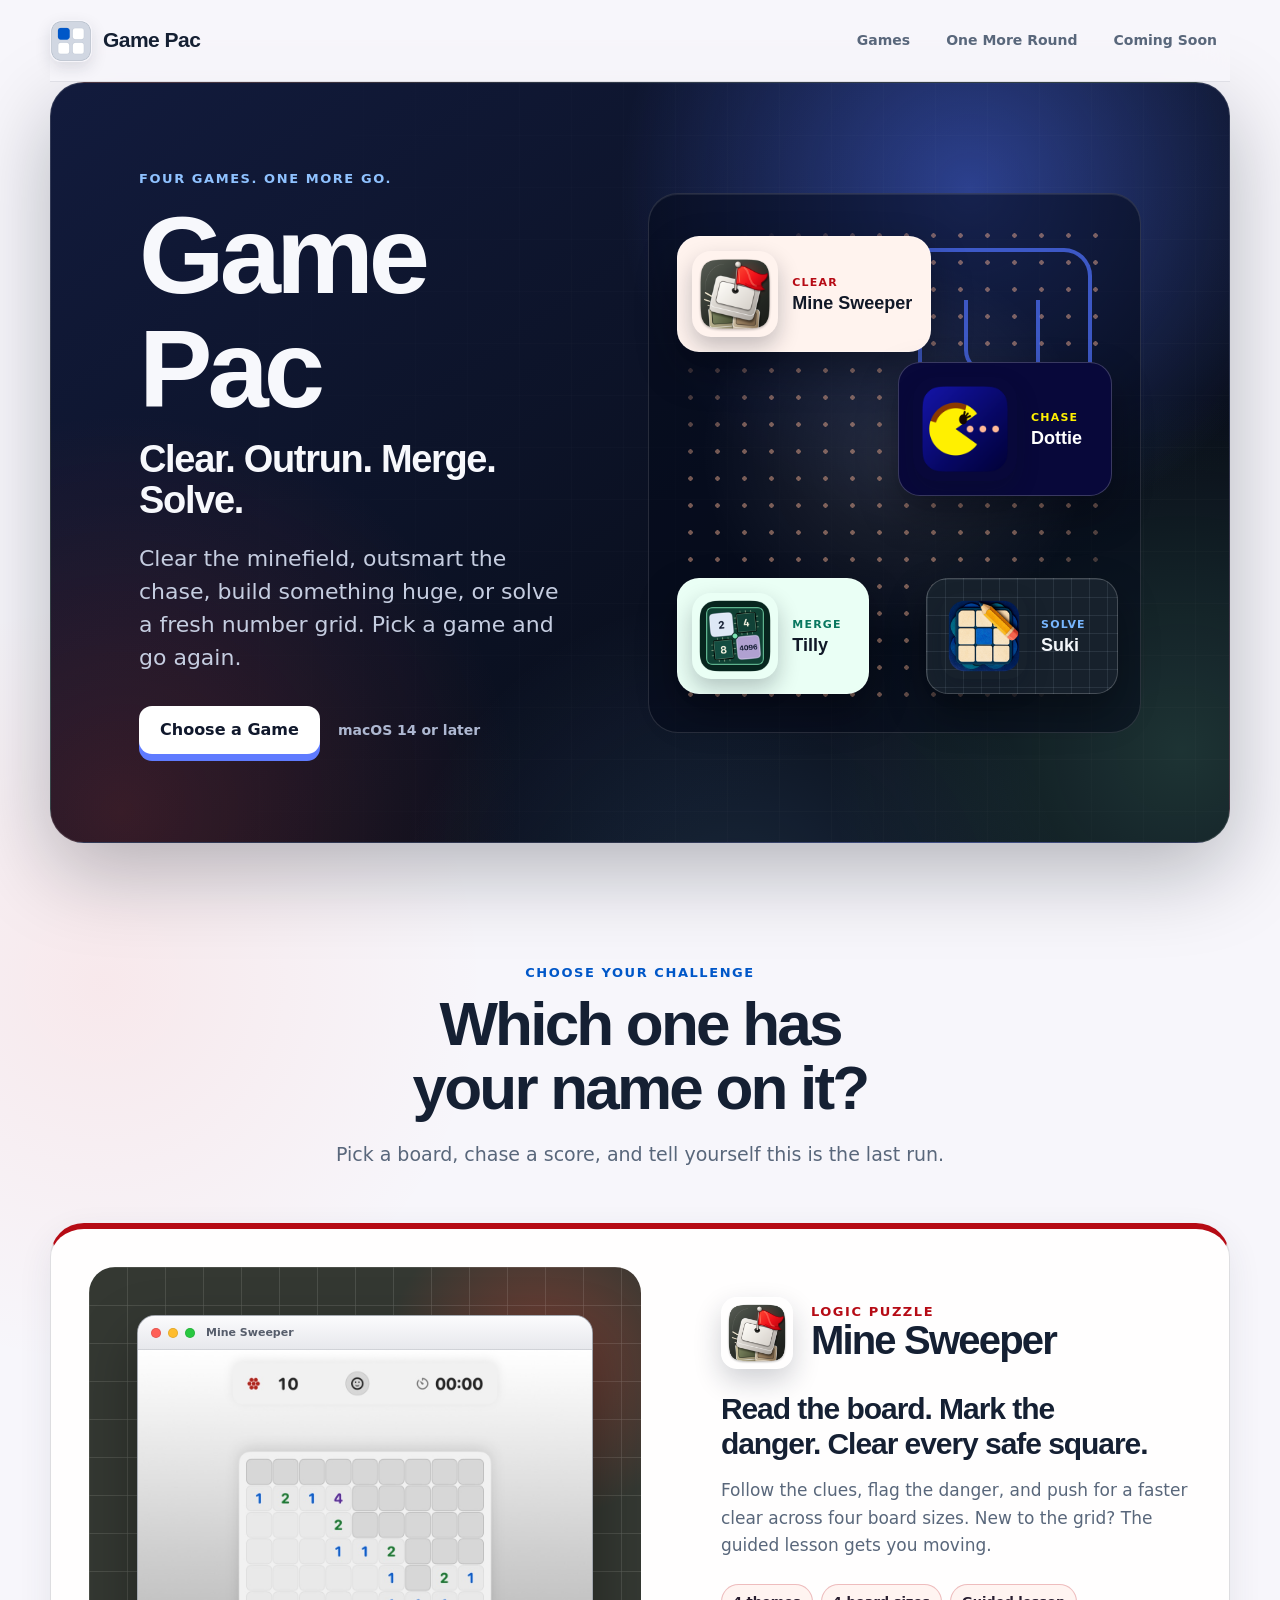
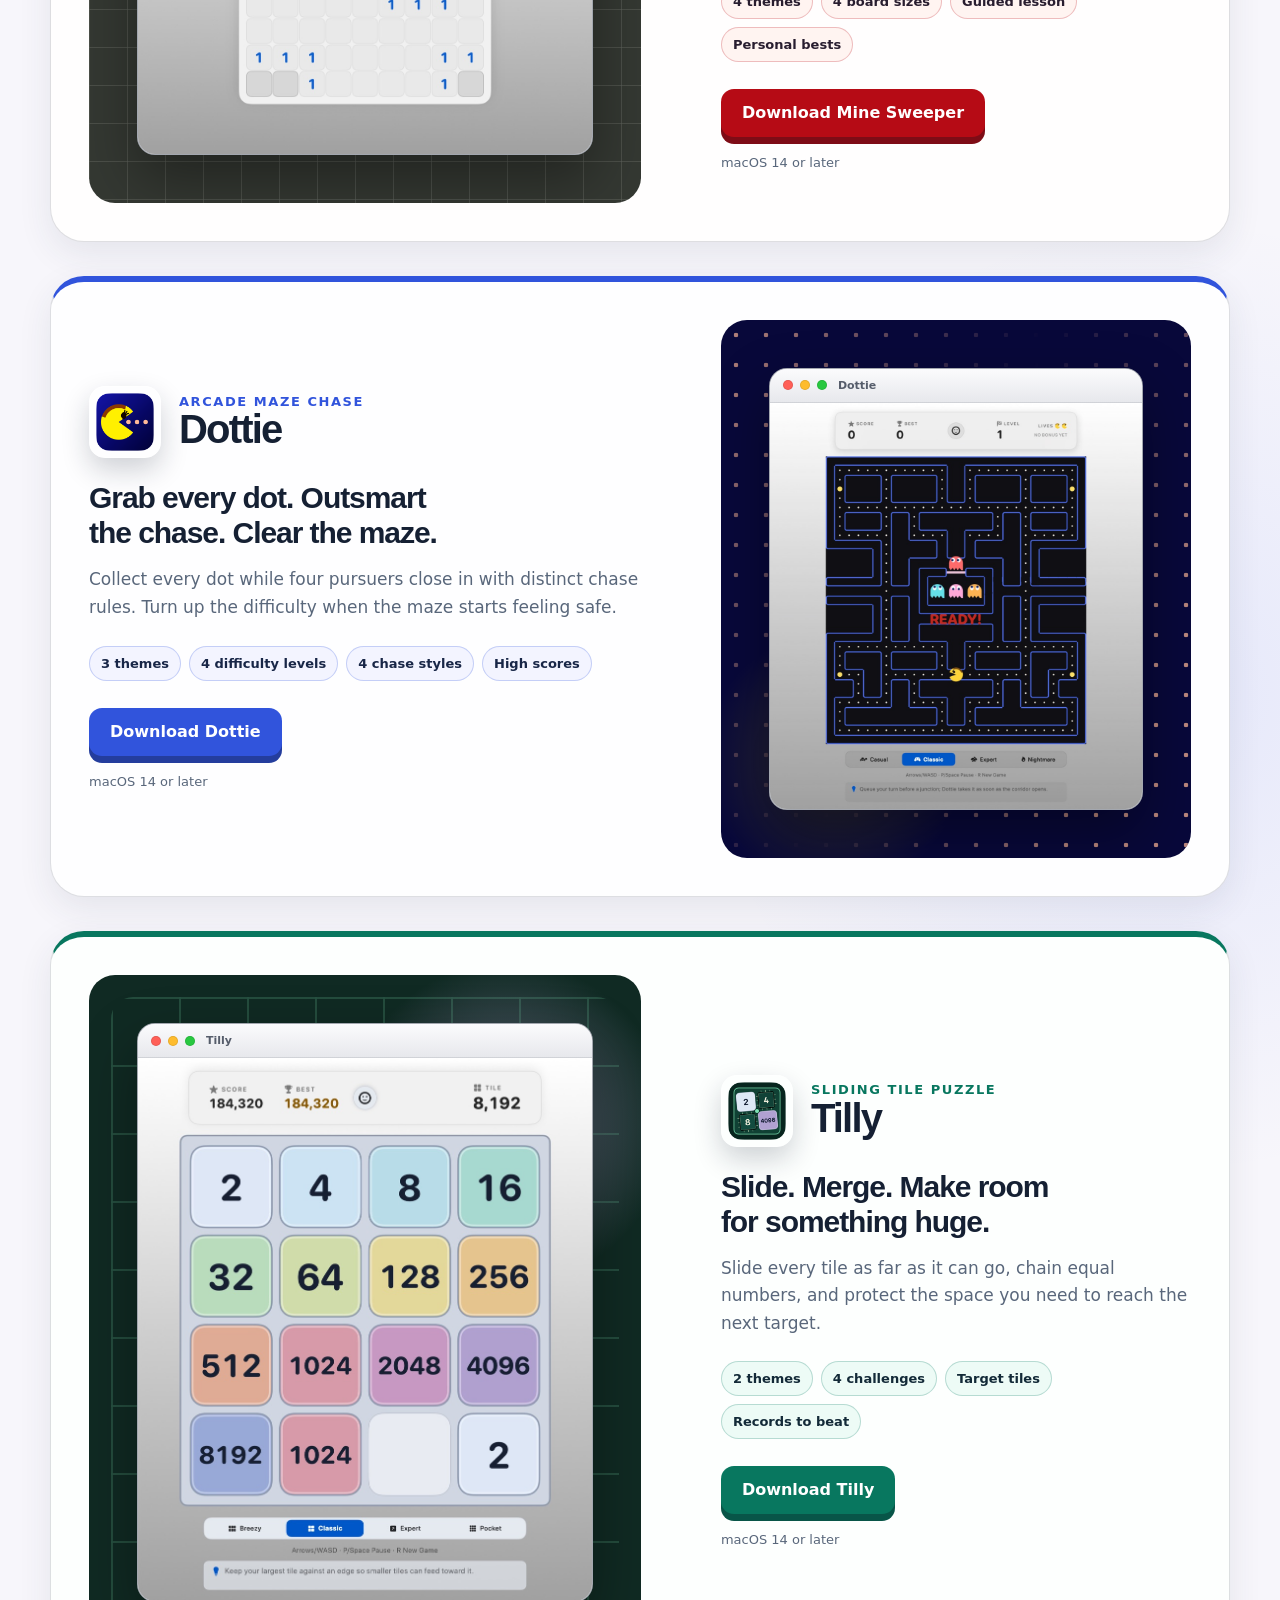
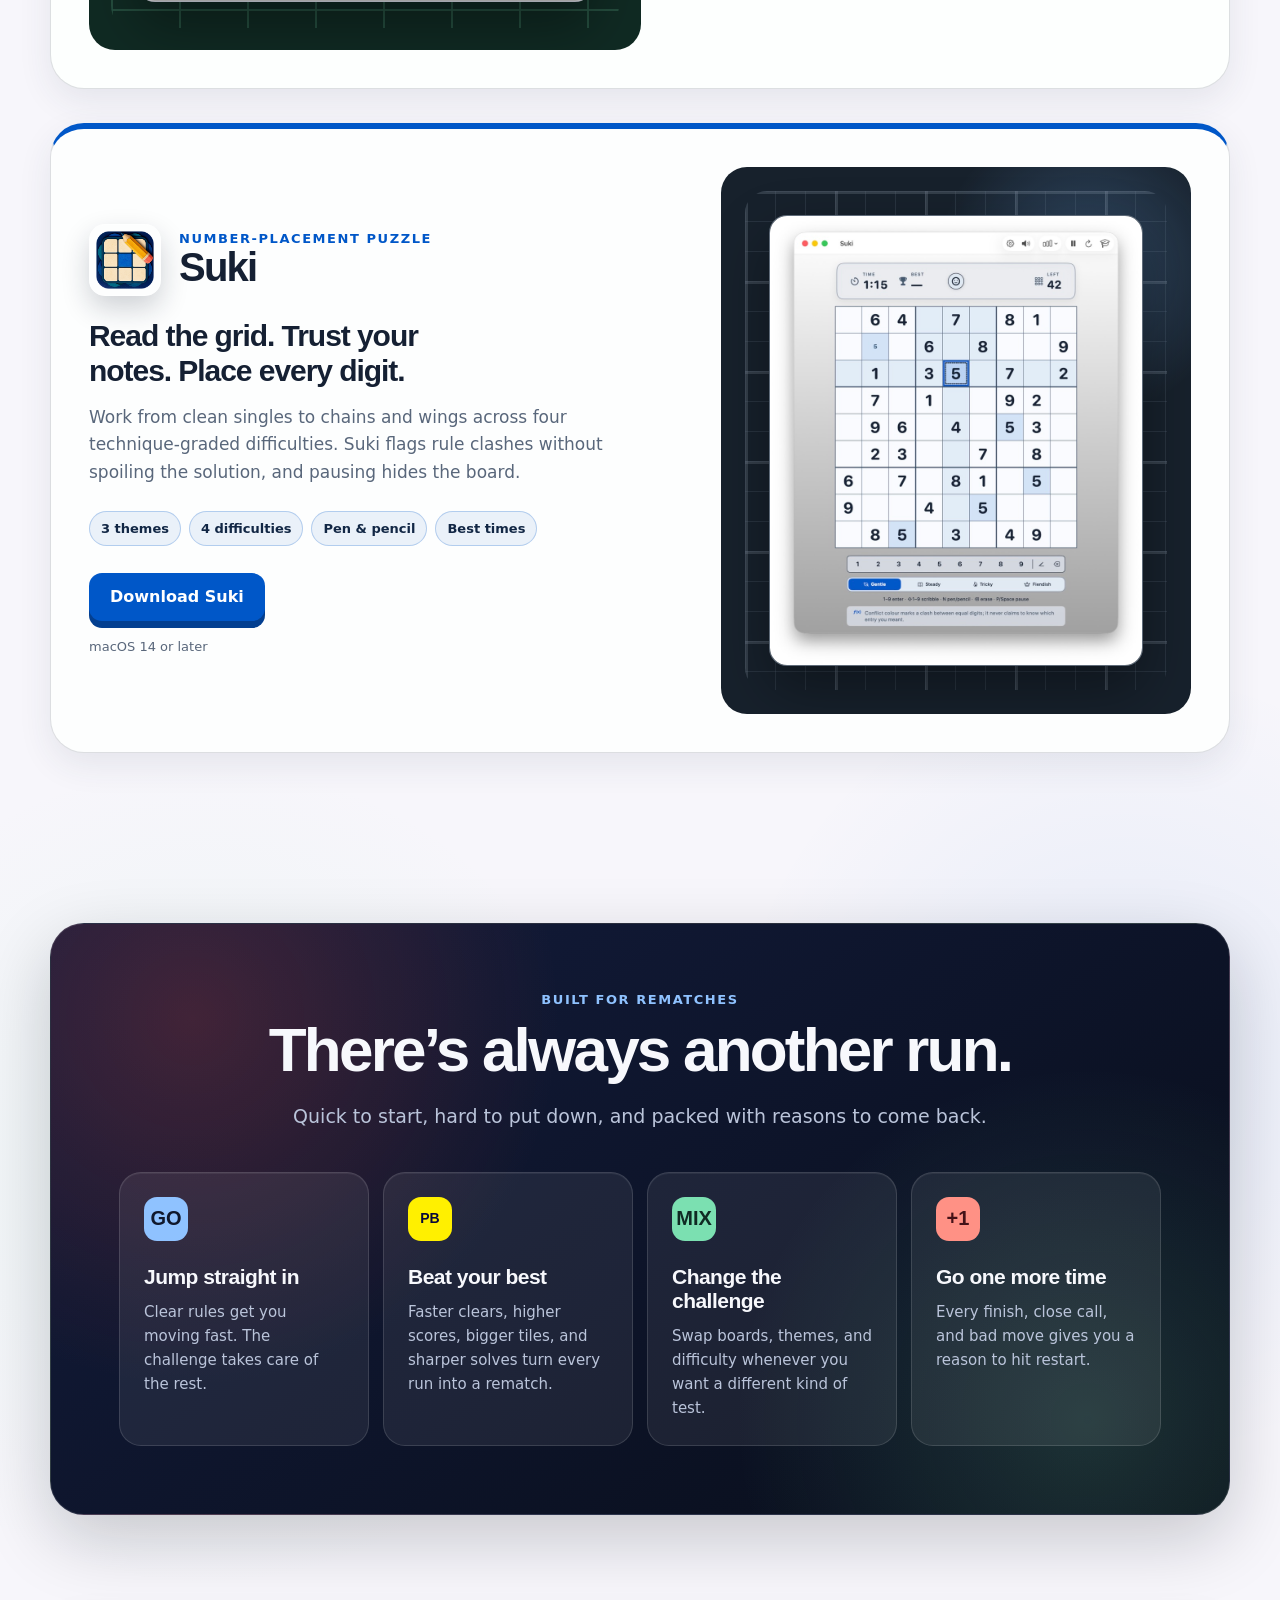
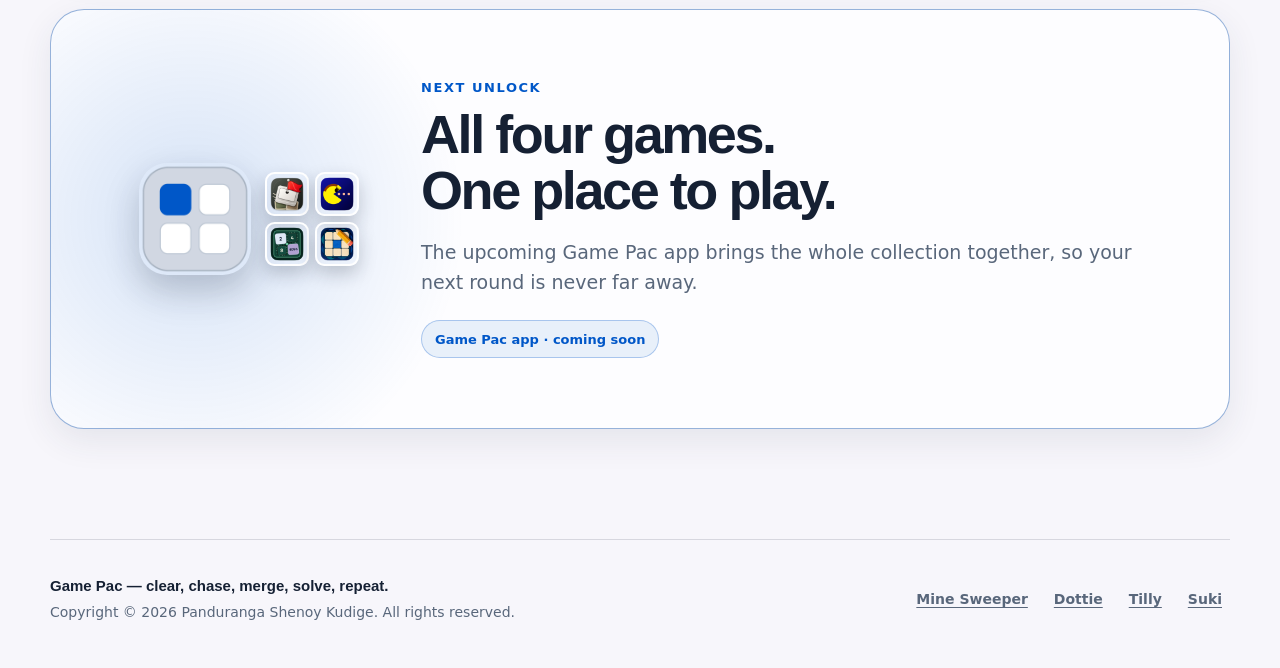
==== index.html @ ecc1f3db "Advertise the hotfix releases" ====
<!doctype html>
<html lang="en">
  <head>
    <meta charset="utf-8">
    <meta name="viewport" content="width=device-width, initial-scale=1">
    <meta name="color-scheme" content="light dark">
    <title>Game Pac — Clear. Outrun. Merge. Solve.</title>
    <meta
      name="description"
      content="Clear minefields, outrun four pursuers, build bigger tiles, and solve number grids in four games for Mac."
    >
    <meta property="og:type" content="website">
    <meta property="og:url" content="https://game-pac.com/">
    <meta property="og:site_name" content="Game Pac">
    <meta property="og:title" content="Game Pac — Clear. Outrun. Merge. Solve.">
    <meta
      property="og:description"
      content="Clear the board. Outrun the chase. Build the next big tile. Solve the grid."
    >
    <meta property="og:image" content="https://game-pac.com/assets/og-game-pac.png">
    <meta property="og:image:type" content="image/png">
    <meta property="og:image:width" content="1200">
    <meta property="og:image:height" content="630">
    <meta property="og:image:alt" content="Mine Sweeper, Dottie, Tilly, and Suki in the Game Pac collection">
    <meta name="twitter:card" content="summary_large_image">
    <meta name="twitter:title" content="Game Pac — Clear. Outrun. Merge. Solve.">
    <meta name="twitter:description" content="Clear the board. Outrun the chase. Build the next big tile. Solve the grid.">
    <meta name="twitter:image" content="https://game-pac.com/assets/og-game-pac.png">
    <meta name="twitter:image:alt" content="Mine Sweeper, Dottie, Tilly, and Suki in the Game Pac collection">
    <meta name="theme-color" content="#f7f6fb" media="(prefers-color-scheme: light)">
    <meta name="theme-color" content="#090f20" media="(prefers-color-scheme: dark)">
    <link rel="canonical" href="https://game-pac.com/">
    <link rel="icon" type="image/png" href="./assets/favicon.png">
    <link rel="stylesheet" href="./style.css">
  </head>
  <body>
    <a class="skip-link" href="#games">Skip to games</a>

    <header class="site-header">
      <a class="brand" href="#top" aria-label="Game Pac home">
        <picture>
          <source srcset="./assets/game-pac-mark-dark.png" media="(prefers-color-scheme: dark)">
          <img src="./assets/game-pac-mark-light.png" alt="" width="42" height="42">
        </picture>
        <span>Game Pac</span>
      </a>
      <nav aria-label="Primary navigation">
        <a href="#games">Games</a>
        <a href="#collection">One More Round</a>
        <a href="#launcher">Coming Soon</a>
      </nav>
    </header>

    <main id="main-content">
      <section class="hero" id="top" aria-labelledby="hero-title">
        <div class="hero-copy">
          <p class="eyebrow">Four games. One more go.</p>
          <h1 id="hero-title">Game Pac</h1>
          <p class="hero-tagline">Clear. Outrun. Merge. Solve.</p>
          <p class="hero-pitch">
            Clear the minefield, outsmart the chase, build something huge, or solve a fresh number grid. Pick a game and go again.
          </p>
          <div class="hero-actions">
            <a class="button button-primary" href="#games">Choose a Game</a>
            <span>macOS 14 or later</span>
          </div>
        </div>

        <div class="hero-showcase" aria-label="Choose a Game Pac title">
          <span class="maze-trail" aria-hidden="true"></span>
          <a class="hero-game hero-game-minesweeper" href="#minesweeper">
            <img src="./assets/minesweeper-icon.png" alt="" width="128" height="128">
            <span><small>Clear</small><strong>Mine Sweeper</strong></span>
          </a>
          <a class="hero-game hero-game-dottie" href="#dottie">
            <img src="./assets/dottie-icon.png" alt="" width="144" height="144">
            <span><small>Chase</small><strong>Dottie</strong></span>
          </a>
          <a class="hero-game hero-game-tilly" href="#tilly">
            <img src="./assets/tilly-icon.png" alt="" width="128" height="128">
            <span><small>Merge</small><strong>Tilly</strong></span>
          </a>
          <a class="hero-game hero-game-suki" href="#suki">
            <img src="./assets/suki-icon.png" alt="" width="128" height="128">
            <span><small>Solve</small><strong>Suki</strong></span>
          </a>
        </div>
      </section>

      <section class="games-section" id="games" aria-labelledby="games-title">
        <div class="section-heading">
          <p class="eyebrow">Choose your challenge</p>
          <h2 id="games-title">Which one has your name on it?</h2>
          <p>Pick a board, chase a score, and tell yourself this is the last run.</p>
        </div>

        <article class="game-card game-card-minesweeper" id="minesweeper">
          <div class="game-media">
            <div class="window-shell">
              <div class="window-bar" aria-hidden="true">
                <span></span><span></span><span></span><strong>Mine Sweeper</strong>
              </div>
              <img
                src="./assets/minesweeper-modern.jpg"
                alt="Mine Sweeper in its Modern theme, showing a partly revealed board after a first cascade"
                width="1100"
                height="977"
                decoding="async"
              >
            </div>
          </div>
          <div class="game-copy">
            <header class="game-title">
              <img src="./assets/minesweeper-icon.png" alt="" width="68" height="68">
              <div>
                <p class="game-type">Logic puzzle</p>
                <h3>Mine Sweeper</h3>
              </div>
            </header>
            <p class="game-hook">Read the board. Mark the danger. Clear every safe square.</p>
            <p class="game-description">
              Follow the clues, flag the danger, and push for a faster clear across four board sizes. New to the grid? The guided lesson gets you moving.
            </p>
            <ul class="feature-list" aria-label="Mine Sweeper highlights">
              <li>4 themes</li>
              <li>4 board sizes</li>
              <li>Guided lesson</li>
              <li>Personal bests</li>
            </ul>
            <div class="game-actions">
              <a class="button button-primary" href="./downloads/MineSweeper-1.1.6.dmg" download>Download Mine Sweeper</a>
            </div>
            <p class="requirements">macOS 14 or later</p>
          </div>
        </article>

        <article class="game-card game-card-reverse game-card-dottie" id="dottie">
          <div class="game-media">
            <div class="window-shell">
              <div class="window-bar" aria-hidden="true">
                <span></span><span></span><span></span><strong>Dottie</strong>
              </div>
              <img
                src="./assets/dottie-modern.jpg"
                alt="Dottie in its Modern theme at the ready screen, with the maze and four pursuers visible"
                width="1006"
                height="1100"
                decoding="async"
              >
            </div>
          </div>
          <div class="game-copy">
            <header class="game-title">
              <img src="./assets/dottie-icon.png" alt="" width="68" height="68">
              <div>
                <p class="game-type">Arcade maze chase</p>
                <h3>Dottie</h3>
              </div>
            </header>
            <p class="game-hook">Grab every dot. Outsmart the chase. Clear the maze.</p>
            <p class="game-description">
              Collect every dot while four pursuers close in with distinct chase rules. Turn up the difficulty when the maze starts feeling safe.
            </p>
            <ul class="feature-list" aria-label="Dottie highlights">
              <li>3 themes</li>
              <li>4 difficulty levels</li>
              <li>4 chase styles</li>
              <li>High scores</li>
            </ul>
            <div class="game-actions">
              <a class="button button-primary" href="./downloads/Dottie-1.1.5.dmg" download>Download Dottie</a>
            </div>
            <p class="requirements">macOS 14 or later</p>
          </div>
        </article>

        <article class="game-card game-card-tilly" id="tilly">
          <div class="game-media">
            <div class="window-shell">
              <div class="window-bar" aria-hidden="true">
                <span></span><span></span><span></span><strong>Tilly</strong>
              </div>
              <img
                src="./assets/tilly-modern.jpg"
                alt="Tilly in its Modern theme during a game, with numbered tiles on the sliding board"
                width="921"
                height="1100"
                decoding="async"
              >
            </div>
          </div>
          <div class="game-copy">
            <header class="game-title">
              <img src="./assets/tilly-icon.png" alt="" width="68" height="68">
              <div>
                <p class="game-type">Sliding tile puzzle</p>
                <h3>Tilly</h3>
              </div>
            </header>
            <p class="game-hook">Slide. Merge. Make room for something huge.</p>
            <p class="game-description">
              Slide every tile as far as it can go, chain equal numbers, and protect the space you need to reach the next target.
            </p>
            <ul class="feature-list" aria-label="Tilly highlights">
              <li>2 themes</li>
              <li>4 challenges</li>
              <li>Target tiles</li>
              <li>Records to beat</li>
            </ul>
            <div class="game-actions">
              <a class="button button-primary" href="./downloads/Tilly-1.0.4.dmg" download>Download Tilly</a>
            </div>
            <p class="requirements">macOS 14 or later</p>
          </div>
        </article>

        <article class="game-card game-card-reverse game-card-suki" id="suki">
          <div class="game-media">
            <div class="window-shell window-shell-live">
              <div class="window-bar" aria-hidden="true">
                <span></span><span></span><span></span><strong>Suki</strong>
              </div>
              <img
                src="./assets/suki-modern.jpg"
                alt="Suki in its light Modern theme during a Gentle game, with pen entries, pencil notes, highlighted related cells, and 36 cells left"
                width="889"
                height="1100"
                decoding="async"
              >
            </div>
          </div>
          <div class="game-copy">
            <header class="game-title">
              <img src="./assets/suki-icon.png" alt="" width="68" height="68">
              <div>
                <p class="game-type">Number-placement puzzle</p>
                <h3>Suki</h3>
              </div>
            </header>
            <p class="game-hook">Read the grid. Trust your notes. Place every digit.</p>
            <p class="game-description">
              Work from clean singles to chains and wings across four technique-graded difficulties. Suki flags rule clashes without spoiling the solution, and pausing hides the board.
            </p>
            <ul class="feature-list" aria-label="Suki highlights">
              <li>3 themes</li>
              <li>4 difficulties</li>
              <li>Pen &amp; pencil</li>
              <li>Best times</li>
            </ul>
            <div class="game-actions">
              <a class="button button-primary" href="./downloads/Suki-1.0.2.dmg" download>Download Suki</a>
            </div>
            <p class="requirements">macOS 14 or later</p>
          </div>
        </article>
      </section>

      <section class="collection-strip" id="collection" aria-labelledby="collection-title">
        <div class="section-heading section-heading-compact">
          <p class="eyebrow">Built for rematches</p>
          <h2 id="collection-title">There’s always another run.</h2>
          <p>Quick to start, hard to put down, and packed with reasons to come back.</p>
        </div>
        <div class="collection-grid">
          <div class="collection-point">
            <span class="point-mark point-mark-native" aria-hidden="true">GO</span>
            <h3>Jump straight in</h3>
            <p>Clear rules get you moving fast. The challenge takes care of the rest.</p>
          </div>
          <div class="collection-point">
            <span class="point-mark point-mark-code" aria-hidden="true">PB</span>
            <h3>Beat your best</h3>
            <p>Faster clears, higher scores, bigger tiles, and sharper solves turn every run into a rematch.</p>
          </div>
          <div class="collection-point">
            <span class="point-mark point-mark-play" aria-hidden="true">MIX</span>
            <h3>Change the challenge</h3>
            <p>Swap boards, themes, and difficulty whenever you want a different kind of test.</p>
          </div>
          <div class="collection-point">
            <span class="point-mark point-mark-update" aria-hidden="true">+1</span>
            <h3>Go one more time</h3>
            <p>Every finish, close call, and bad move gives you a reason to hit restart.</p>
          </div>
        </div>
      </section>

      <section class="launcher-teaser" id="launcher" aria-labelledby="launcher-title">
        <div class="launcher-visual" aria-hidden="true">
          <picture class="launcher-mark">
            <source srcset="./assets/game-pac-mark-dark.png" media="(prefers-color-scheme: dark)">
            <img src="./assets/game-pac-mark-light.png" alt="" width="112" height="112">
          </picture>
          <div class="launcher-icons">
            <img src="./assets/minesweeper-icon.png" alt="" width="44" height="44">
            <img src="./assets/dottie-icon.png" alt="" width="44" height="44">
            <img src="./assets/tilly-icon.png" alt="" width="44" height="44">
            <img src="./assets/suki-icon.png" alt="" width="44" height="44">
          </div>
        </div>
        <div>
          <p class="eyebrow">Next unlock</p>
          <h2 id="launcher-title">All four games. One place to play.</h2>
          <p>
            The upcoming Game Pac app brings the whole collection together, so your next round is never far away.
          </p>
          <span class="coming-chip">Game Pac app · coming soon</span>
        </div>
      </section>
    </main>

    <footer>
      <div class="footer-copy">
        <p class="footer-signoff">Game Pac — clear, chase, merge, solve, repeat.</p>
        <p>Copyright © 2026 Panduranga Shenoy Kudige. All rights reserved.</p>
      </div>
      <nav aria-label="More about each game">
        <a href="#minesweeper">Mine Sweeper</a>
        <a href="#dottie">Dottie</a>
        <a href="#tilly">Tilly</a>
        <a href="#suki">Suki</a>
      </nav>
    </footer>
  </body>
</html>
---- style.css ----
:root {
  color-scheme: light dark;
  --page: #f7f6fb;
  --surface: #ffffff;
  --surface-raised: #ffffff;
  --surface-soft: #eef2f8;
  --ink: #152033;
  --muted: #59677b;
  --line: rgba(21, 32, 51, 0.14);
  --brand: #0057c8;
  --brand-hover: #00439b;
  --focus: #0057c8;
  --hero-ink: #f7f8fc;
  --hero-muted: #c5cde0;
  --game-room: #080d18;
  --game-room-raised: #111827;
  --mine: #b60b15;
  --mine-bright: #ff4936;
  --mine-soft: #fff0ec;
  --dottie: #4c6ef5;
  --dottie-deep: #08083a;
  --dottie-yellow: #fff000;
  --dottie-peach: #ffb897;
  --tilly: #08775f;
  --tilly-deep: #102a23;
  --tilly-mint: #7be0b1;
  --tilly-lavender: #afa0d0;
  --suki: #0057c8;
  --suki-soft: #e2ecf7;
  --suki-dark-paper: #17212c;
  --suki-dark-soft: #253a4d;
  --suki-dark-accent: #78b7ff;
  --shadow: 0 22px 64px rgba(40, 51, 78, 0.13);
  --shadow-soft: 0 12px 34px rgba(40, 51, 78, 0.09);
  --radius-large: 34px;
  --radius: 22px;
  --content-width: 1180px;
  --display: ui-rounded, "SF Pro Rounded", -apple-system, BlinkMacSystemFont, "Segoe UI", sans-serif;
  --body: -apple-system, BlinkMacSystemFont, "Segoe UI", system-ui, sans-serif;
}

* {
  box-sizing: border-box;
}

html {
  scroll-behavior: smooth;
}

body {
  margin: 0;
  color: var(--ink);
  background:
    radial-gradient(circle at 8% 18%, rgba(255, 73, 54, 0.08), transparent 24rem),
    radial-gradient(circle at 92% 42%, rgba(76, 110, 245, 0.1), transparent 30rem),
    radial-gradient(circle at 16% 80%, rgba(123, 224, 177, 0.09), transparent 26rem),
    radial-gradient(circle at 88% 78%, rgba(0, 87, 200, 0.07), transparent 25rem),
    var(--page);
  font-family: var(--body);
  font-size: 17px;
  line-height: 1.62;
  -webkit-font-smoothing: antialiased;
}

img {
  display: block;
  max-width: 100%;
}

a {
  color: var(--brand);
  text-underline-offset: 0.22em;
}

a:hover {
  color: var(--brand-hover);
}

a:focus-visible,
.button:focus-visible {
  outline: 3px solid var(--focus);
  outline-offset: 4px;
  box-shadow: 0 0 0 7px color-mix(in srgb, var(--surface) 82%, transparent);
  border-radius: 10px;
}

.skip-link {
  position: fixed;
  z-index: 200;
  top: 12px;
  left: 12px;
  padding: 10px 15px;
  border-radius: 10px;
  color: #ffffff;
  background: #0057c8;
  font-weight: 800;
  transform: translateY(-170%);
}

.skip-link:focus {
  transform: translateY(0);
}

.site-header,
main,
footer {
  width: min(calc(100% - 40px), var(--content-width));
  margin-inline: auto;
}

.site-header {
  position: sticky;
  z-index: 100;
  top: 0;
  min-height: 82px;
  display: flex;
  align-items: center;
  justify-content: space-between;
  gap: 24px;
  background: color-mix(in srgb, var(--page) 86%, transparent);
  border-bottom: 1px solid color-mix(in srgb, var(--line) 70%, transparent);
  backdrop-filter: blur(18px) saturate(150%);
  -webkit-backdrop-filter: blur(18px) saturate(150%);
}

.brand {
  min-height: 44px;
  display: inline-flex;
  align-items: center;
  gap: 11px;
  color: var(--ink);
  font-family: var(--display);
  font-size: 21px;
  font-weight: 850;
  letter-spacing: -0.025em;
  text-decoration: none;
}

.brand img {
  border-radius: 11px;
  box-shadow: 0 6px 16px rgba(21, 32, 51, 0.13);
}

.site-header nav,
footer nav {
  display: flex;
  flex-wrap: wrap;
  align-items: center;
  gap: 8px 10px;
}

.site-header nav a {
  min-height: 44px;
  display: inline-flex;
  align-items: center;
  padding: 8px 13px;
  border-radius: 999px;
  color: var(--muted);
  font-size: 14px;
  font-weight: 750;
  text-decoration: none;
}

.site-header nav a:hover {
  color: var(--ink);
  background: var(--surface-soft);
}

h1,
h2,
h3,
p {
  margin-top: 0;
}

h1,
h2,
h3 {
  font-family: var(--display);
  letter-spacing: -0.045em;
  line-height: 1.04;
}

h1 {
  margin-bottom: 12px;
  color: var(--hero-ink);
  font-size: clamp(68px, 8.6vw, 112px);
  text-wrap: balance;
}

h2 {
  margin-bottom: 18px;
  font-size: clamp(40px, 5.2vw, 62px);
  text-wrap: balance;
}

h3 {
  margin-bottom: 10px;
  font-size: clamp(28px, 3.3vw, 40px);
}

.eyebrow,
.game-type {
  margin: 0 0 11px;
  color: var(--brand);
  font-size: 13px;
  font-weight: 850;
  letter-spacing: 0.12em;
  line-height: 1.2;
  text-transform: uppercase;
}

.hero {
  position: relative;
  min-height: 650px;
  display: grid;
  grid-template-columns: minmax(0, 0.92fr) minmax(460px, 1.08fr);
  align-items: center;
  gap: clamp(42px, 7vw, 92px);
  padding: clamp(56px, 7vw, 88px);
  overflow: hidden;
  border: 1px solid rgba(255, 255, 255, 0.13);
  border-radius: var(--radius-large);
  background:
    radial-gradient(circle at 78% 14%, rgba(76, 110, 245, 0.5), transparent 31%),
    radial-gradient(circle at 96% 88%, rgba(123, 224, 177, 0.18), transparent 27%),
    radial-gradient(circle at 58% 112%, rgba(120, 183, 255, 0.16), transparent 31%),
    radial-gradient(circle at 6% 96%, rgba(255, 73, 54, 0.18), transparent 30%),
    linear-gradient(145deg, #121b3d 0%, #080d18 76%);
  box-shadow: 0 28px 84px rgba(8, 13, 24, 0.28);
  isolation: isolate;
}

.hero,
.games-section,
.game-card,
.collection-strip,
.launcher-teaser {
  scroll-margin-top: 96px;
}

.hero::before {
  content: "";
  position: absolute;
  z-index: -1;
  inset: 0;
  opacity: 0.14;
  background-image:
    linear-gradient(rgba(255, 255, 255, 0.12) 1px, transparent 1px),
    linear-gradient(90deg, rgba(255, 255, 255, 0.12) 1px, transparent 1px);
  background-size: 52px 52px;
  mask-image: linear-gradient(90deg, transparent, #000 58%, #000);
}

.hero-copy {
  position: relative;
  z-index: 2;
}

.hero .eyebrow {
  color: #8fc2ff;
}

.hero-tagline {
  margin-bottom: 20px;
  color: var(--hero-ink);
  font-family: var(--display);
  font-size: clamp(27px, 3.2vw, 38px);
  font-weight: 800;
  letter-spacing: -0.035em;
  line-height: 1.1;
}

.hero-pitch {
  max-width: 620px;
  margin-bottom: 32px;
  color: var(--hero-muted);
  font-size: clamp(18px, 2vw, 22px);
  line-height: 1.5;
}

.hero-actions {
  display: flex;
  flex-wrap: wrap;
  align-items: center;
  gap: 18px;
}

.hero-actions > span {
  color: #aeb8d1;
  font-size: 14px;
  font-weight: 700;
}

.button {
  min-height: 48px;
  display: inline-flex;
  align-items: center;
  justify-content: center;
  padding: 11px 20px;
  border: 1px solid transparent;
  border-radius: 13px;
  font-size: 16px;
  font-weight: 800;
  line-height: 1.25;
  text-align: center;
  text-decoration: none;
  transition: transform 170ms ease, box-shadow 170ms ease, background-color 170ms ease;
}

.button-primary {
  color: #ffffff;
  background: var(--brand);
  box-shadow: 0 7px 0 color-mix(in srgb, var(--brand) 72%, #001735);
}

.button-primary:hover {
  color: #ffffff;
  background: var(--brand-hover);
  box-shadow: 0 9px 0 color-mix(in srgb, var(--brand-hover) 72%, #001735);
  transform: translateY(-2px);
}

.hero .button-primary {
  color: #10182c;
  background: #ffffff;
  box-shadow: 0 7px 0 #5f7bff;
}

.hero .button-primary:hover {
  color: #10182c;
  background: #f2f5ff;
  box-shadow: 0 9px 0 #5f7bff;
}

.hero-showcase {
  position: relative;
  min-height: 540px;
  border: 1px solid rgba(255, 255, 255, 0.13);
  border-radius: 30px;
  background:
    radial-gradient(circle at 50% 48%, rgba(255, 255, 255, 0.11), transparent 52%),
    rgba(5, 10, 27, 0.55);
  box-shadow: inset 0 1px 0 rgba(255, 255, 255, 0.08);
}

.hero-showcase::before {
  content: "";
  position: absolute;
  inset: 28px;
  border-radius: 22px;
  opacity: 0.45;
  background:
    radial-gradient(circle, var(--dottie-peach) 0 2px, transparent 2.5px) 0 0 / 27px 27px;
  mask-image: linear-gradient(135deg, transparent 8%, #000 30%, #000 72%, transparent 95%);
}

.maze-trail {
  position: absolute;
  top: 54px;
  right: 48px;
  width: 38%;
  height: 34%;
  border-top: 4px solid rgba(76, 110, 245, 0.75);
  border-right: 4px solid rgba(76, 110, 245, 0.75);
  border-radius: 0 28px 0 0;
}

.maze-trail::before,
.maze-trail::after {
  content: "";
  position: absolute;
  border: 4px solid rgba(76, 110, 245, 0.75);
  border-top: 0;
}

.maze-trail::before {
  top: 48px;
  right: 48px;
  width: 68px;
  height: 70px;
  border-radius: 0 0 0 24px;
}

.maze-trail::after {
  top: 93px;
  right: 112px;
  width: 54px;
  height: 52px;
  border-right: 0;
  border-radius: 0 0 0 20px;
}

.hero-game {
  position: absolute;
  z-index: 2;
  min-width: 192px;
  display: flex;
  align-items: center;
  gap: 14px;
  padding: 14px 18px 14px 14px;
  border: 1px solid rgba(255, 255, 255, 0.2);
  border-radius: 22px;
  color: #111827;
  text-decoration: none;
  box-shadow: 0 18px 40px rgba(0, 0, 0, 0.32);
  transition: transform 170ms ease, box-shadow 170ms ease;
}

.hero-game:hover {
  color: #111827;
  box-shadow: 0 22px 50px rgba(0, 0, 0, 0.4);
  transform: translateY(-2px);
}

.hero-game:active {
  box-shadow: 0 12px 28px rgba(0, 0, 0, 0.34);
  transform: translateY(4px);
}

.hero-game img {
  width: 86px;
  height: 86px;
  flex: 0 0 auto;
  border-radius: 22%;
  box-shadow: 0 10px 22px rgba(10, 16, 35, 0.24);
}

.hero-game span {
  min-width: 0;
  display: flex;
  flex-direction: column;
}

.hero-game small {
  margin-bottom: 2px;
  font-size: 11px;
  font-weight: 850;
  letter-spacing: 0.11em;
  text-transform: uppercase;
}

.hero-game strong {
  font-family: var(--display);
  font-size: 18px;
  line-height: 1.08;
}

.hero-game-minesweeper {
  top: 42px;
  left: 28px;
  background: #fff3ee;
}

.hero-game-minesweeper small {
  color: var(--mine);
}

.hero-game-dottie {
  top: 168px;
  right: 28px;
  min-width: 214px;
  color: #ffffff;
  background: var(--dottie-deep);
}

.hero-game-dottie:hover {
  color: #ffffff;
}

.hero-game-dottie img {
  width: 104px;
  height: 104px;
}

.hero-game-dottie small {
  color: var(--dottie-yellow);
}

.hero-game-tilly {
  bottom: 38px;
  left: 28px;
  background: #eafff5;
}

.hero-game-tilly small {
  color: var(--tilly);
}

.hero-game-suki {
  right: 22px;
  bottom: 38px;
  color: #f2f6fa;
  background:
    linear-gradient(rgba(157, 175, 196, 0.13) 1px, transparent 1px),
    linear-gradient(90deg, rgba(157, 175, 196, 0.13) 1px, transparent 1px),
    var(--suki-dark-paper);
  background-size: 18px 18px;
}

.hero-game-suki:hover {
  color: #f2f6fa;
}

.hero-game-suki small {
  color: var(--suki-dark-accent);
}

.games-section {
  padding: 122px 0 42px;
}

.section-heading {
  max-width: 780px;
  margin: 0 auto 54px;
  text-align: center;
}

.section-heading > p:last-child {
  margin-bottom: 0;
  color: var(--muted);
  font-size: 19px;
}

.game-card {
  --game-accent: var(--brand);
  --game-accent-soft: #eaf1ff;
  --game-button: var(--game-accent);
  --game-button-ink: #ffffff;
  position: relative;
  display: grid;
  grid-template-columns: minmax(0, 1.08fr) minmax(340px, 0.92fr);
  align-items: center;
  gap: clamp(38px, 6.5vw, 80px);
  margin-bottom: 34px;
  padding: clamp(18px, 3.4vw, 38px);
  overflow: hidden;
  border: 1px solid var(--line);
  border-top: 6px solid var(--game-accent);
  border-radius: var(--radius-large);
  background: color-mix(in srgb, var(--surface) 93%, var(--game-accent-soft));
  box-shadow: var(--shadow-soft);
}

.game-card-reverse .game-media {
  order: 2;
}

.game-card-minesweeper {
  --game-accent: var(--mine);
  --game-accent-soft: var(--mine-soft);
}

.game-card-dottie {
  --game-accent: #3154dc;
  --game-accent-soft: #eef0ff;
}

.game-card-tilly {
  --game-accent: var(--tilly);
  --game-accent-soft: #e6f9f2;
}

.game-card-suki {
  --game-accent: var(--suki);
  --game-accent-soft: var(--suki-soft);
  --game-button: var(--suki);
}

.game-media {
  position: relative;
  min-width: 0;
  min-height: 520px;
  display: grid;
  place-items: center;
  padding: clamp(24px, 4vw, 48px);
  overflow: hidden;
  border-radius: 26px;
  isolation: isolate;
}

.game-media::before {
  content: "";
  position: absolute;
  z-index: -1;
  inset: 0;
}

.game-card-minesweeper .game-media {
  background:
    radial-gradient(circle at 82% 18%, rgba(255, 73, 54, 0.34), transparent 25%),
    #343832;
}

.game-card-minesweeper .game-media::before {
  opacity: 0.22;
  background-image:
    linear-gradient(rgba(248, 245, 239, 0.55) 1px, transparent 1px),
    linear-gradient(90deg, rgba(248, 245, 239, 0.55) 1px, transparent 1px);
  background-size: 38px 38px;
}

.game-card-dottie .game-media {
  background:
    radial-gradient(circle at 24% 82%, rgba(255, 240, 0, 0.16), transparent 23%),
    var(--dottie-deep);
}

.game-card-dottie .game-media::before {
  opacity: 0.72;
  background:
    radial-gradient(circle, var(--dottie-peach) 0 2px, transparent 2.6px) 0 0 / 30px 30px;
  mask-image: linear-gradient(115deg, #000, transparent 46%, #000 84%);
}

.game-card-tilly .game-media {
  background:
    radial-gradient(circle at 76% 22%, rgba(175, 160, 208, 0.56), transparent 24%),
    var(--tilly-deep);
}

.game-card-tilly .game-media::before {
  inset: 22px;
  border-radius: 22px;
  opacity: 0.22;
  background-image:
    linear-gradient(rgba(123, 224, 177, 0.85) 2px, transparent 2px),
    linear-gradient(90deg, rgba(123, 224, 177, 0.85) 2px, transparent 2px);
  background-size: 68px 68px;
}

.game-card-suki .game-media {
  background:
    radial-gradient(circle at 78% 18%, rgba(120, 183, 255, 0.28), transparent 26%),
    var(--suki-dark-paper);
}

.game-card-suki .game-media::before {
  inset: 24px;
  border-radius: 22px;
  opacity: 0.52;
  background-image:
    linear-gradient(rgba(157, 175, 196, 0.25) 1px, transparent 1px),
    linear-gradient(90deg, rgba(157, 175, 196, 0.25) 1px, transparent 1px),
    linear-gradient(rgba(196, 210, 226, 0.32) 3px, transparent 3px),
    linear-gradient(90deg, rgba(196, 210, 226, 0.32) 3px, transparent 3px);
  background-size: 30px 30px, 30px 30px, 90px 90px, 90px 90px;
}

.game-card-suki .window-shell {
  border-color: rgba(196, 210, 226, 0.42);
  background: var(--suki-dark-paper);
}

.game-card-suki .window-bar {
  display: none;
}

.window-shell {
  position: relative;
  z-index: 2;
  width: min(100%, 640px);
  overflow: hidden;
  border: 1px solid rgba(12, 18, 35, 0.32);
  border-radius: 18px;
  background: #eceef2;
  box-shadow: 0 24px 56px rgba(0, 0, 0, 0.36);
}

.window-bar {
  min-height: 34px;
  display: flex;
  align-items: center;
  gap: 7px;
  padding: 0 13px;
  border-bottom: 1px solid rgba(20, 28, 45, 0.18);
  color: #565d6b;
  background: linear-gradient(#fbfbfd, #e7e8ec);
  font-size: 11px;
  line-height: 1;
}

.window-bar span {
  width: 10px;
  height: 10px;
  flex: 0 0 auto;
  border-radius: 50%;
  background: #ff5f57;
  box-shadow: inset 0 0 0 1px rgba(0, 0, 0, 0.1);
}

.window-bar span:nth-child(2) {
  background: #febc2e;
}

.window-bar span:nth-child(3) {
  background: #28c840;
}

.window-bar strong {
  margin-left: 4px;
  overflow: hidden;
  font-weight: 700;
  text-overflow: ellipsis;
  white-space: nowrap;
}

.game-media img {
  width: auto;
  max-width: 100%;
  height: auto;
  max-height: 720px;
  margin-inline: auto;
  object-fit: contain;
}

.game-title {
  display: flex;
  align-items: center;
  gap: 18px;
  margin-bottom: 22px;
}

.game-title img {
  width: 72px;
  height: 72px;
  flex: 0 0 auto;
  border: 1px solid rgba(255, 255, 255, 0.45);
  border-radius: 22%;
  box-shadow: 0 12px 28px rgba(21, 32, 51, 0.2);
}

.game-title h3,
.game-type {
  margin-bottom: 0;
}

.game-type {
  color: var(--game-accent);
}

.game-hook {
  margin-bottom: 16px;
  color: var(--ink);
  font-family: var(--display);
  font-size: clamp(23px, 2.5vw, 30px);
  font-weight: 800;
  letter-spacing: -0.035em;
  line-height: 1.17;
  text-wrap: balance;
}

.game-description {
  color: var(--muted);
}

.feature-list {
  display: flex;
  flex-wrap: wrap;
  gap: 8px;
  margin: 24px 0 27px;
  padding: 0;
  list-style: none;
}

.feature-list li {
  min-height: 34px;
  display: inline-flex;
  align-items: center;
  padding: 6px 11px;
  border: 1px solid color-mix(in srgb, var(--game-accent) 24%, transparent);
  border-radius: 999px;
  color: color-mix(in srgb, var(--ink) 88%, var(--game-accent));
  background: color-mix(in srgb, var(--game-accent-soft) 72%, var(--surface));
  font-size: 13px;
  font-weight: 750;
}

.game-actions {
  display: flex;
  flex-wrap: wrap;
  align-items: center;
  gap: 15px 20px;
}

.game-card .button-primary {
  color: var(--game-button-ink);
  background: var(--game-button);
  box-shadow: 0 7px 0 color-mix(in srgb, var(--game-button) 68%, #080d18);
}

.game-card .button-primary:hover {
  color: var(--game-button-ink);
  background: color-mix(in srgb, var(--game-button) 84%, #000000);
  box-shadow: 0 9px 0 color-mix(in srgb, var(--game-button) 58%, #080d18);
}

.game-card .button-primary:active {
  box-shadow: 0 2px 0 color-mix(in srgb, var(--game-button) 58%, #080d18);
  transform: translateY(5px);
}

.requirements {
  margin: 15px 0 0;
  color: var(--muted);
  font-size: 13px;
}

.collection-strip {
  position: relative;
  margin: 94px 0;
  padding: clamp(38px, 6vw, 68px);
  overflow: hidden;
  border: 1px solid rgba(255, 255, 255, 0.12);
  border-radius: var(--radius-large);
  color: #f7f8fc;
  background:
    radial-gradient(circle at 12% 16%, rgba(255, 73, 54, 0.2), transparent 23rem),
    radial-gradient(circle at 88% 84%, rgba(123, 224, 177, 0.17), transparent 22rem),
    linear-gradient(145deg, #131c3d, var(--game-room));
  box-shadow: 0 24px 70px rgba(8, 13, 24, 0.2);
}

.collection-strip .eyebrow {
  color: #8fc2ff;
}

.collection-strip .section-heading > p:last-child {
  color: #bac4da;
}

.section-heading-compact {
  margin-bottom: 40px;
}

.collection-grid {
  display: grid;
  grid-template-columns: repeat(4, minmax(0, 1fr));
  gap: 14px;
}

.collection-point {
  min-width: 0;
  padding: 24px;
  border: 1px solid rgba(255, 255, 255, 0.13);
  border-radius: var(--radius);
  background: rgba(255, 255, 255, 0.07);
  box-shadow: inset 0 1px 0 rgba(255, 255, 255, 0.06);
}

.point-mark {
  width: 44px;
  height: 44px;
  display: grid;
  place-items: center;
  margin-bottom: 24px;
  border-radius: 13px;
  color: #10182c;
  background: #8fc2ff;
  font-family: var(--display);
  font-size: 20px;
  font-weight: 900;
}

.point-mark-code {
  color: var(--dottie-deep);
  background: var(--dottie-yellow);
  font-size: 14px;
}

.point-mark-play {
  color: var(--tilly-deep);
  background: var(--tilly-mint);
}

.point-mark-update {
  color: #441218;
  background: #ff9185;
}

.collection-point h3 {
  margin-bottom: 11px;
  color: #f7f8fc;
  font-size: 21px;
  letter-spacing: -0.025em;
  line-height: 1.14;
}

.collection-point p {
  margin-bottom: 0;
  color: #bac4da;
  font-size: 15px;
}

.launcher-teaser {
  display: grid;
  grid-template-columns: auto minmax(0, 720px);
  align-items: center;
  justify-content: center;
  gap: clamp(34px, 5vw, 62px);
  margin: 0 0 110px;
  padding: clamp(36px, 6vw, 70px);
  overflow: hidden;
  border: 1px solid color-mix(in srgb, var(--brand) 32%, var(--line));
  border-radius: var(--radius-large);
  background:
    radial-gradient(circle at 12% 50%, color-mix(in srgb, var(--brand) 16%, transparent), transparent 17rem),
    color-mix(in srgb, var(--surface) 90%, #e8efff);
  box-shadow: var(--shadow-soft);
}

.launcher-visual {
  display: grid;
  grid-template-columns: auto auto;
  align-items: center;
  justify-content: space-between;
  width: 220px;
  min-height: 112px;
}

.launcher-mark {
  width: 112px;
  display: block;
}

.launcher-mark img {
  width: 112px;
  height: 112px;
  border-radius: 25%;
  box-shadow: 0 16px 34px rgba(21, 32, 51, 0.22);
}

.launcher-icons {
  display: grid;
  grid-template-columns: repeat(2, max-content);
  gap: 6px;
}

.launcher-icons img {
  width: 44px;
  height: 44px;
  border: 2px solid var(--surface);
  border-radius: 22%;
  box-shadow: 0 8px 18px rgba(21, 32, 51, 0.22);
}

.launcher-teaser h2 {
  font-size: clamp(36px, 4.6vw, 54px);
}

.launcher-teaser p:not(.eyebrow) {
  margin-bottom: 22px;
  color: var(--muted);
  font-size: 19px;
}

.coming-chip {
  min-height: 38px;
  display: inline-flex;
  align-items: center;
  padding: 7px 13px;
  border: 1px solid color-mix(in srgb, var(--brand) 28%, transparent);
  border-radius: 999px;
  color: var(--brand);
  background: color-mix(in srgb, var(--brand) 9%, var(--surface));
  font-size: 13px;
  font-weight: 800;
}

footer {
  display: grid;
  grid-template-columns: minmax(0, 1fr) auto;
  align-items: center;
  gap: 18px 40px;
  padding: 34px 0 44px;
  border-top: 1px solid var(--line);
  color: var(--muted);
  font-size: 14px;
}

footer p {
  margin-bottom: 0;
}

.footer-copy {
  display: grid;
  gap: 3px;
}

.footer-signoff {
  color: var(--ink);
  font-family: var(--display);
  font-size: 15px;
  font-weight: 800;
}

footer nav a {
  min-width: 44px;
  min-height: 44px;
  display: inline-flex;
  align-items: center;
  justify-content: center;
  padding: 7px 8px;
  color: var(--muted);
  font-size: 14px;
  font-weight: 750;
}

footer nav a:hover {
  color: var(--brand);
}

@media (prefers-color-scheme: dark) {
  :root {
    --page: #080d18;
    --surface: #111827;
    --surface-raised: #151d31;
    --surface-soft: #182238;
    --ink: #f7f8fc;
    --muted: #b8c2d4;
    --line: rgba(225, 235, 247, 0.16);
    --brand: #78b7ff;
    --brand-hover: #a1ceff;
    --focus: #78b7ff;
    --mine-soft: #321a1c;
    --shadow: 0 24px 70px rgba(0, 0, 0, 0.35);
    --shadow-soft: 0 14px 40px rgba(0, 0, 0, 0.28);
  }

  body {
    background:
      radial-gradient(circle at 8% 18%, rgba(255, 73, 54, 0.09), transparent 24rem),
      radial-gradient(circle at 92% 42%, rgba(76, 110, 245, 0.14), transparent 30rem),
      radial-gradient(circle at 16% 80%, rgba(123, 224, 177, 0.08), transparent 26rem),
      radial-gradient(circle at 88% 78%, rgba(120, 183, 255, 0.08), transparent 25rem),
      var(--page);
  }

  .site-header {
    background: color-mix(in srgb, var(--page) 84%, transparent);
  }

  .game-card-dottie {
    --game-accent: #8da5ff;
    --game-accent-soft: #191d47;
    --game-button: #fff000;
    --game-button-ink: var(--dottie-deep);
  }

  .game-card-tilly {
    --game-accent: #7be0b1;
    --game-accent-soft: #12372d;
    --game-button: #7be0b1;
    --game-button-ink: var(--tilly-deep);
  }

  .game-card-suki {
    --game-accent: var(--suki-dark-accent);
    --game-accent-soft: var(--suki-dark-soft);
    --game-button: var(--suki-dark-accent);
    --game-button-ink: #101014;
  }

  .game-card-minesweeper {
    --game-accent: #ff7467;
    --game-button: #b60b15;
    --game-button-ink: #ffffff;
  }

  .feature-list li {
    color: var(--ink);
  }

  .launcher-icons img {
    border-color: var(--surface);
  }
}

@media (max-width: 980px) {
  .hero {
    grid-template-columns: 1fr;
  }

  .hero-copy {
    max-width: 720px;
  }

  .hero-showcase {
    width: min(100%, 680px);
    min-height: 540px;
    margin-inline: auto;
  }

  .game-card {
    grid-template-columns: 1fr;
  }

  .game-card-reverse .game-media {
    order: 0;
  }

  .game-media {
    min-height: 0;
  }

  .collection-grid {
    grid-template-columns: repeat(2, minmax(0, 1fr));
  }
}

@media (max-width: 680px) {
  body {
    font-size: 16px;
  }

  .site-header,
  main,
  footer {
    width: min(calc(100% - 28px), var(--content-width));
  }

  .site-header {
    min-height: 74px;
  }

  .site-header nav {
    display: none;
  }

  .hero {
    gap: 34px;
    padding: 48px 20px 24px;
    border-radius: 26px;
  }

  h1 {
    font-size: clamp(58px, 20vw, 82px);
  }

  .hero-tagline {
    font-size: 28px;
  }

  .hero-pitch {
    font-size: 18px;
  }

  .hero-actions {
    align-items: stretch;
    flex-direction: column;
  }

  .hero-actions > span {
    text-align: center;
  }

  .hero-showcase {
    min-height: 500px;
    border-radius: 22px;
  }

  .maze-trail {
    display: none;
  }

  .hero-game {
    min-width: 0;
    padding: 10px 12px 10px 10px;
    border-radius: 17px;
  }

  .hero-game img,
  .hero-game-dottie img {
    width: 70px;
    height: 70px;
  }

  .hero-game strong {
    font-size: 15px;
  }

  .hero-game-minesweeper {
    top: 20px;
    left: 12px;
  }

  .hero-game-dottie {
    top: 132px;
    right: 12px;
  }

  .hero-game-tilly {
    top: 244px;
    bottom: auto;
    left: 18px;
  }

  .hero-game-suki {
    right: 12px;
    bottom: 22px;
  }

  .games-section {
    padding-top: 86px;
  }

  .section-heading {
    margin-bottom: 36px;
  }

  .section-heading > p:last-child {
    font-size: 17px;
  }

  .game-card {
    gap: 30px;
    padding: 14px 14px 24px;
    border-radius: 27px;
  }

  .game-media {
    padding: 18px;
    border-radius: 20px;
  }

  .window-shell {
    border-radius: 13px;
  }

  .window-bar {
    min-height: 30px;
  }

  .game-media img {
    max-height: none;
  }

  .game-title {
    gap: 14px;
    margin-bottom: 18px;
  }

  .game-title img {
    width: 60px;
    height: 60px;
  }

  .game-actions {
    align-items: stretch;
    flex-direction: column;
  }

  .button {
    width: 100%;
  }

  .collection-strip {
    margin: 72px 0;
    padding: 34px 16px 18px;
    border-radius: 27px;
  }

  .collection-grid {
    grid-template-columns: 1fr;
  }

  .launcher-teaser {
    grid-template-columns: 1fr;
    justify-items: start;
    margin-bottom: 76px;
    padding: 30px 22px;
    border-radius: 27px;
  }

  .launcher-visual {
    width: 194px;
    min-height: 96px;
  }

  .launcher-mark,
  .launcher-mark img {
    width: 96px;
    height: 96px;
  }

  .launcher-icons img {
    width: 40px;
    height: 40px;
  }

  footer {
    grid-template-columns: 1fr;
  }
}

@media (max-width: 380px) {
  .hero-game span {
    max-width: 92px;
  }

  .hero-game-dottie {
    right: 8px;
  }

  .hero-game-tilly {
    left: 14px;
  }

  .hero-game-suki {
    right: 8px;
  }
}

@media (prefers-reduced-motion: reduce) {
  html {
    scroll-behavior: auto;
  }

  *,
  *::before,
  *::after {
    transition-duration: 0.01ms !important;
    transition-delay: 0ms !important;
  }

  .button:hover,
  .button:active,
  .hero-game:hover,
  .hero-game:active {
    transform: none;
  }
}
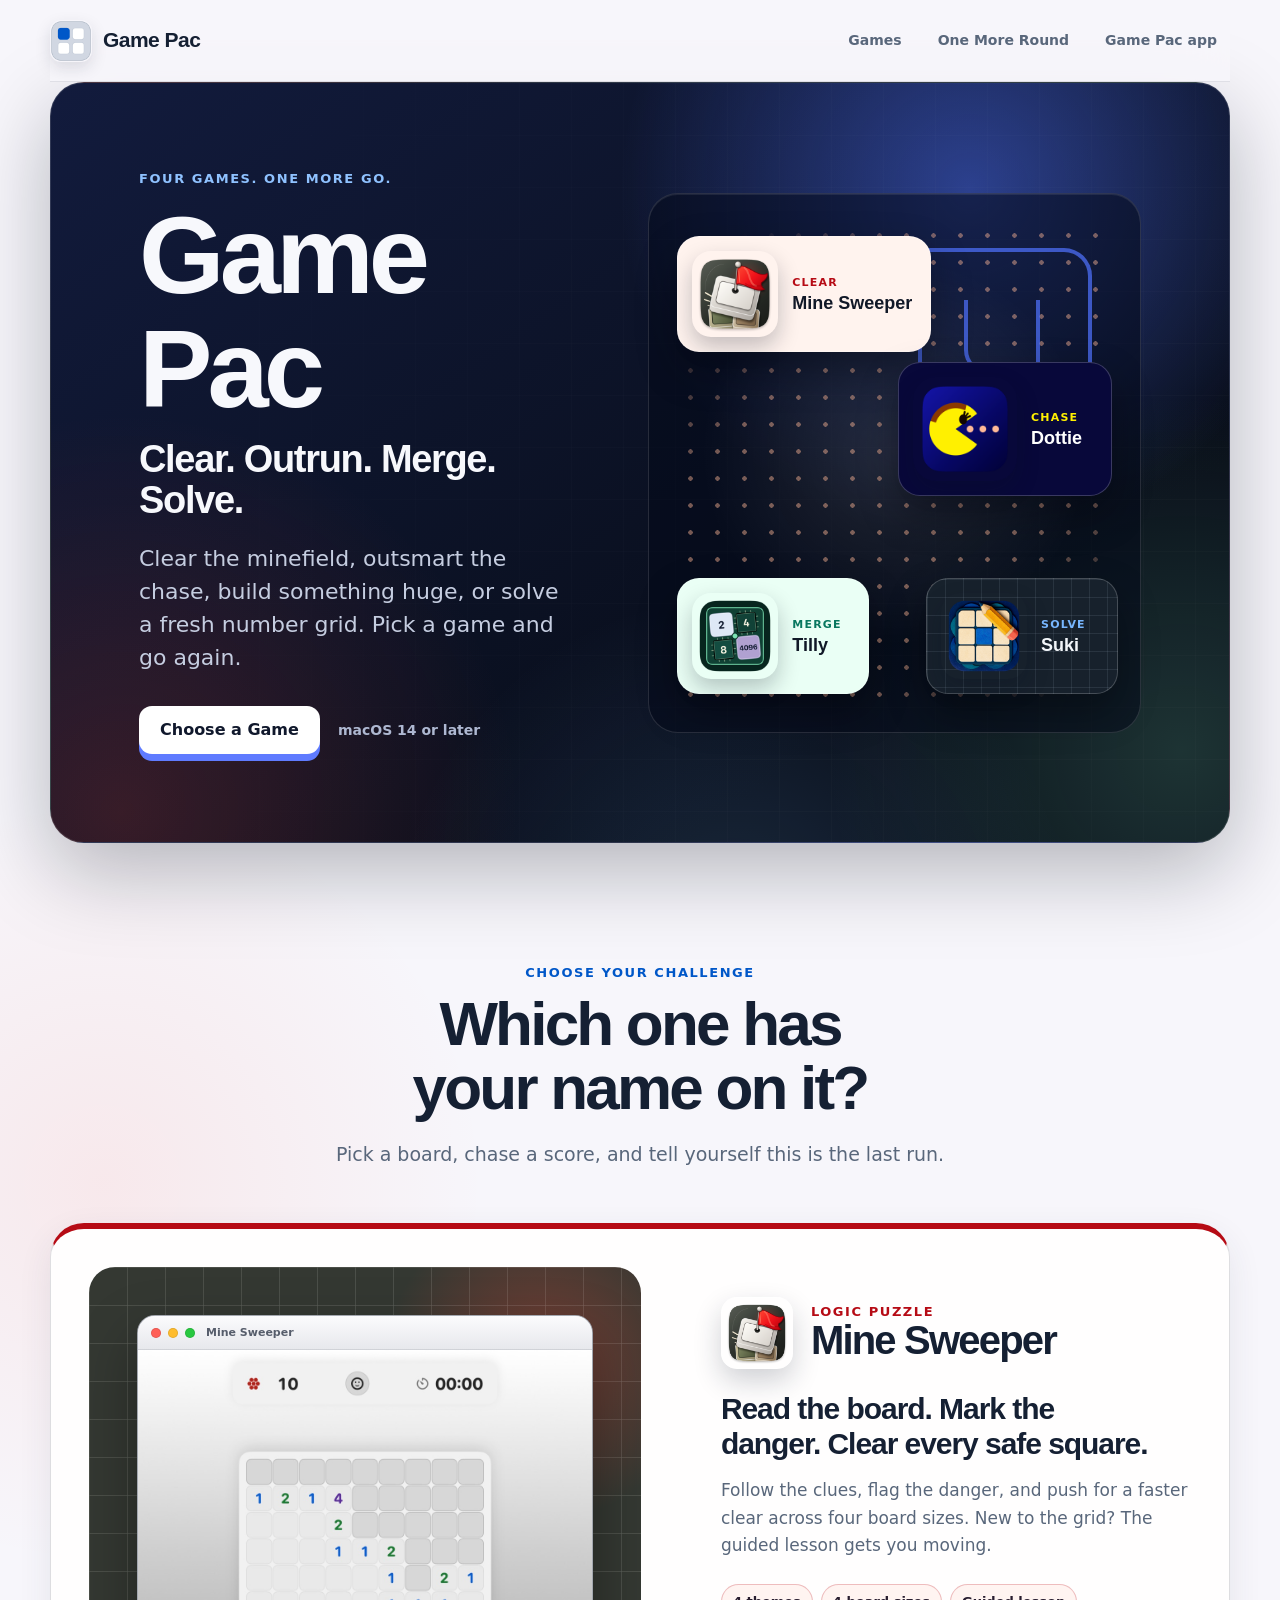
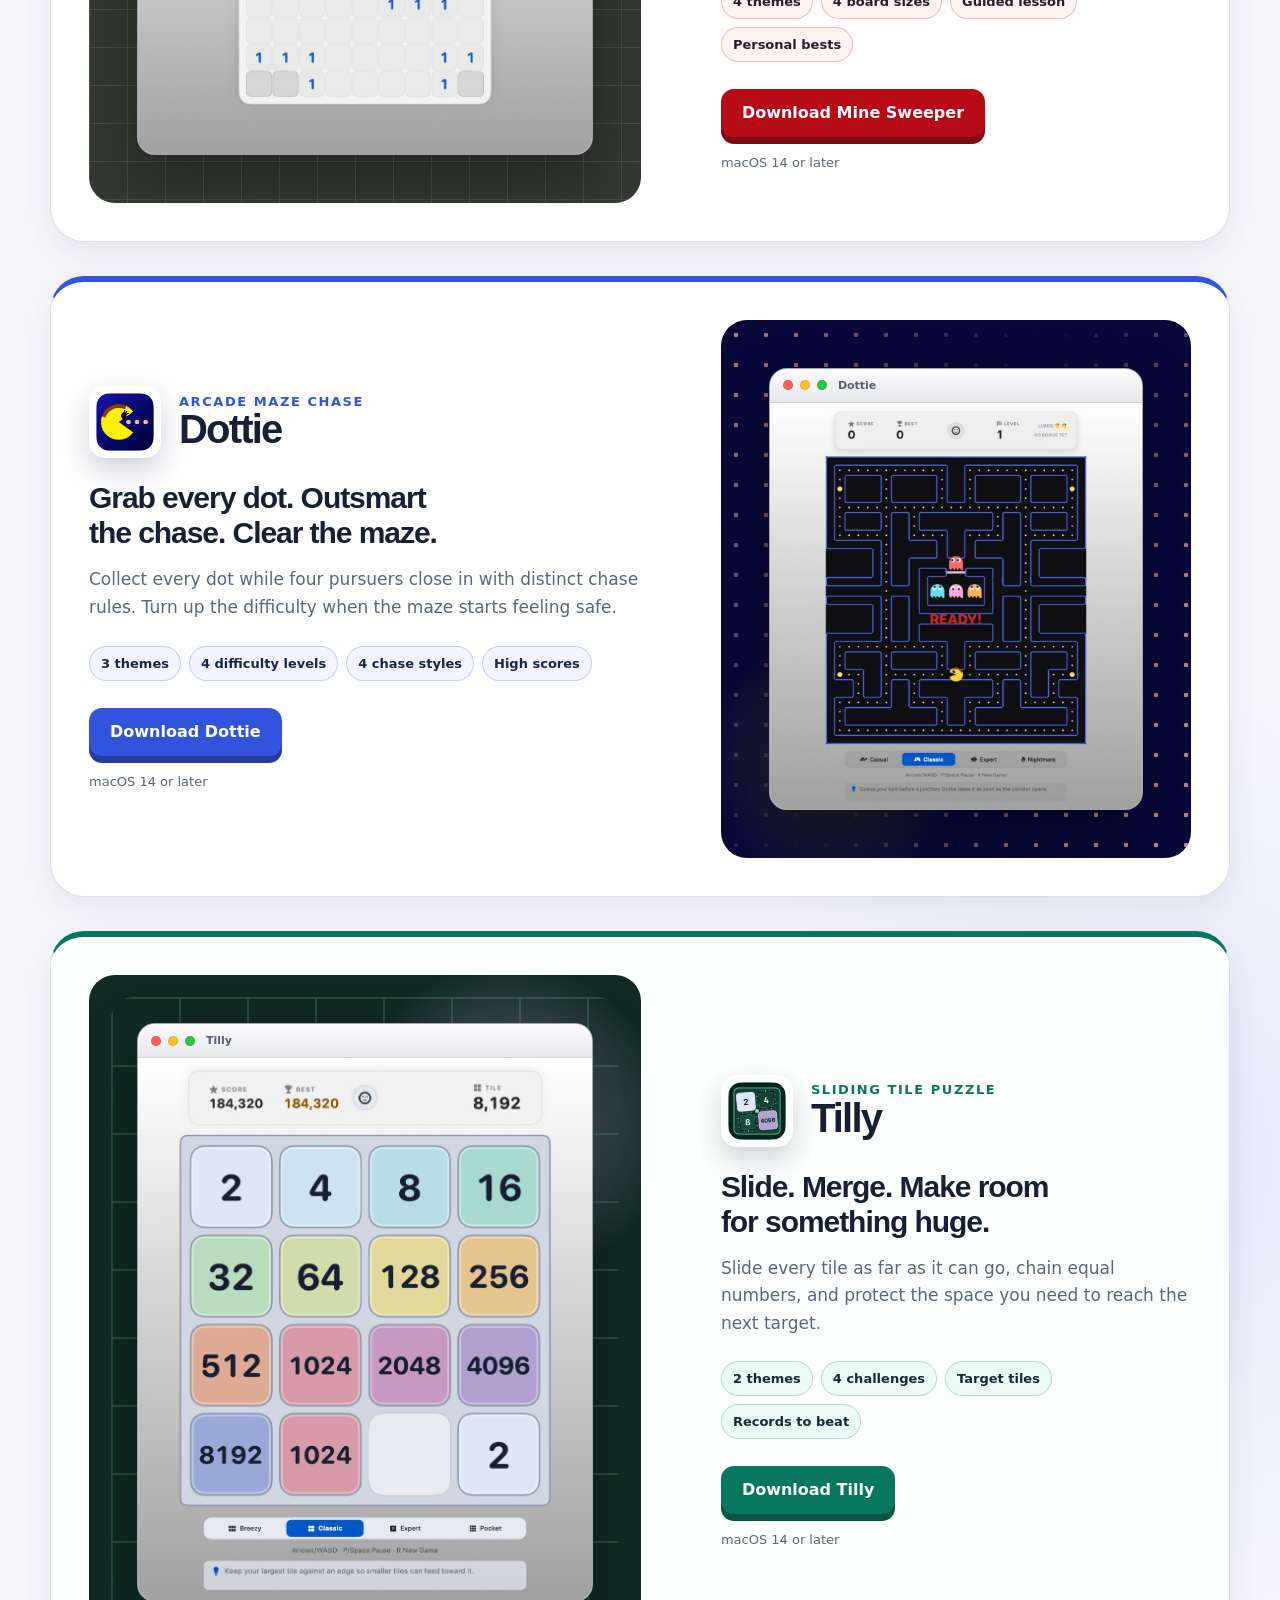
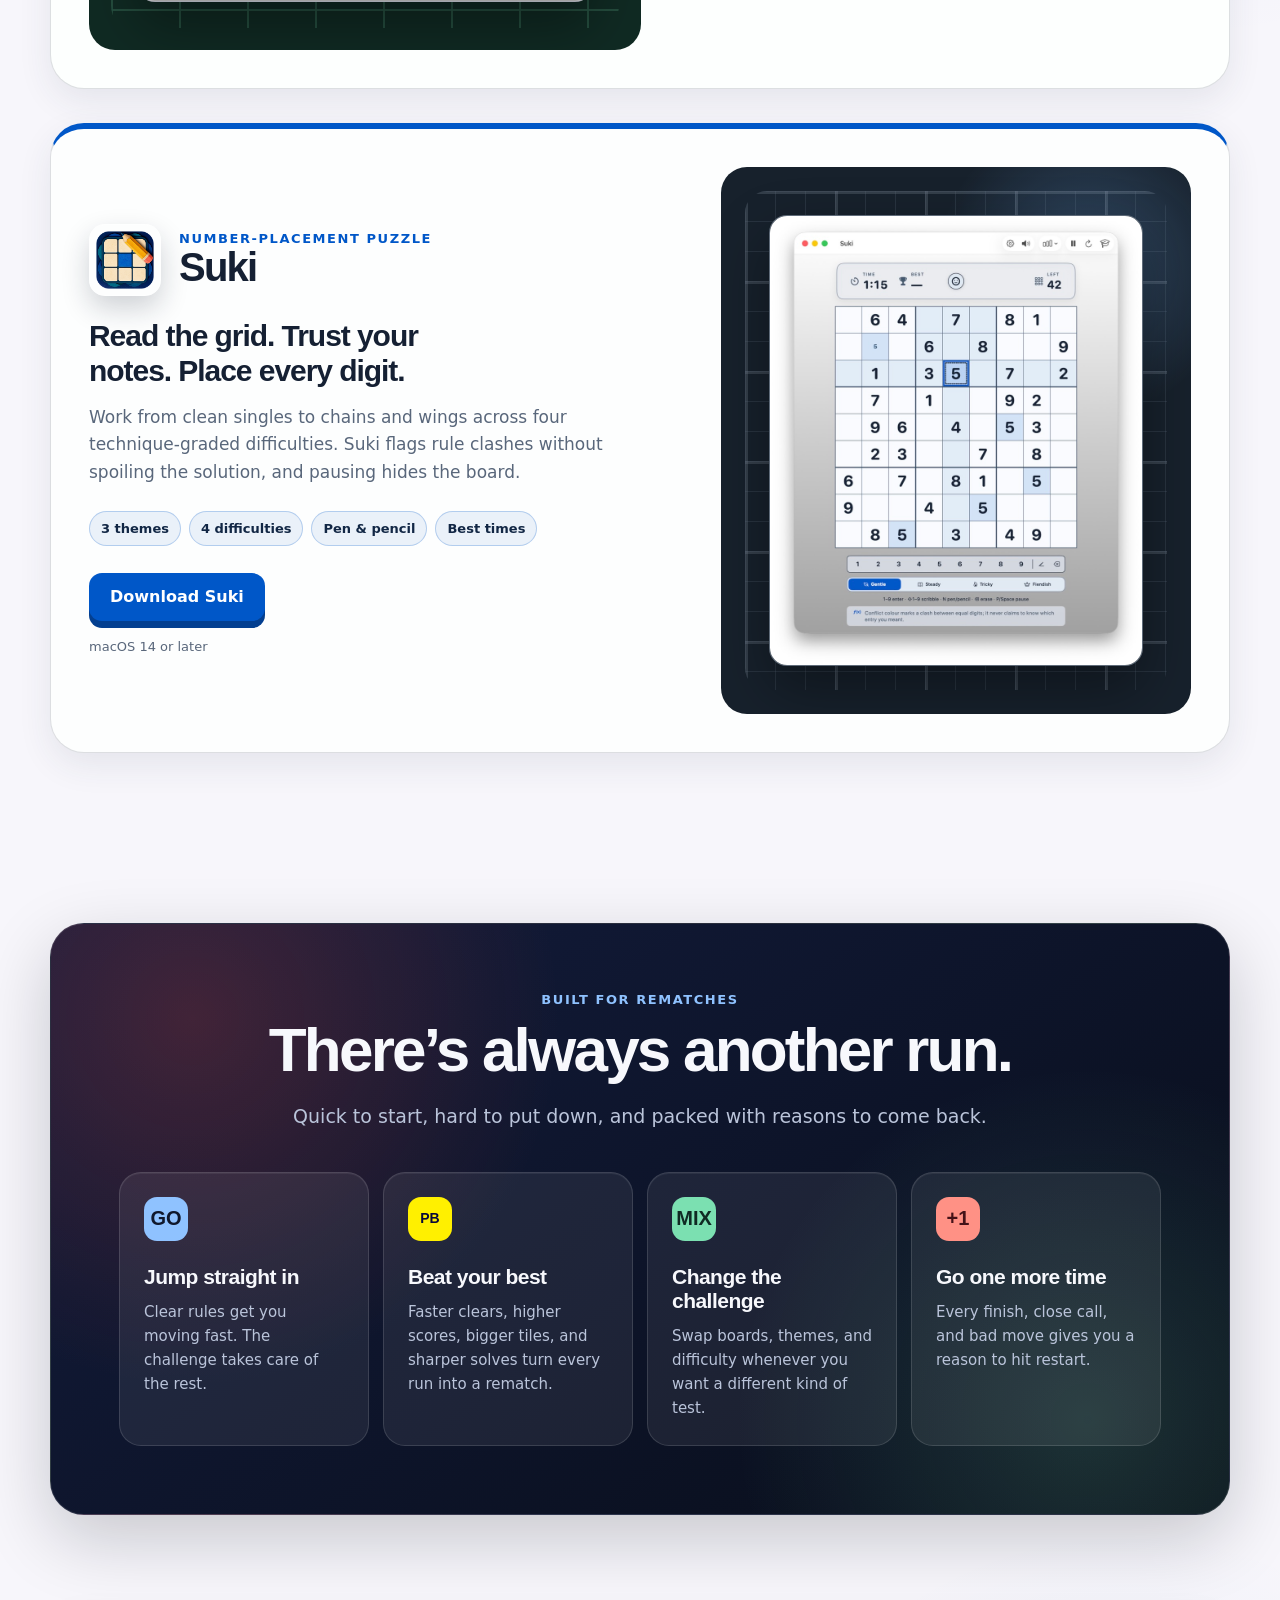
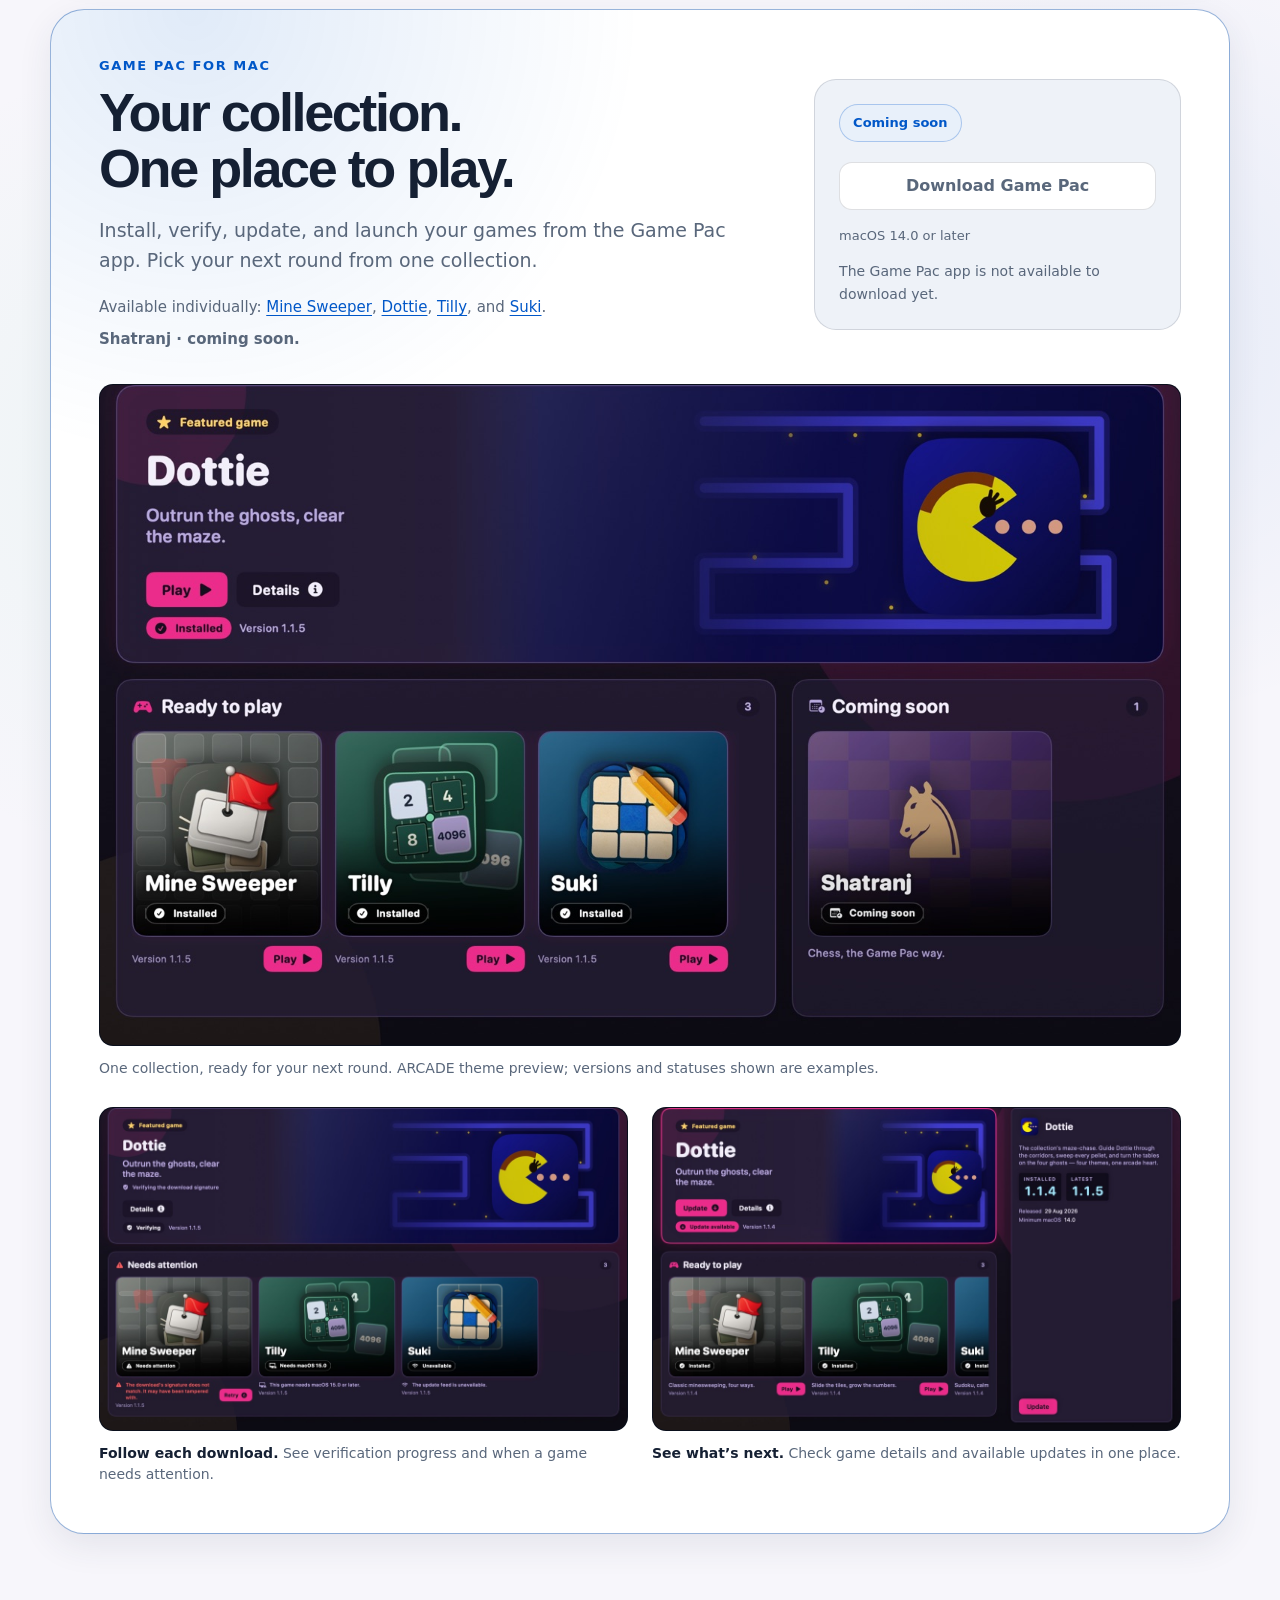
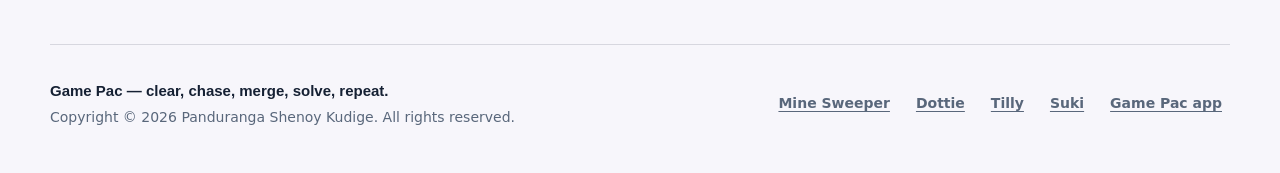
==== commit 5e3fa90c: "Prepare coming-soon launcher section with ARCADE previews" ====
--- a/index.html
+++ b/index.html
@@ -47,7 +47,7 @@
       <nav aria-label="Primary navigation">
         <a href="#games">Games</a>
         <a href="#collection">One More Round</a>
-        <a href="#launcher">Coming Soon</a>
+        <a href="#launcher">Game Pac app</a>
       </nav>
     </header>
 
@@ -285,26 +285,56 @@
         </div>
       </section>
 
-      <section class="launcher-teaser" id="launcher" aria-labelledby="launcher-title">
-        <div class="launcher-visual" aria-hidden="true">
-          <picture class="launcher-mark">
-            <source srcset="./assets/game-pac-mark-dark.png" media="(prefers-color-scheme: dark)">
-            <img src="./assets/game-pac-mark-light.png" alt="" width="112" height="112">
-          </picture>
-          <div class="launcher-icons">
-            <img src="./assets/minesweeper-icon.png" alt="" width="44" height="44">
-            <img src="./assets/dottie-icon.png" alt="" width="44" height="44">
-            <img src="./assets/tilly-icon.png" alt="" width="44" height="44">
-            <img src="./assets/suki-icon.png" alt="" width="44" height="44">
-          </div>
-        </div>
-        <div>
-          <p class="eyebrow">Next unlock</p>
-          <h2 id="launcher-title">All four games. One place to play.</h2>
-          <p>
-            The upcoming Game Pac app brings the whole collection together, so your next round is never far away.
-          </p>
-          <span class="coming-chip">Game Pac app · coming soon</span>
+      <section class="launcher-section" id="launcher" aria-labelledby="launcher-title">
+        <div class="launcher-heading">
+          <div class="launcher-copy">
+            <p class="eyebrow">Game Pac for Mac</p>
+            <h2 id="launcher-title">Your collection.<br>One place to play.</h2>
+            <p class="launcher-description">
+              Install, verify, update, and launch your games from the Game Pac app. Pick your next round from one collection.
+            </p>
+            <p class="launcher-roster">
+              Available individually: <a href="#minesweeper">Mine Sweeper</a>,
+              <a href="#dottie">Dottie</a>, <a href="#tilly">Tilly</a>, and
+              <a href="#suki">Suki</a>.
+              <span>Shatranj · coming soon.</span>
+            </p>
+          </div>
+
+          <!-- LAUNCHER RELEASE: the only block to edit when the app ships.
+               Replace the disabled button with an anchor using the same classes,
+               download, and the verified DMG URL as href. Replace the status text
+               with the released version and remove the unavailable sentence.
+               Keep the requirements and aria-describedby. Do not add a URL yet. -->
+          <div class="launcher-download">
+            <p class="coming-chip" id="launcher-release-status">Coming soon</p>
+            <button class="button button-primary launcher-download-button" type="button" disabled
+              aria-describedby="launcher-release-status launcher-requirements">Download Game Pac</button>
+            <p class="requirements" id="launcher-requirements">macOS 14.0 or later</p>
+            <p class="launcher-availability">The Game Pac app is not available to download yet.</p>
+          </div>
+          <!-- END LAUNCHER RELEASE -->
+        </div>
+
+        <figure class="launcher-preview launcher-preview-main">
+          <img src="./assets/launcher-arcade.jpg"
+            alt="Game Pac in the ARCADE theme, with Dottie featured, Mine Sweeper, Tilly and Suki ready to play, and Shatranj marked coming soon"
+            width="1440" height="880" loading="lazy" decoding="async">
+          <figcaption>One collection, ready for your next round. ARCADE theme preview; versions and statuses shown are examples.</figcaption>
+        </figure>
+        <div class="launcher-preview-grid">
+          <figure class="launcher-preview">
+            <img src="./assets/launcher-states-arcade.jpg"
+              alt="ARCADE status preview: Dottie verifying a download, Mine Sweeper showing a verification failure with Retry, Tilly showing a system requirement, and Suki showing an unavailable update feed"
+              width="1100" height="672" loading="lazy" decoding="async">
+            <figcaption><strong>Follow each download.</strong> See verification progress and when a game needs attention.</figcaption>
+          </figure>
+          <figure class="launcher-preview">
+            <img src="./assets/launcher-detail-arcade.jpg"
+              alt="ARCADE detail preview for Dottie, showing its description, installed and latest versions, minimum macOS version, and an Update action"
+              width="1100" height="672" loading="lazy" decoding="async">
+            <figcaption><strong>See what’s next.</strong> Check game details and available updates in one place.</figcaption>
+          </figure>
         </div>
       </section>
     </main>
@@ -314,11 +344,12 @@
         <p class="footer-signoff">Game Pac — clear, chase, merge, solve, repeat.</p>
         <p>Copyright © 2026 Panduranga Shenoy Kudige. All rights reserved.</p>
       </div>
-      <nav aria-label="More about each game">
+      <nav aria-label="Games and the Game Pac app">
         <a href="#minesweeper">Mine Sweeper</a>
         <a href="#dottie">Dottie</a>
         <a href="#tilly">Tilly</a>
         <a href="#suki">Suki</a>
+        <a href="#launcher">Game Pac app</a>
       </nav>
     </footer>
   </body>
--- a/style.css
+++ b/style.css
@@ -235,7 +235,7 @@
 .games-section,
 .game-card,
 .collection-strip,
-.launcher-teaser {
+.launcher-section {
   scroll-margin-top: 96px;
 }
 
@@ -892,66 +892,112 @@
   font-size: 15px;
 }
 
-.launcher-teaser {
-  display: grid;
-  grid-template-columns: auto minmax(0, 720px);
-  align-items: center;
-  justify-content: center;
-  gap: clamp(34px, 5vw, 62px);
+.launcher-section {
   margin: 0 0 110px;
-  padding: clamp(36px, 6vw, 70px);
-  overflow: hidden;
+  padding: clamp(24px, 4vw, 48px);
   border: 1px solid color-mix(in srgb, var(--brand) 32%, var(--line));
   border-radius: var(--radius-large);
   background:
-    radial-gradient(circle at 12% 50%, color-mix(in srgb, var(--brand) 16%, transparent), transparent 17rem),
-    color-mix(in srgb, var(--surface) 90%, #e8efff);
+    radial-gradient(circle at 12% 0, color-mix(in srgb, var(--brand) 12%, transparent), transparent 28rem),
+    var(--surface);
   box-shadow: var(--shadow-soft);
 }
 
-.launcher-visual {
+.launcher-heading {
   display: grid;
-  grid-template-columns: auto auto;
-  align-items: center;
-  justify-content: space-between;
-  width: 220px;
-  min-height: 112px;
-}
-
-.launcher-mark {
-  width: 112px;
-  display: block;
-}
-
-.launcher-mark img {
-  width: 112px;
-  height: 112px;
-  border-radius: 25%;
-  box-shadow: 0 16px 34px rgba(21, 32, 51, 0.22);
-}
-
-.launcher-icons {
-  display: grid;
-  grid-template-columns: repeat(2, max-content);
-  gap: 6px;
-}
-
-.launcher-icons img {
-  width: 44px;
-  height: 44px;
-  border: 2px solid var(--surface);
-  border-radius: 22%;
-  box-shadow: 0 8px 18px rgba(21, 32, 51, 0.22);
-}
-
-.launcher-teaser h2 {
-  font-size: clamp(36px, 4.6vw, 54px);
-}
-
-.launcher-teaser p:not(.eyebrow) {
-  margin-bottom: 22px;
+  grid-template-columns: minmax(0, 1fr) minmax(240px, 0.55fr);
+  align-items: center;
+  gap: clamp(24px, 4vw, 48px);
+  margin-bottom: 32px;
+}
+
+.launcher-section h2 {
+  font-size: clamp(34px, 4.6vw, 54px);
+}
+
+.launcher-description {
   color: var(--muted);
   font-size: 19px;
+}
+
+.launcher-roster {
+  margin-bottom: 0;
+  color: var(--muted);
+  font-size: 15px;
+}
+
+.launcher-roster span {
+  display: block;
+  margin-top: 8px;
+  font-weight: 700;
+}
+
+.launcher-download {
+  min-width: 0;
+  padding: 24px;
+  border: 1px solid var(--line);
+  border-radius: var(--radius);
+  background: var(--surface-soft);
+}
+
+.launcher-download .coming-chip {
+  margin: 0 0 20px;
+}
+
+.launcher-download-button {
+  width: 100%;
+  font-family: inherit;
+  color: var(--surface);
+}
+
+.launcher-download-button:hover {
+  color: var(--surface);
+}
+
+.launcher-download-button:disabled {
+  color: var(--muted);
+  background: var(--surface);
+  border-color: var(--line);
+  box-shadow: none;
+  transform: none;
+  cursor: not-allowed;
+}
+
+.launcher-availability {
+  margin: 14px 0 0;
+  color: var(--muted);
+  font-size: 14px;
+}
+
+.launcher-preview {
+  min-width: 0;
+  margin: 0;
+}
+
+.launcher-preview img {
+  width: 100%;
+  height: auto;
+  border: 1px solid var(--line);
+  border-radius: 14px;
+  background: var(--game-room);
+}
+
+.launcher-preview figcaption {
+  margin-top: 12px;
+  color: var(--muted);
+  font-size: 14px;
+  line-height: 1.5;
+}
+
+.launcher-preview figcaption strong {
+  color: var(--ink);
+}
+
+.launcher-preview-grid {
+  display: grid;
+  grid-template-columns: repeat(2, minmax(0, 1fr));
+  gap: 24px;
+  margin-top: 28px;
 }
 
 .coming-chip {
@@ -1071,9 +1117,6 @@
     color: var(--ink);
   }
 
-  .launcher-icons img {
-    border-color: var(--surface);
-  }
 }
 
 @media (max-width: 980px) {
@@ -1264,28 +1307,19 @@
     grid-template-columns: 1fr;
   }
 
-  .launcher-teaser {
+  .launcher-section {
+    margin-bottom: 76px;
+    padding: 28px 16px;
+    border-radius: 27px;
+  }
+
+  .launcher-heading,
+  .launcher-preview-grid {
     grid-template-columns: 1fr;
-    justify-items: start;
-    margin-bottom: 76px;
-    padding: 30px 22px;
-    border-radius: 27px;
-  }
-
-  .launcher-visual {
-    width: 194px;
-    min-height: 96px;
-  }
-
-  .launcher-mark,
-  .launcher-mark img {
-    width: 96px;
-    height: 96px;
-  }
-
-  .launcher-icons img {
-    width: 40px;
-    height: 40px;
+  }
+
+  .launcher-download {
+    padding: 20px;
   }
 
   footer {
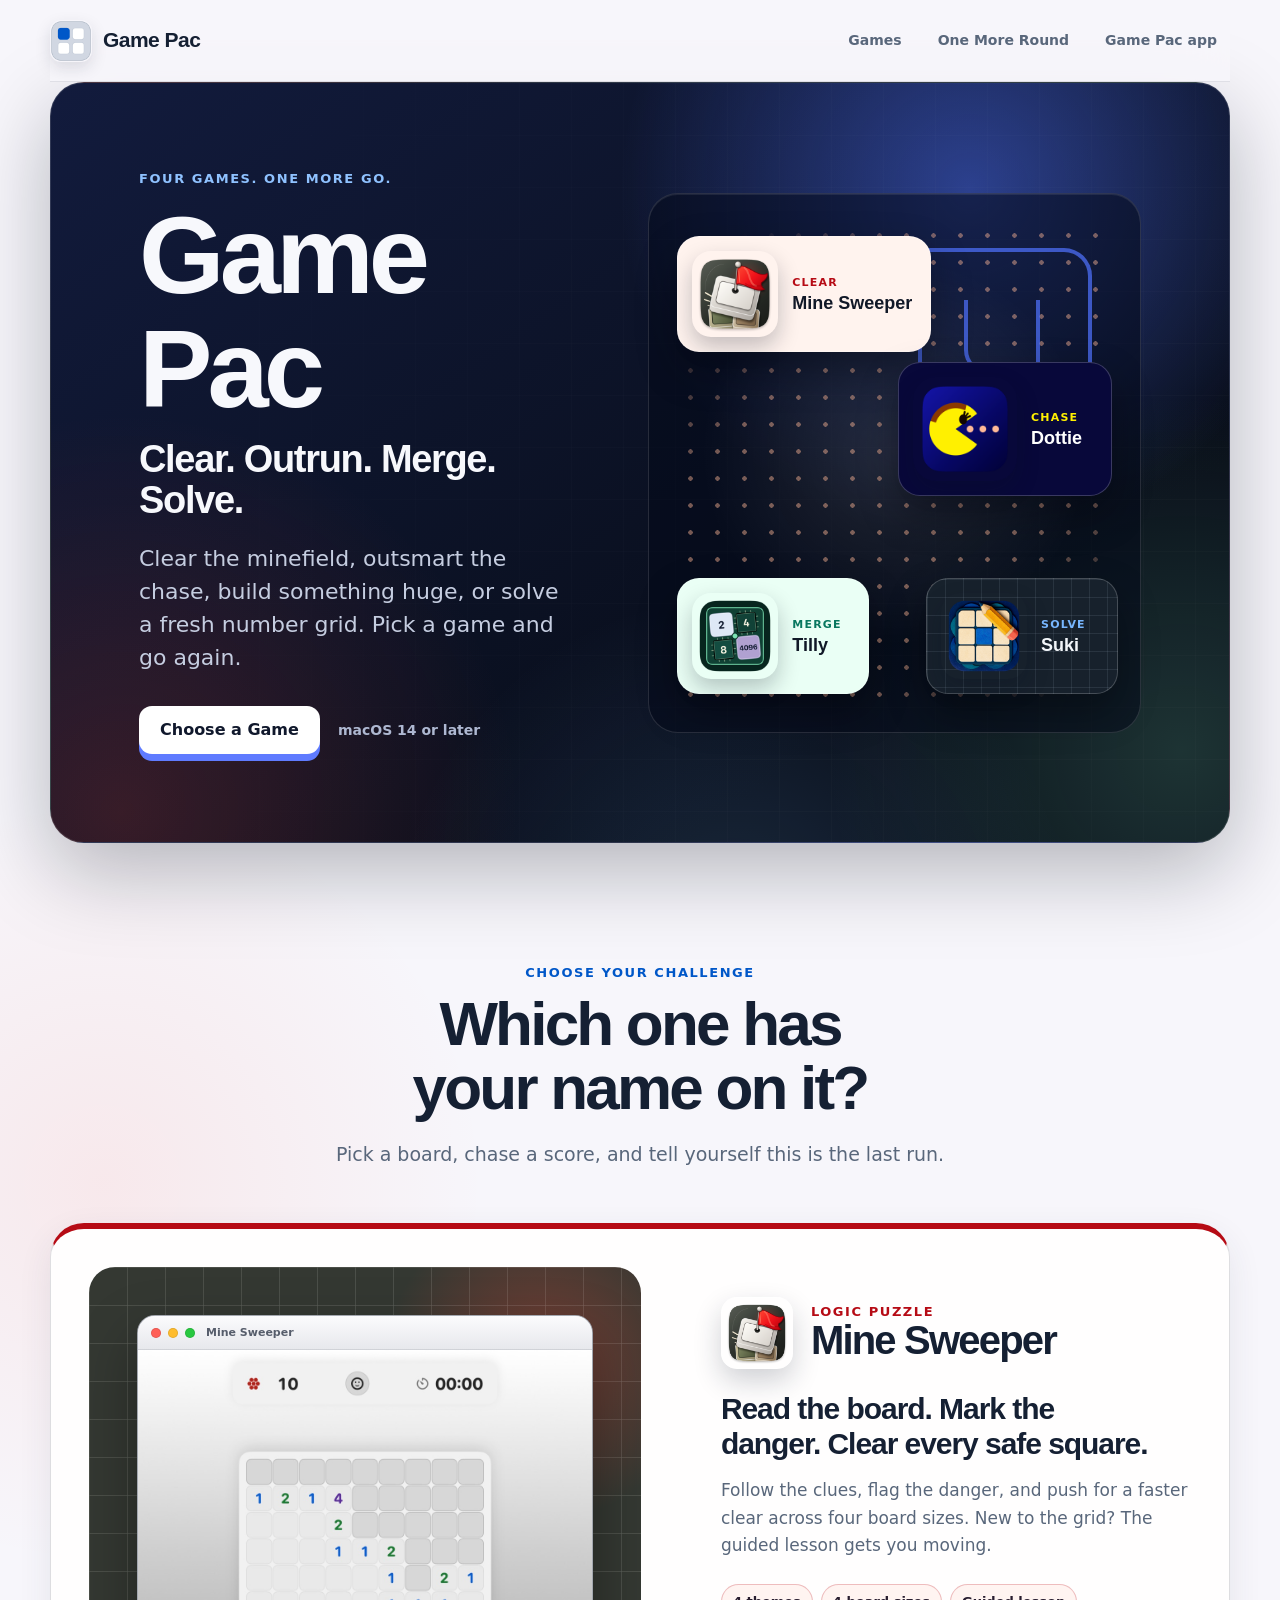
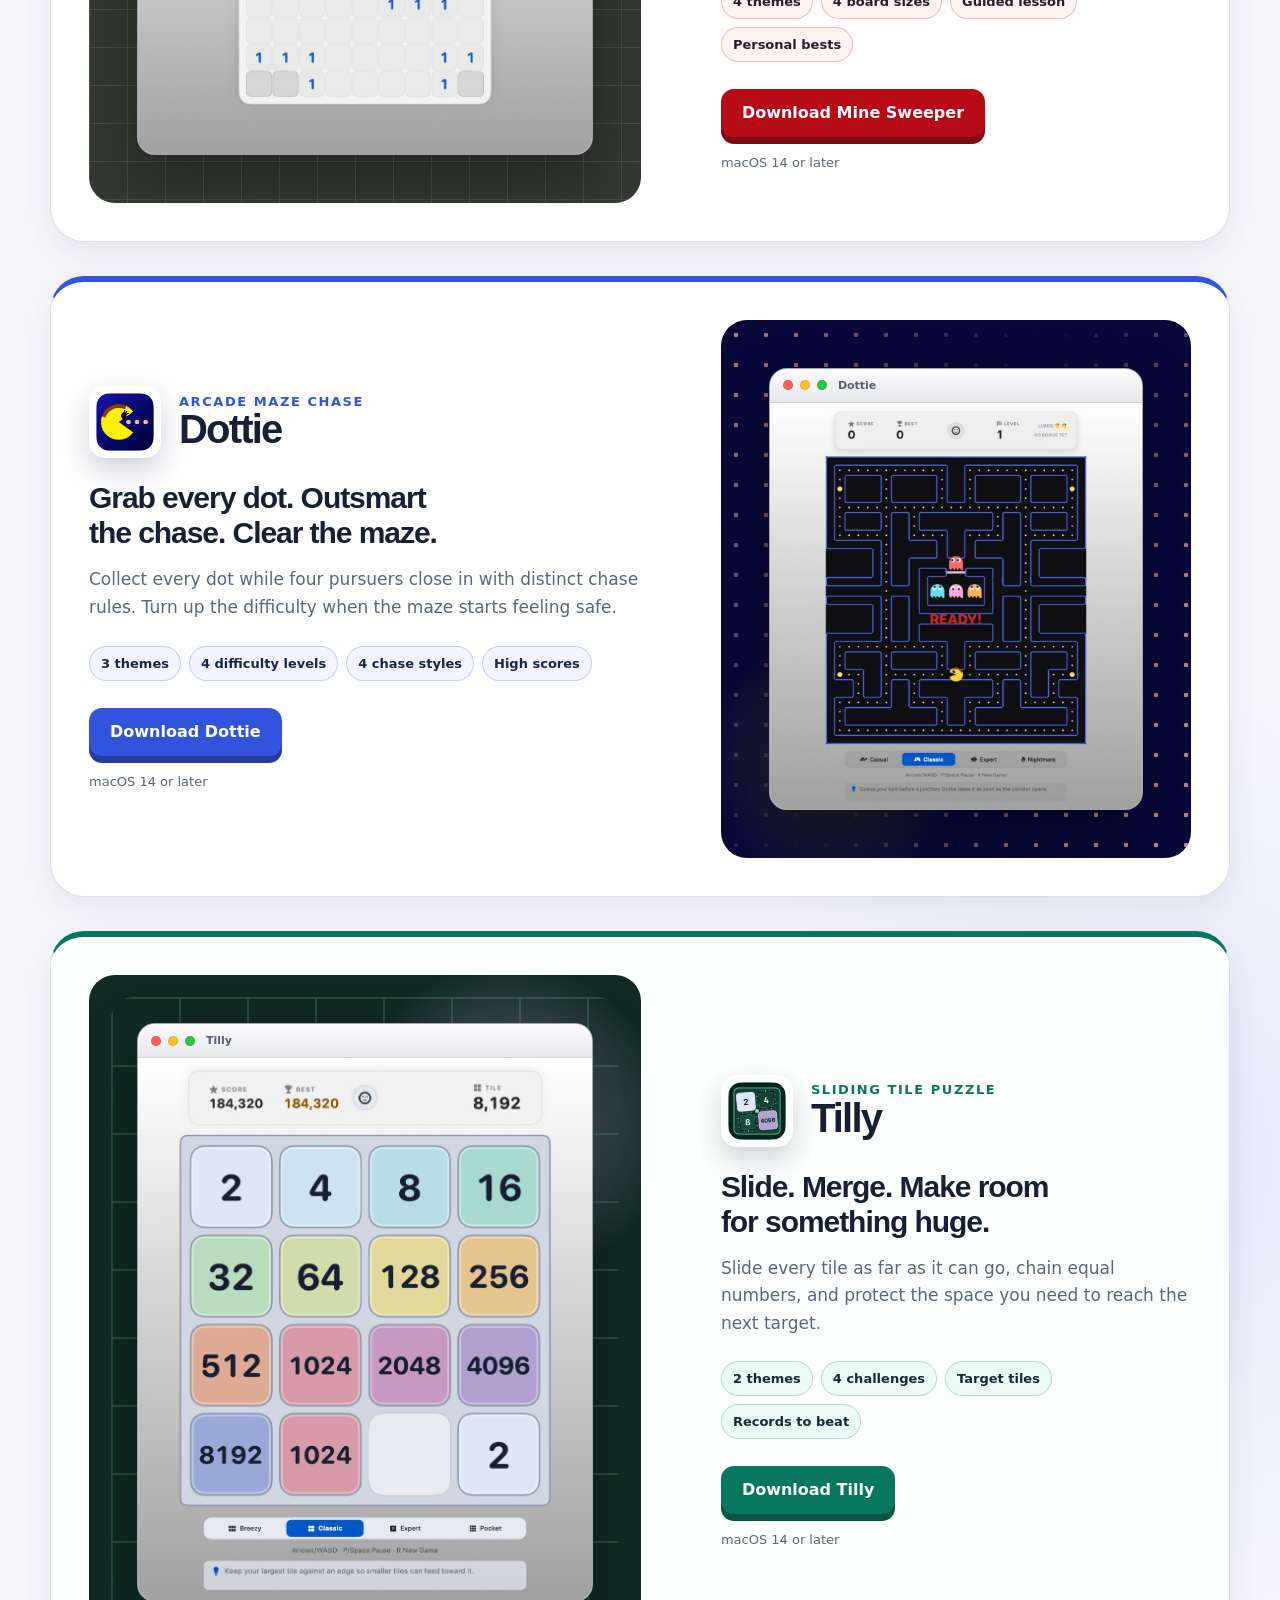
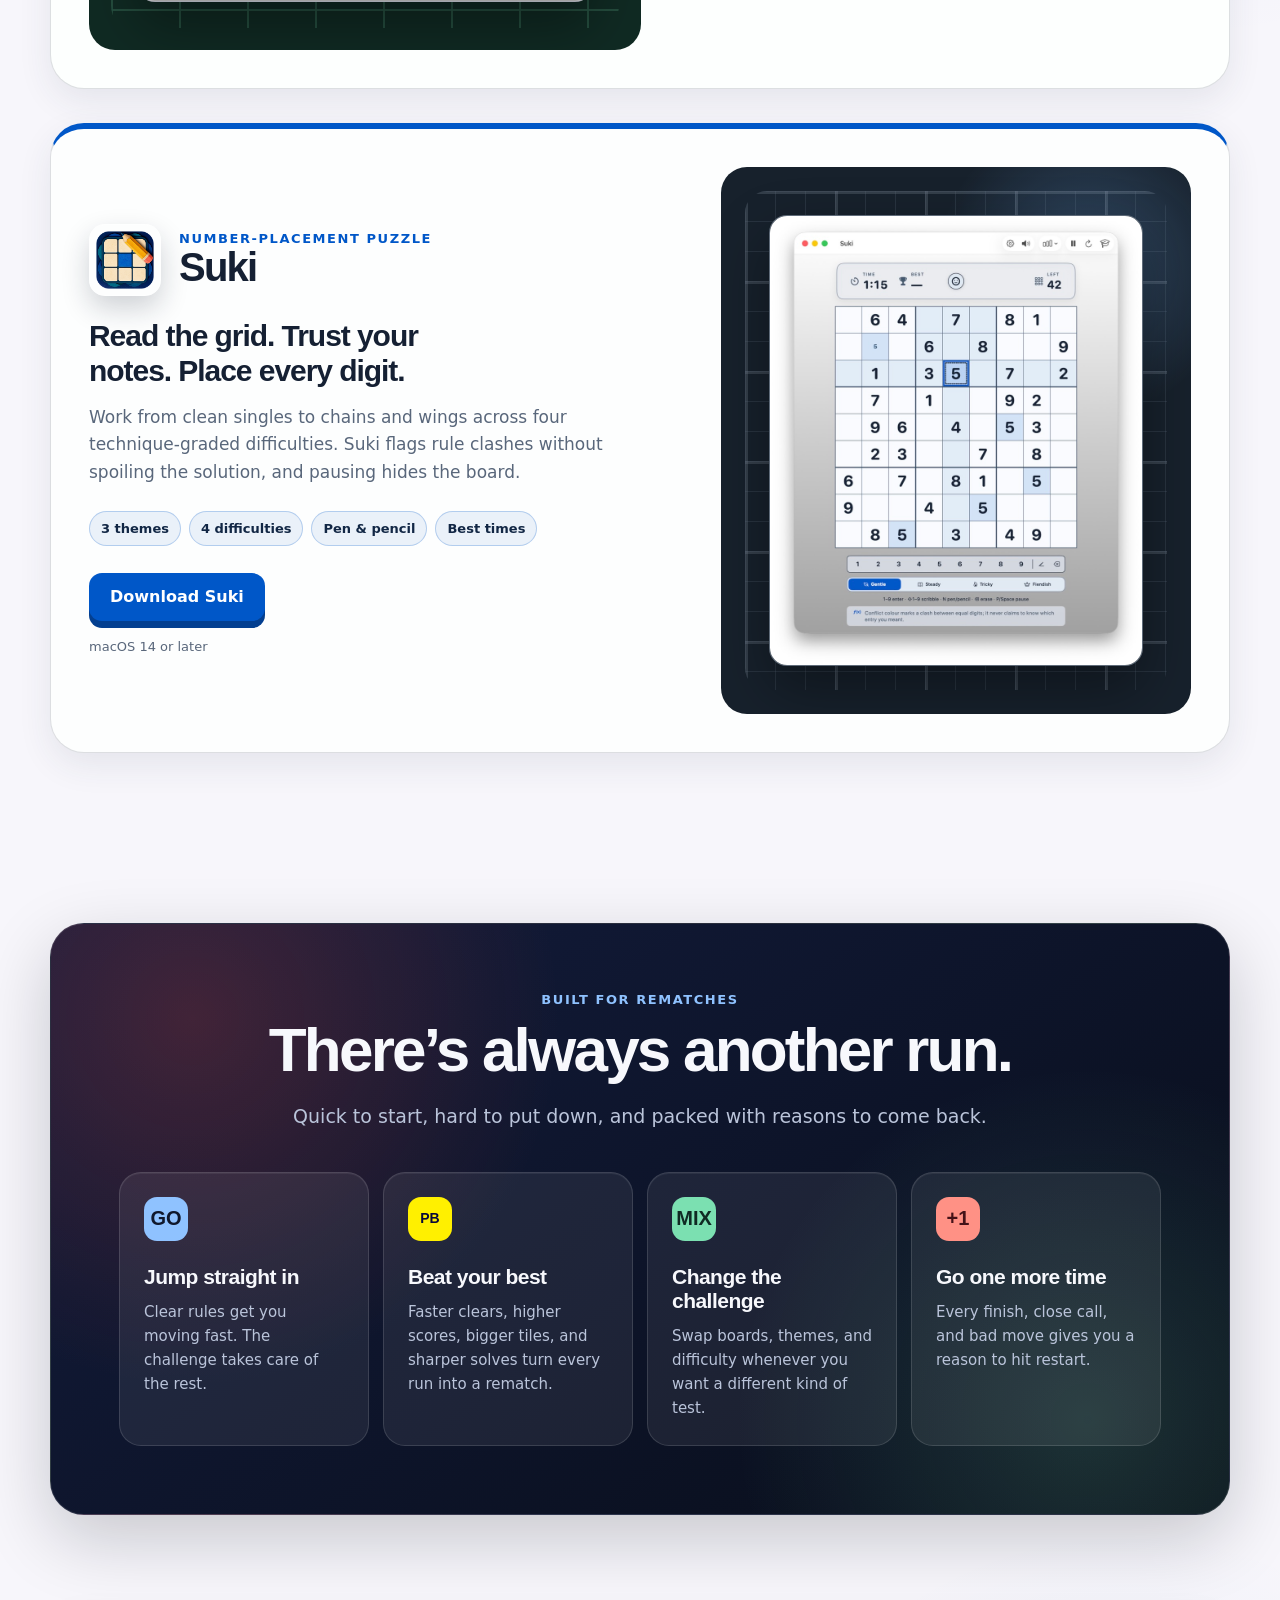
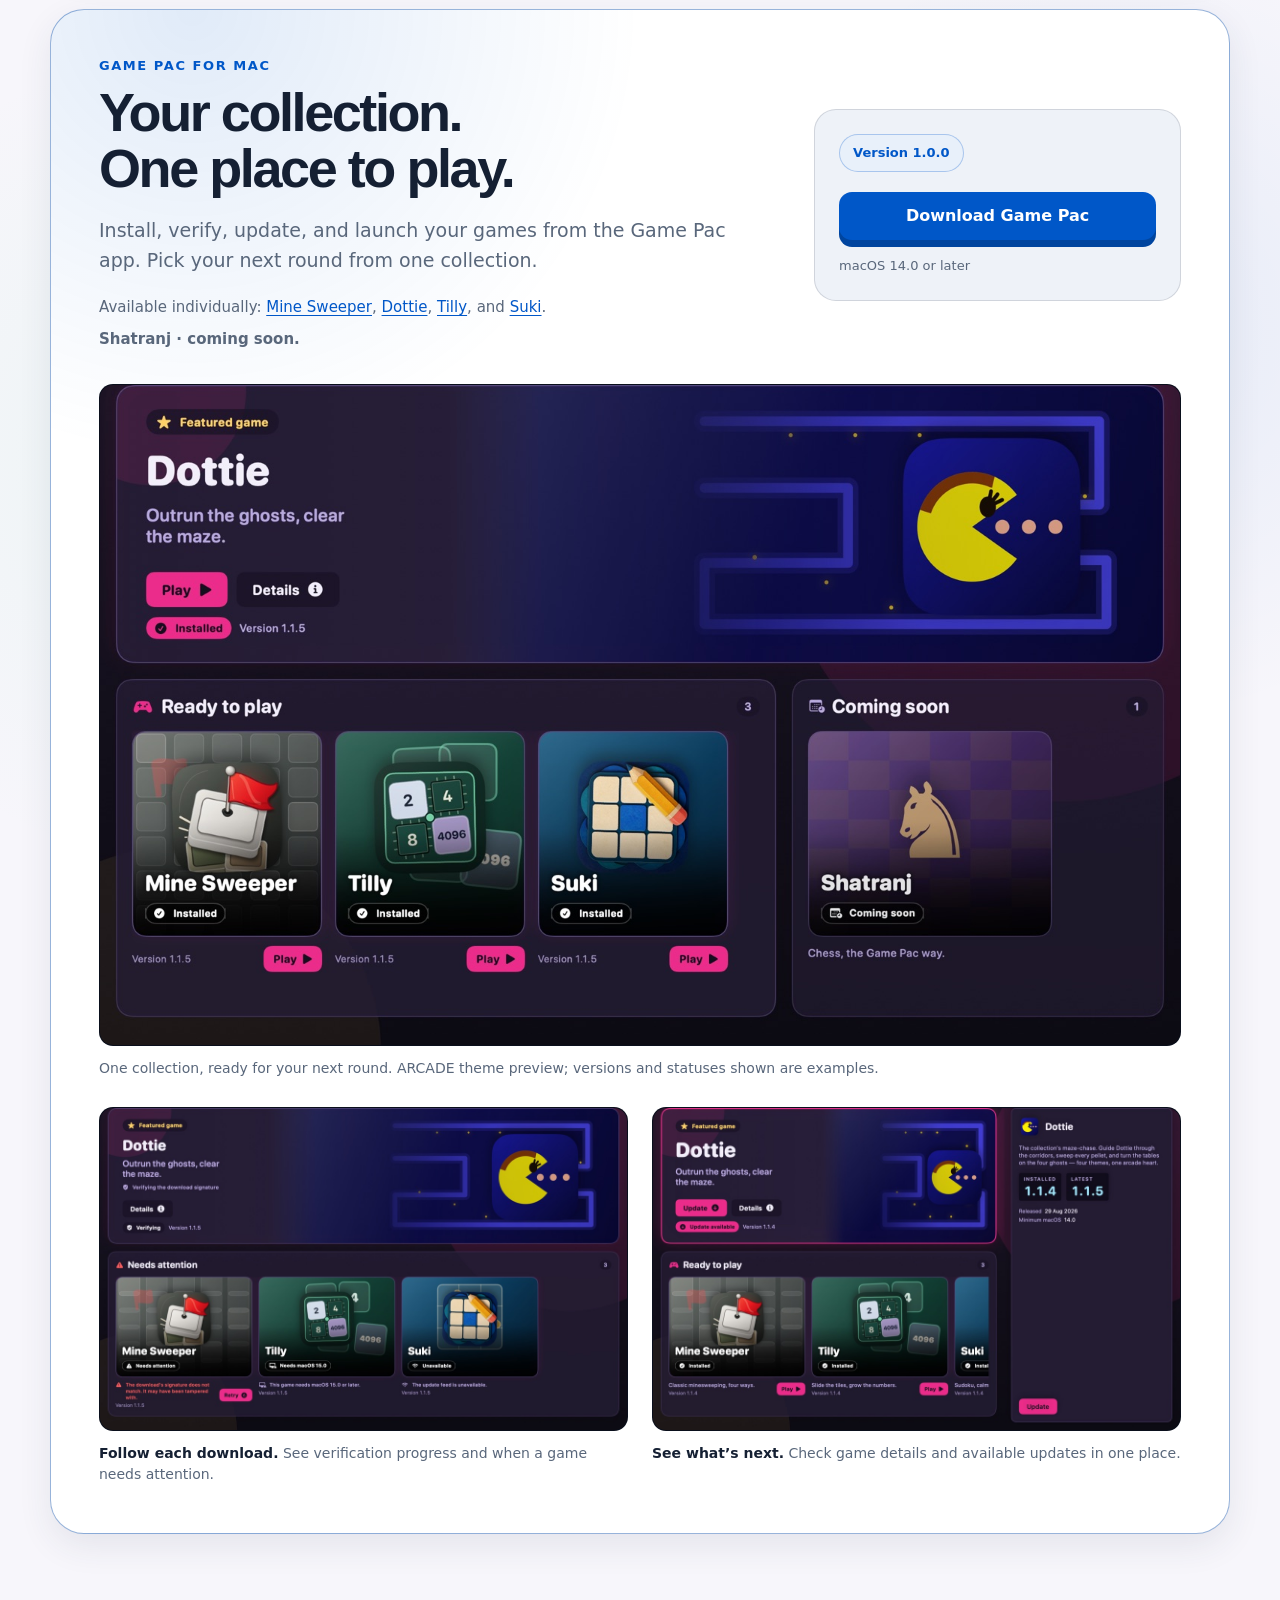
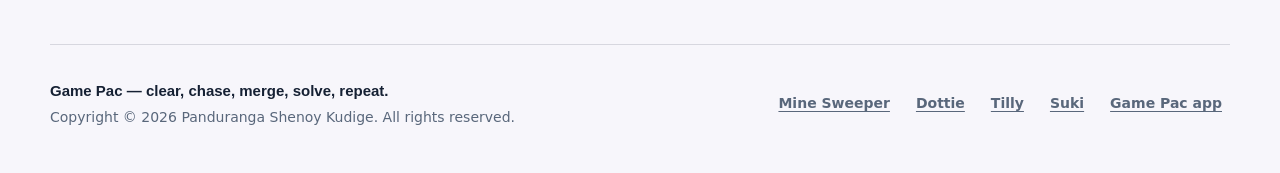
==== commit 14a204c2: "Enable verified Game Pac launcher download" ====
--- a/index.html
+++ b/index.html
@@ -301,17 +301,16 @@
             </p>
           </div>
 
-          <!-- LAUNCHER RELEASE: the only block to edit when the app ships.
-               Replace the disabled button with an anchor using the same classes,
-               download, and the verified DMG URL as href. Replace the status text
-               with the released version and remove the unavailable sentence.
-               Keep the requirements and aria-describedby. Do not add a URL yet. -->
+          <!-- LAUNCHER RELEASE: the only block to edit when a new launcher ships.
+               Update the anchor's href to the new verified DMG URL and the status
+               text to the new version. Keep the classes, download attribute,
+               requirements, and aria-describedby. -->
           <div class="launcher-download">
-            <p class="coming-chip" id="launcher-release-status">Coming soon</p>
-            <button class="button button-primary launcher-download-button" type="button" disabled
-              aria-describedby="launcher-release-status launcher-requirements">Download Game Pac</button>
+            <p class="coming-chip" id="launcher-release-status">Version 1.0.0</p>
+            <a class="button button-primary launcher-download-button" download
+              href="https://game-pac.com/downloads/GamePac-1.0.0.dmg"
+              aria-describedby="launcher-release-status launcher-requirements">Download Game Pac</a>
             <p class="requirements" id="launcher-requirements">macOS 14.0 or later</p>
-            <p class="launcher-availability">The Game Pac app is not available to download yet.</p>
           </div>
           <!-- END LAUNCHER RELEASE -->
         </div>
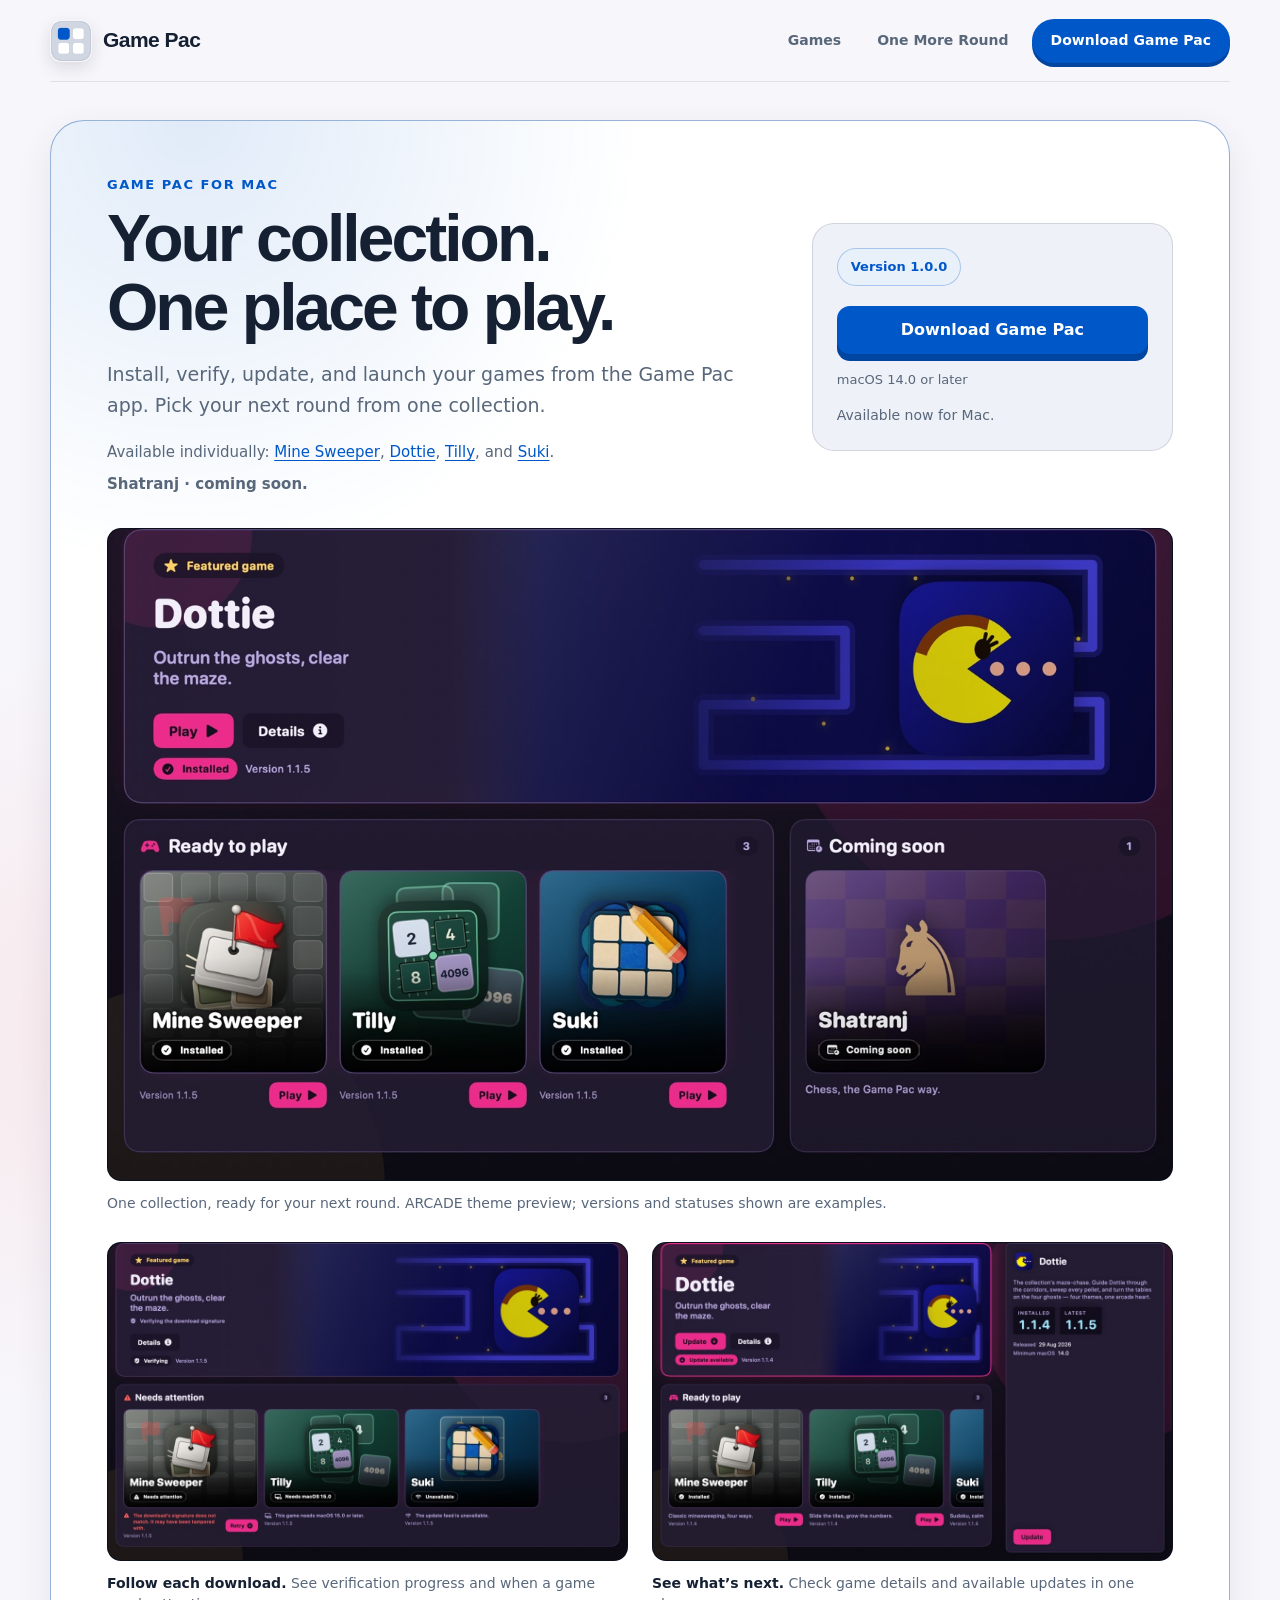
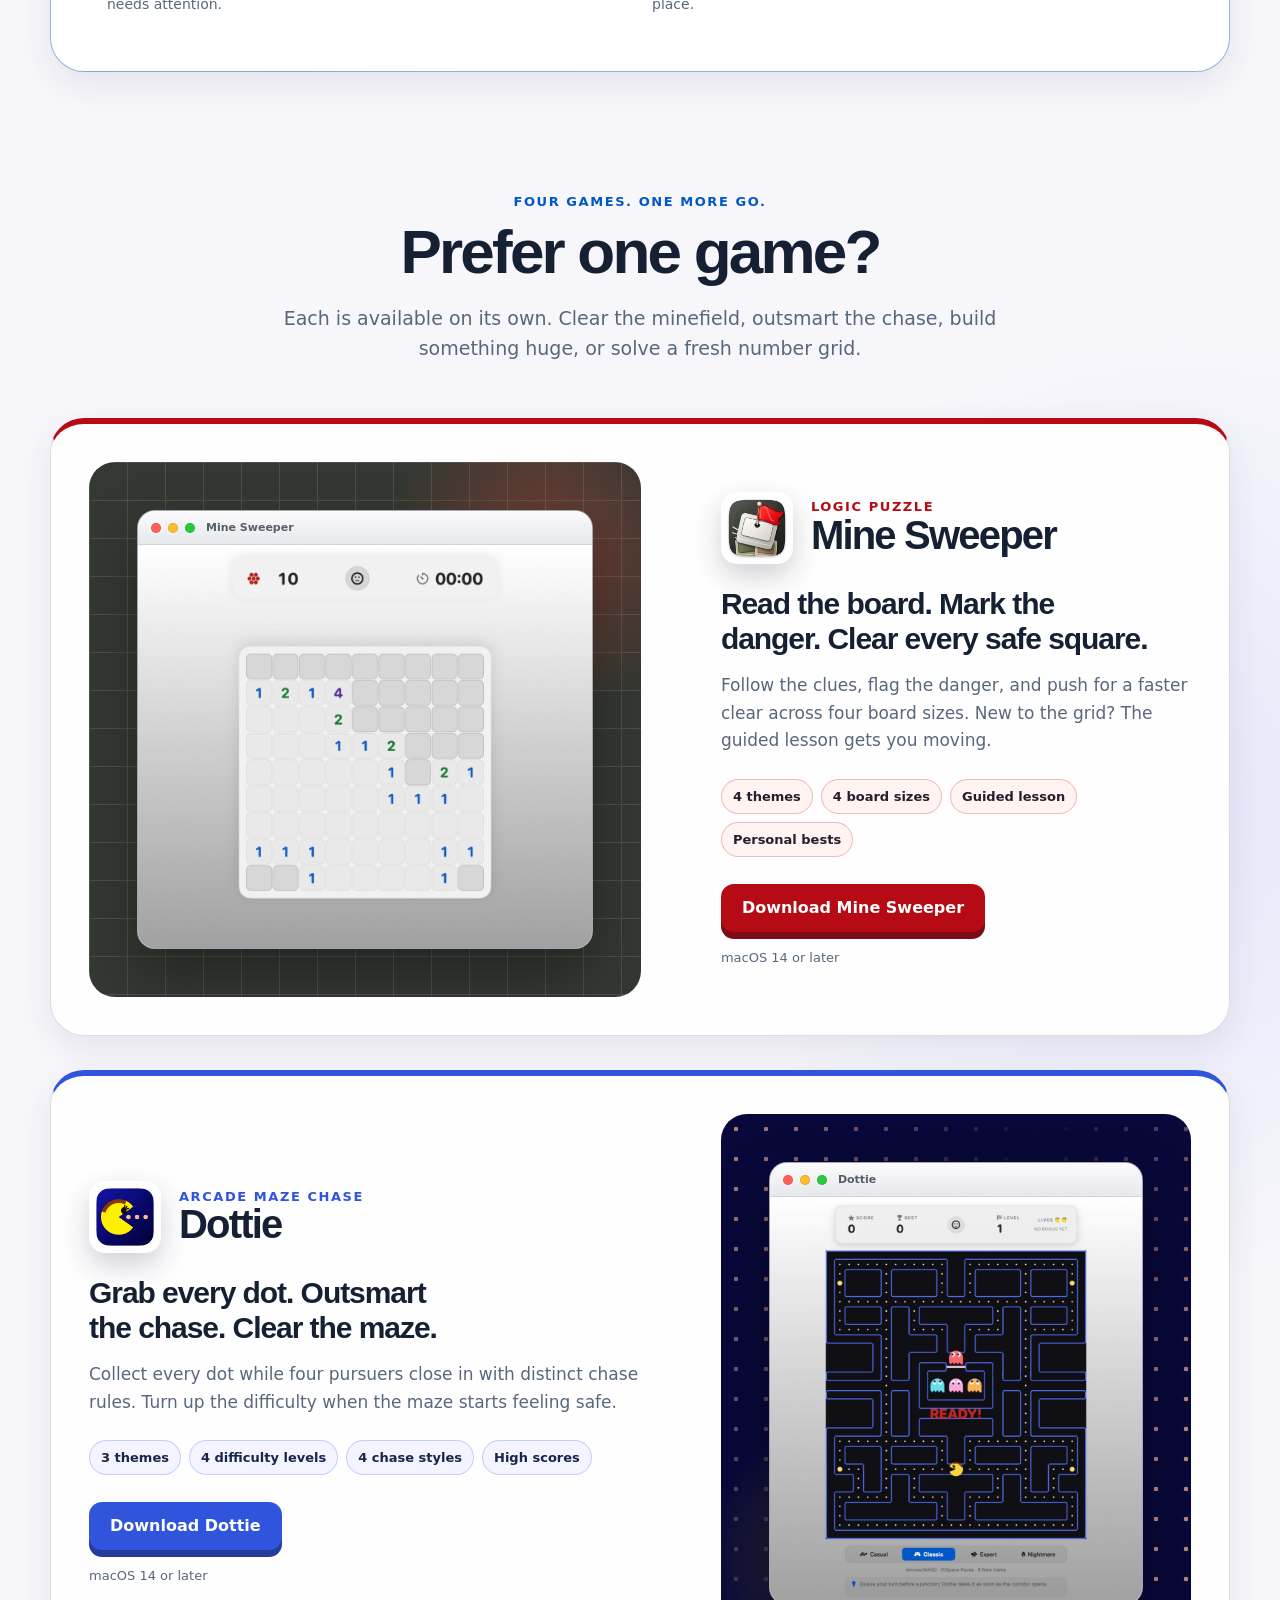
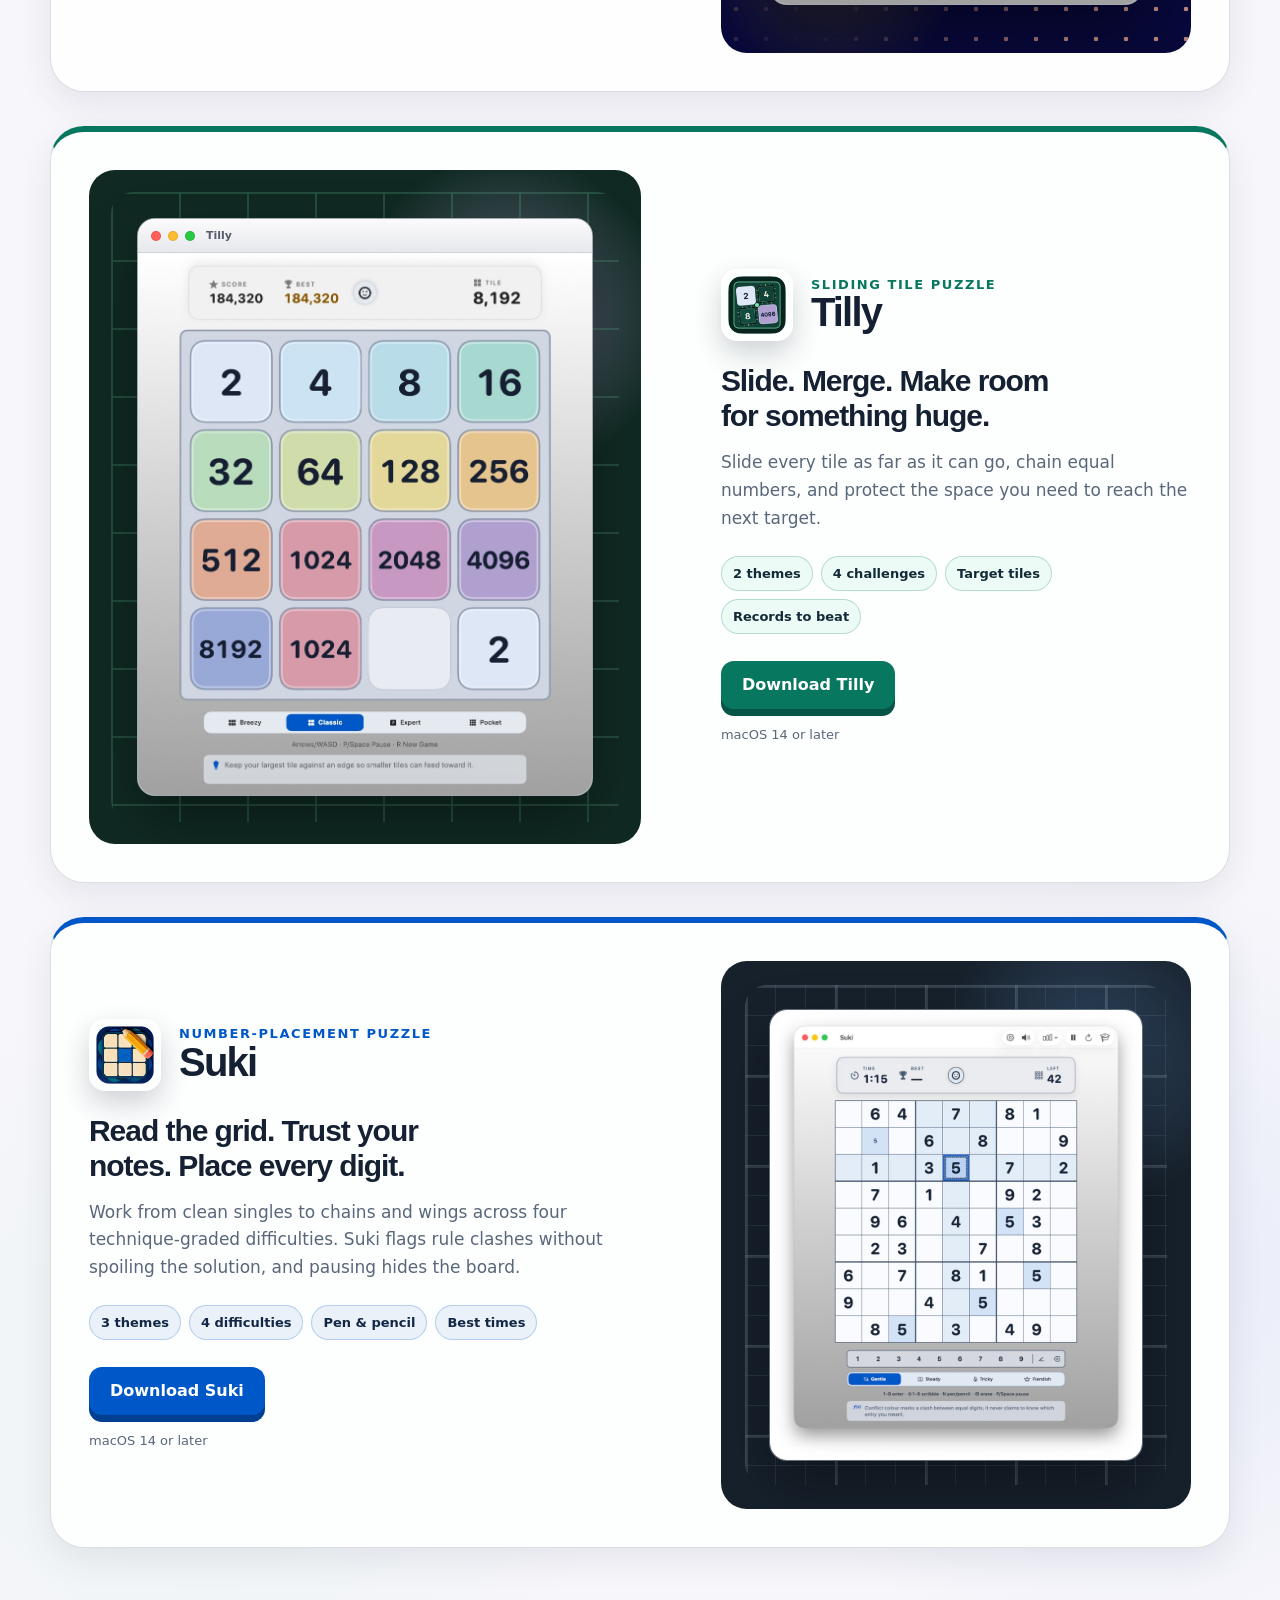
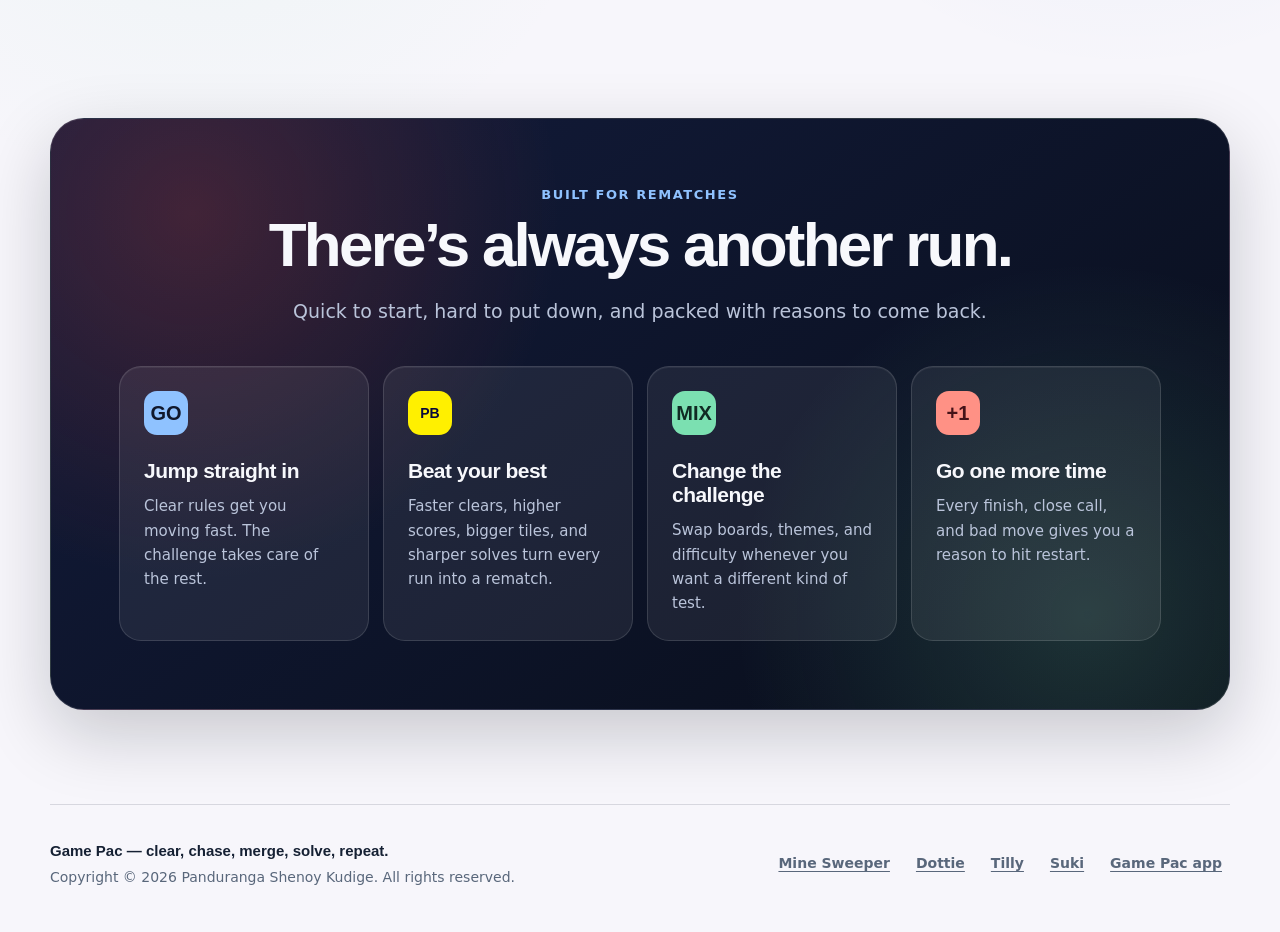
==== commit 38a03c3f: "Lead with the Game Pac launcher" ====
--- a/index.html
+++ b/index.html
@@ -33,8 +33,8 @@
     <link rel="icon" type="image/png" href="./assets/favicon.png">
     <link rel="stylesheet" href="./style.css">
   </head>
-  <body>
-    <a class="skip-link" href="#games">Skip to games</a>
+  <body id="top">
+    <a class="skip-link" href="#main-content">Skip to content</a>
 
     <header class="site-header">
       <a class="brand" href="#top" aria-label="Game Pac home">
@@ -47,249 +47,16 @@
       <nav aria-label="Primary navigation">
         <a href="#games">Games</a>
         <a href="#collection">One More Round</a>
-        <a href="#launcher">Game Pac app</a>
+        <a class="button button-primary" href="#launcher-download">Download Game Pac</a>
       </nav>
     </header>
 
-    <main id="main-content">
-      <section class="hero" id="top" aria-labelledby="hero-title">
-        <div class="hero-copy">
-          <p class="eyebrow">Four games. One more go.</p>
-          <h1 id="hero-title">Game Pac</h1>
-          <p class="hero-tagline">Clear. Outrun. Merge. Solve.</p>
-          <p class="hero-pitch">
-            Clear the minefield, outsmart the chase, build something huge, or solve a fresh number grid. Pick a game and go again.
-          </p>
-          <div class="hero-actions">
-            <a class="button button-primary" href="#games">Choose a Game</a>
-            <span>macOS 14 or later</span>
-          </div>
-        </div>
-
-        <div class="hero-showcase" aria-label="Choose a Game Pac title">
-          <span class="maze-trail" aria-hidden="true"></span>
-          <a class="hero-game hero-game-minesweeper" href="#minesweeper">
-            <img src="./assets/minesweeper-icon.png" alt="" width="128" height="128">
-            <span><small>Clear</small><strong>Mine Sweeper</strong></span>
-          </a>
-          <a class="hero-game hero-game-dottie" href="#dottie">
-            <img src="./assets/dottie-icon.png" alt="" width="144" height="144">
-            <span><small>Chase</small><strong>Dottie</strong></span>
-          </a>
-          <a class="hero-game hero-game-tilly" href="#tilly">
-            <img src="./assets/tilly-icon.png" alt="" width="128" height="128">
-            <span><small>Merge</small><strong>Tilly</strong></span>
-          </a>
-          <a class="hero-game hero-game-suki" href="#suki">
-            <img src="./assets/suki-icon.png" alt="" width="128" height="128">
-            <span><small>Solve</small><strong>Suki</strong></span>
-          </a>
-        </div>
-      </section>
-
-      <section class="games-section" id="games" aria-labelledby="games-title">
-        <div class="section-heading">
-          <p class="eyebrow">Choose your challenge</p>
-          <h2 id="games-title">Which one has your name on it?</h2>
-          <p>Pick a board, chase a score, and tell yourself this is the last run.</p>
-        </div>
-
-        <article class="game-card game-card-minesweeper" id="minesweeper">
-          <div class="game-media">
-            <div class="window-shell">
-              <div class="window-bar" aria-hidden="true">
-                <span></span><span></span><span></span><strong>Mine Sweeper</strong>
-              </div>
-              <img
-                src="./assets/minesweeper-modern.jpg"
-                alt="Mine Sweeper in its Modern theme, showing a partly revealed board after a first cascade"
-                width="1100"
-                height="977"
-                decoding="async"
-              >
-            </div>
-          </div>
-          <div class="game-copy">
-            <header class="game-title">
-              <img src="./assets/minesweeper-icon.png" alt="" width="68" height="68">
-              <div>
-                <p class="game-type">Logic puzzle</p>
-                <h3>Mine Sweeper</h3>
-              </div>
-            </header>
-            <p class="game-hook">Read the board. Mark the danger. Clear every safe square.</p>
-            <p class="game-description">
-              Follow the clues, flag the danger, and push for a faster clear across four board sizes. New to the grid? The guided lesson gets you moving.
-            </p>
-            <ul class="feature-list" aria-label="Mine Sweeper highlights">
-              <li>4 themes</li>
-              <li>4 board sizes</li>
-              <li>Guided lesson</li>
-              <li>Personal bests</li>
-            </ul>
-            <div class="game-actions">
-              <a class="button button-primary" href="./downloads/MineSweeper-1.1.6.dmg" download>Download Mine Sweeper</a>
-            </div>
-            <p class="requirements">macOS 14 or later</p>
-          </div>
-        </article>
-
-        <article class="game-card game-card-reverse game-card-dottie" id="dottie">
-          <div class="game-media">
-            <div class="window-shell">
-              <div class="window-bar" aria-hidden="true">
-                <span></span><span></span><span></span><strong>Dottie</strong>
-              </div>
-              <img
-                src="./assets/dottie-modern.jpg"
-                alt="Dottie in its Modern theme at the ready screen, with the maze and four pursuers visible"
-                width="1006"
-                height="1100"
-                decoding="async"
-              >
-            </div>
-          </div>
-          <div class="game-copy">
-            <header class="game-title">
-              <img src="./assets/dottie-icon.png" alt="" width="68" height="68">
-              <div>
-                <p class="game-type">Arcade maze chase</p>
-                <h3>Dottie</h3>
-              </div>
-            </header>
-            <p class="game-hook">Grab every dot. Outsmart the chase. Clear the maze.</p>
-            <p class="game-description">
-              Collect every dot while four pursuers close in with distinct chase rules. Turn up the difficulty when the maze starts feeling safe.
-            </p>
-            <ul class="feature-list" aria-label="Dottie highlights">
-              <li>3 themes</li>
-              <li>4 difficulty levels</li>
-              <li>4 chase styles</li>
-              <li>High scores</li>
-            </ul>
-            <div class="game-actions">
-              <a class="button button-primary" href="./downloads/Dottie-1.1.5.dmg" download>Download Dottie</a>
-            </div>
-            <p class="requirements">macOS 14 or later</p>
-          </div>
-        </article>
-
-        <article class="game-card game-card-tilly" id="tilly">
-          <div class="game-media">
-            <div class="window-shell">
-              <div class="window-bar" aria-hidden="true">
-                <span></span><span></span><span></span><strong>Tilly</strong>
-              </div>
-              <img
-                src="./assets/tilly-modern.jpg"
-                alt="Tilly in its Modern theme during a game, with numbered tiles on the sliding board"
-                width="921"
-                height="1100"
-                decoding="async"
-              >
-            </div>
-          </div>
-          <div class="game-copy">
-            <header class="game-title">
-              <img src="./assets/tilly-icon.png" alt="" width="68" height="68">
-              <div>
-                <p class="game-type">Sliding tile puzzle</p>
-                <h3>Tilly</h3>
-              </div>
-            </header>
-            <p class="game-hook">Slide. Merge. Make room for something huge.</p>
-            <p class="game-description">
-              Slide every tile as far as it can go, chain equal numbers, and protect the space you need to reach the next target.
-            </p>
-            <ul class="feature-list" aria-label="Tilly highlights">
-              <li>2 themes</li>
-              <li>4 challenges</li>
-              <li>Target tiles</li>
-              <li>Records to beat</li>
-            </ul>
-            <div class="game-actions">
-              <a class="button button-primary" href="./downloads/Tilly-1.0.4.dmg" download>Download Tilly</a>
-            </div>
-            <p class="requirements">macOS 14 or later</p>
-          </div>
-        </article>
-
-        <article class="game-card game-card-reverse game-card-suki" id="suki">
-          <div class="game-media">
-            <div class="window-shell window-shell-live">
-              <div class="window-bar" aria-hidden="true">
-                <span></span><span></span><span></span><strong>Suki</strong>
-              </div>
-              <img
-                src="./assets/suki-modern.jpg"
-                alt="Suki in its light Modern theme during a Gentle game, with pen entries, pencil notes, highlighted related cells, and 36 cells left"
-                width="889"
-                height="1100"
-                decoding="async"
-              >
-            </div>
-          </div>
-          <div class="game-copy">
-            <header class="game-title">
-              <img src="./assets/suki-icon.png" alt="" width="68" height="68">
-              <div>
-                <p class="game-type">Number-placement puzzle</p>
-                <h3>Suki</h3>
-              </div>
-            </header>
-            <p class="game-hook">Read the grid. Trust your notes. Place every digit.</p>
-            <p class="game-description">
-              Work from clean singles to chains and wings across four technique-graded difficulties. Suki flags rule clashes without spoiling the solution, and pausing hides the board.
-            </p>
-            <ul class="feature-list" aria-label="Suki highlights">
-              <li>3 themes</li>
-              <li>4 difficulties</li>
-              <li>Pen &amp; pencil</li>
-              <li>Best times</li>
-            </ul>
-            <div class="game-actions">
-              <a class="button button-primary" href="./downloads/Suki-1.0.2.dmg" download>Download Suki</a>
-            </div>
-            <p class="requirements">macOS 14 or later</p>
-          </div>
-        </article>
-      </section>
-
-      <section class="collection-strip" id="collection" aria-labelledby="collection-title">
-        <div class="section-heading section-heading-compact">
-          <p class="eyebrow">Built for rematches</p>
-          <h2 id="collection-title">There’s always another run.</h2>
-          <p>Quick to start, hard to put down, and packed with reasons to come back.</p>
-        </div>
-        <div class="collection-grid">
-          <div class="collection-point">
-            <span class="point-mark point-mark-native" aria-hidden="true">GO</span>
-            <h3>Jump straight in</h3>
-            <p>Clear rules get you moving fast. The challenge takes care of the rest.</p>
-          </div>
-          <div class="collection-point">
-            <span class="point-mark point-mark-code" aria-hidden="true">PB</span>
-            <h3>Beat your best</h3>
-            <p>Faster clears, higher scores, bigger tiles, and sharper solves turn every run into a rematch.</p>
-          </div>
-          <div class="collection-point">
-            <span class="point-mark point-mark-play" aria-hidden="true">MIX</span>
-            <h3>Change the challenge</h3>
-            <p>Swap boards, themes, and difficulty whenever you want a different kind of test.</p>
-          </div>
-          <div class="collection-point">
-            <span class="point-mark point-mark-update" aria-hidden="true">+1</span>
-            <h3>Go one more time</h3>
-            <p>Every finish, close call, and bad move gives you a reason to hit restart.</p>
-          </div>
-        </div>
-      </section>
-
+    <main id="main-content" tabindex="-1">
       <section class="launcher-section" id="launcher" aria-labelledby="launcher-title">
         <div class="launcher-heading">
           <div class="launcher-copy">
             <p class="eyebrow">Game Pac for Mac</p>
-            <h2 id="launcher-title">Your collection.<br>One place to play.</h2>
+            <h1 id="launcher-title">Your collection.<br>One place to play.</h1>
             <p class="launcher-description">
               Install, verify, update, and launch your games from the Game Pac app. Pick your next round from one collection.
             </p>
@@ -305,12 +72,13 @@
                Update the anchor's href to the new verified DMG URL and the status
                text to the new version. Keep the classes, download attribute,
                requirements, and aria-describedby. -->
-          <div class="launcher-download">
-            <p class="coming-chip" id="launcher-release-status">Version 1.0.0</p>
+          <div class="launcher-download" id="launcher-download">
+            <p class="release-chip" id="launcher-release-status">Version 1.0.0</p>
             <a class="button button-primary launcher-download-button" download
               href="https://game-pac.com/downloads/GamePac-1.0.0.dmg"
               aria-describedby="launcher-release-status launcher-requirements">Download Game Pac</a>
             <p class="requirements" id="launcher-requirements">macOS 14.0 or later</p>
+            <p class="launcher-availability">Available now for Mac.</p>
           </div>
           <!-- END LAUNCHER RELEASE -->
         </div>
@@ -318,7 +86,7 @@
         <figure class="launcher-preview launcher-preview-main">
           <img src="./assets/launcher-arcade.jpg"
             alt="Game Pac in the ARCADE theme, with Dottie featured, Mine Sweeper, Tilly and Suki ready to play, and Shatranj marked coming soon"
-            width="1440" height="880" loading="lazy" decoding="async">
+            width="1440" height="880" fetchpriority="high" decoding="async">
           <figcaption>One collection, ready for your next round. ARCADE theme preview; versions and statuses shown are examples.</figcaption>
         </figure>
         <div class="launcher-preview-grid">
@@ -336,6 +104,204 @@
           </figure>
         </div>
       </section>
+
+      <section class="games-section" id="games" aria-labelledby="games-title">
+        <div class="section-heading">
+          <p class="eyebrow">Four games. One more go.</p>
+          <h2 id="games-title">Prefer one game?</h2>
+          <p>Each is available on its own. Clear the minefield, outsmart the chase, build something huge, or solve a fresh number grid.</p>
+        </div>
+
+        <article class="game-card game-card-minesweeper" id="minesweeper">
+          <div class="game-media">
+            <div class="window-shell">
+              <div class="window-bar" aria-hidden="true">
+                <span></span><span></span><span></span><strong>Mine Sweeper</strong>
+              </div>
+              <img
+                src="./assets/minesweeper-modern.jpg"
+                alt="Mine Sweeper in its Modern theme, showing a partly revealed board after a first cascade"
+                width="1100"
+                height="977"
+                decoding="async"
+              >
+            </div>
+          </div>
+          <div class="game-copy">
+            <header class="game-title">
+              <img src="./assets/minesweeper-icon.png" alt="" width="68" height="68">
+              <div>
+                <p class="game-type">Logic puzzle</p>
+                <h3>Mine Sweeper</h3>
+              </div>
+            </header>
+            <p class="game-hook">Read the board. Mark the danger. Clear every safe square.</p>
+            <p class="game-description">
+              Follow the clues, flag the danger, and push for a faster clear across four board sizes. New to the grid? The guided lesson gets you moving.
+            </p>
+            <ul class="feature-list" aria-label="Mine Sweeper highlights">
+              <li>4 themes</li>
+              <li>4 board sizes</li>
+              <li>Guided lesson</li>
+              <li>Personal bests</li>
+            </ul>
+            <div class="game-actions">
+              <a class="button button-primary" href="./downloads/MineSweeper-1.1.6.dmg" download>Download Mine Sweeper</a>
+            </div>
+            <p class="requirements">macOS 14 or later</p>
+          </div>
+        </article>
+
+        <article class="game-card game-card-reverse game-card-dottie" id="dottie">
+          <div class="game-media">
+            <div class="window-shell">
+              <div class="window-bar" aria-hidden="true">
+                <span></span><span></span><span></span><strong>Dottie</strong>
+              </div>
+              <img
+                src="./assets/dottie-modern.jpg"
+                alt="Dottie in its Modern theme at the ready screen, with the maze and four pursuers visible"
+                width="1006"
+                height="1100"
+                decoding="async"
+              >
+            </div>
+          </div>
+          <div class="game-copy">
+            <header class="game-title">
+              <img src="./assets/dottie-icon.png" alt="" width="68" height="68">
+              <div>
+                <p class="game-type">Arcade maze chase</p>
+                <h3>Dottie</h3>
+              </div>
+            </header>
+            <p class="game-hook">Grab every dot. Outsmart the chase. Clear the maze.</p>
+            <p class="game-description">
+              Collect every dot while four pursuers close in with distinct chase rules. Turn up the difficulty when the maze starts feeling safe.
+            </p>
+            <ul class="feature-list" aria-label="Dottie highlights">
+              <li>3 themes</li>
+              <li>4 difficulty levels</li>
+              <li>4 chase styles</li>
+              <li>High scores</li>
+            </ul>
+            <div class="game-actions">
+              <a class="button button-primary" href="./downloads/Dottie-1.1.5.dmg" download>Download Dottie</a>
+            </div>
+            <p class="requirements">macOS 14 or later</p>
+          </div>
+        </article>
+
+        <article class="game-card game-card-tilly" id="tilly">
+          <div class="game-media">
+            <div class="window-shell">
+              <div class="window-bar" aria-hidden="true">
+                <span></span><span></span><span></span><strong>Tilly</strong>
+              </div>
+              <img
+                src="./assets/tilly-modern.jpg"
+                alt="Tilly in its Modern theme during a game, with numbered tiles on the sliding board"
+                width="921"
+                height="1100"
+                decoding="async"
+              >
+            </div>
+          </div>
+          <div class="game-copy">
+            <header class="game-title">
+              <img src="./assets/tilly-icon.png" alt="" width="68" height="68">
+              <div>
+                <p class="game-type">Sliding tile puzzle</p>
+                <h3>Tilly</h3>
+              </div>
+            </header>
+            <p class="game-hook">Slide. Merge. Make room for something huge.</p>
+            <p class="game-description">
+              Slide every tile as far as it can go, chain equal numbers, and protect the space you need to reach the next target.
+            </p>
+            <ul class="feature-list" aria-label="Tilly highlights">
+              <li>2 themes</li>
+              <li>4 challenges</li>
+              <li>Target tiles</li>
+              <li>Records to beat</li>
+            </ul>
+            <div class="game-actions">
+              <a class="button button-primary" href="./downloads/Tilly-1.0.4.dmg" download>Download Tilly</a>
+            </div>
+            <p class="requirements">macOS 14 or later</p>
+          </div>
+        </article>
+
+        <article class="game-card game-card-reverse game-card-suki" id="suki">
+          <div class="game-media">
+            <div class="window-shell window-shell-live">
+              <div class="window-bar" aria-hidden="true">
+                <span></span><span></span><span></span><strong>Suki</strong>
+              </div>
+              <img
+                src="./assets/suki-modern.jpg"
+                alt="Suki in its light Modern theme during a Gentle game, with pen entries, pencil notes, highlighted related cells, and 36 cells left"
+                width="889"
+                height="1100"
+                decoding="async"
+              >
+            </div>
+          </div>
+          <div class="game-copy">
+            <header class="game-title">
+              <img src="./assets/suki-icon.png" alt="" width="68" height="68">
+              <div>
+                <p class="game-type">Number-placement puzzle</p>
+                <h3>Suki</h3>
+              </div>
+            </header>
+            <p class="game-hook">Read the grid. Trust your notes. Place every digit.</p>
+            <p class="game-description">
+              Work from clean singles to chains and wings across four technique-graded difficulties. Suki flags rule clashes without spoiling the solution, and pausing hides the board.
+            </p>
+            <ul class="feature-list" aria-label="Suki highlights">
+              <li>3 themes</li>
+              <li>4 difficulties</li>
+              <li>Pen &amp; pencil</li>
+              <li>Best times</li>
+            </ul>
+            <div class="game-actions">
+              <a class="button button-primary" href="./downloads/Suki-1.0.2.dmg" download>Download Suki</a>
+            </div>
+            <p class="requirements">macOS 14 or later</p>
+          </div>
+        </article>
+      </section>
+
+      <section class="collection-strip" id="collection" aria-labelledby="collection-title">
+        <div class="section-heading section-heading-compact">
+          <p class="eyebrow">Built for rematches</p>
+          <h2 id="collection-title">There’s always another run.</h2>
+          <p>Quick to start, hard to put down, and packed with reasons to come back.</p>
+        </div>
+        <div class="collection-grid">
+          <div class="collection-point">
+            <span class="point-mark point-mark-native" aria-hidden="true">GO</span>
+            <h3>Jump straight in</h3>
+            <p>Clear rules get you moving fast. The challenge takes care of the rest.</p>
+          </div>
+          <div class="collection-point">
+            <span class="point-mark point-mark-code" aria-hidden="true">PB</span>
+            <h3>Beat your best</h3>
+            <p>Faster clears, higher scores, bigger tiles, and sharper solves turn every run into a rematch.</p>
+          </div>
+          <div class="collection-point">
+            <span class="point-mark point-mark-play" aria-hidden="true">MIX</span>
+            <h3>Change the challenge</h3>
+            <p>Swap boards, themes, and difficulty whenever you want a different kind of test.</p>
+          </div>
+          <div class="collection-point">
+            <span class="point-mark point-mark-update" aria-hidden="true">+1</span>
+            <h3>Go one more time</h3>
+            <p>Every finish, close call, and bad move gives you a reason to hit restart.</p>
+          </div>
+        </div>
+      </section>
     </main>
 
     <footer>
--- a/style.css
+++ b/style.css
@@ -166,6 +166,18 @@
   background: var(--surface-soft);
 }
 
+.site-header nav a.button-primary {
+  padding: 8px 18px;
+  color: var(--surface);
+  box-shadow: 0 4px 0 color-mix(in srgb, var(--brand) 72%, #001735);
+}
+
+.site-header nav a.button-primary:hover {
+  color: var(--surface);
+  background: var(--brand-hover);
+  box-shadow: 0 6px 0 color-mix(in srgb, var(--brand-hover) 72%, #001735);
+}
+
 h1,
 h2,
 h3,
@@ -182,9 +194,8 @@
 }
 
 h1 {
-  margin-bottom: 12px;
-  color: var(--hero-ink);
-  font-size: clamp(68px, 8.6vw, 112px);
+  margin-bottom: 18px;
+  font-size: clamp(42px, 5.4vw, 66px);
   text-wrap: balance;
 }
 
@@ -210,86 +221,11 @@
   text-transform: uppercase;
 }
 
-.hero {
-  position: relative;
-  min-height: 650px;
-  display: grid;
-  grid-template-columns: minmax(0, 0.92fr) minmax(460px, 1.08fr);
-  align-items: center;
-  gap: clamp(42px, 7vw, 92px);
-  padding: clamp(56px, 7vw, 88px);
-  overflow: hidden;
-  border: 1px solid rgba(255, 255, 255, 0.13);
-  border-radius: var(--radius-large);
-  background:
-    radial-gradient(circle at 78% 14%, rgba(76, 110, 245, 0.5), transparent 31%),
-    radial-gradient(circle at 96% 88%, rgba(123, 224, 177, 0.18), transparent 27%),
-    radial-gradient(circle at 58% 112%, rgba(120, 183, 255, 0.16), transparent 31%),
-    radial-gradient(circle at 6% 96%, rgba(255, 73, 54, 0.18), transparent 30%),
-    linear-gradient(145deg, #121b3d 0%, #080d18 76%);
-  box-shadow: 0 28px 84px rgba(8, 13, 24, 0.28);
-  isolation: isolate;
-}
-
-.hero,
 .games-section,
 .game-card,
 .collection-strip,
 .launcher-section {
   scroll-margin-top: 96px;
-}
-
-.hero::before {
-  content: "";
-  position: absolute;
-  z-index: -1;
-  inset: 0;
-  opacity: 0.14;
-  background-image:
-    linear-gradient(rgba(255, 255, 255, 0.12) 1px, transparent 1px),
-    linear-gradient(90deg, rgba(255, 255, 255, 0.12) 1px, transparent 1px);
-  background-size: 52px 52px;
-  mask-image: linear-gradient(90deg, transparent, #000 58%, #000);
-}
-
-.hero-copy {
-  position: relative;
-  z-index: 2;
-}
-
-.hero .eyebrow {
-  color: #8fc2ff;
-}
-
-.hero-tagline {
-  margin-bottom: 20px;
-  color: var(--hero-ink);
-  font-family: var(--display);
-  font-size: clamp(27px, 3.2vw, 38px);
-  font-weight: 800;
-  letter-spacing: -0.035em;
-  line-height: 1.1;
-}
-
-.hero-pitch {
-  max-width: 620px;
-  margin-bottom: 32px;
-  color: var(--hero-muted);
-  font-size: clamp(18px, 2vw, 22px);
-  line-height: 1.5;
-}
-
-.hero-actions {
-  display: flex;
-  flex-wrap: wrap;
-  align-items: center;
-  gap: 18px;
-}
-
-.hero-actions > span {
-  color: #aeb8d1;
-  font-size: 14px;
-  font-weight: 700;
 }
 
 .button {
@@ -321,193 +257,8 @@
   transform: translateY(-2px);
 }
 
-.hero .button-primary {
-  color: #10182c;
-  background: #ffffff;
-  box-shadow: 0 7px 0 #5f7bff;
-}
-
-.hero .button-primary:hover {
-  color: #10182c;
-  background: #f2f5ff;
-  box-shadow: 0 9px 0 #5f7bff;
-}
-
-.hero-showcase {
-  position: relative;
-  min-height: 540px;
-  border: 1px solid rgba(255, 255, 255, 0.13);
-  border-radius: 30px;
-  background:
-    radial-gradient(circle at 50% 48%, rgba(255, 255, 255, 0.11), transparent 52%),
-    rgba(5, 10, 27, 0.55);
-  box-shadow: inset 0 1px 0 rgba(255, 255, 255, 0.08);
-}
-
-.hero-showcase::before {
-  content: "";
-  position: absolute;
-  inset: 28px;
-  border-radius: 22px;
-  opacity: 0.45;
-  background:
-    radial-gradient(circle, var(--dottie-peach) 0 2px, transparent 2.5px) 0 0 / 27px 27px;
-  mask-image: linear-gradient(135deg, transparent 8%, #000 30%, #000 72%, transparent 95%);
-}
-
-.maze-trail {
-  position: absolute;
-  top: 54px;
-  right: 48px;
-  width: 38%;
-  height: 34%;
-  border-top: 4px solid rgba(76, 110, 245, 0.75);
-  border-right: 4px solid rgba(76, 110, 245, 0.75);
-  border-radius: 0 28px 0 0;
-}
-
-.maze-trail::before,
-.maze-trail::after {
-  content: "";
-  position: absolute;
-  border: 4px solid rgba(76, 110, 245, 0.75);
-  border-top: 0;
-}
-
-.maze-trail::before {
-  top: 48px;
-  right: 48px;
-  width: 68px;
-  height: 70px;
-  border-radius: 0 0 0 24px;
-}
-
-.maze-trail::after {
-  top: 93px;
-  right: 112px;
-  width: 54px;
-  height: 52px;
-  border-right: 0;
-  border-radius: 0 0 0 20px;
-}
-
-.hero-game {
-  position: absolute;
-  z-index: 2;
-  min-width: 192px;
-  display: flex;
-  align-items: center;
-  gap: 14px;
-  padding: 14px 18px 14px 14px;
-  border: 1px solid rgba(255, 255, 255, 0.2);
-  border-radius: 22px;
-  color: #111827;
-  text-decoration: none;
-  box-shadow: 0 18px 40px rgba(0, 0, 0, 0.32);
-  transition: transform 170ms ease, box-shadow 170ms ease;
-}
-
-.hero-game:hover {
-  color: #111827;
-  box-shadow: 0 22px 50px rgba(0, 0, 0, 0.4);
-  transform: translateY(-2px);
-}
-
-.hero-game:active {
-  box-shadow: 0 12px 28px rgba(0, 0, 0, 0.34);
-  transform: translateY(4px);
-}
-
-.hero-game img {
-  width: 86px;
-  height: 86px;
-  flex: 0 0 auto;
-  border-radius: 22%;
-  box-shadow: 0 10px 22px rgba(10, 16, 35, 0.24);
-}
-
-.hero-game span {
-  min-width: 0;
-  display: flex;
-  flex-direction: column;
-}
-
-.hero-game small {
-  margin-bottom: 2px;
-  font-size: 11px;
-  font-weight: 850;
-  letter-spacing: 0.11em;
-  text-transform: uppercase;
-}
-
-.hero-game strong {
-  font-family: var(--display);
-  font-size: 18px;
-  line-height: 1.08;
-}
-
-.hero-game-minesweeper {
-  top: 42px;
-  left: 28px;
-  background: #fff3ee;
-}
-
-.hero-game-minesweeper small {
-  color: var(--mine);
-}
-
-.hero-game-dottie {
-  top: 168px;
-  right: 28px;
-  min-width: 214px;
-  color: #ffffff;
-  background: var(--dottie-deep);
-}
-
-.hero-game-dottie:hover {
-  color: #ffffff;
-}
-
-.hero-game-dottie img {
-  width: 104px;
-  height: 104px;
-}
-
-.hero-game-dottie small {
-  color: var(--dottie-yellow);
-}
-
-.hero-game-tilly {
-  bottom: 38px;
-  left: 28px;
-  background: #eafff5;
-}
-
-.hero-game-tilly small {
-  color: var(--tilly);
-}
-
-.hero-game-suki {
-  right: 22px;
-  bottom: 38px;
-  color: #f2f6fa;
-  background:
-    linear-gradient(rgba(157, 175, 196, 0.13) 1px, transparent 1px),
-    linear-gradient(90deg, rgba(157, 175, 196, 0.13) 1px, transparent 1px),
-    var(--suki-dark-paper);
-  background-size: 18px 18px;
-}
-
-.hero-game-suki:hover {
-  color: #f2f6fa;
-}
-
-.hero-game-suki small {
-  color: var(--suki-dark-accent);
-}
-
 .games-section {
-  padding: 122px 0 42px;
+  padding: 12px 0 42px;
 }
 
 .section-heading {
@@ -893,8 +644,8 @@
 }
 
 .launcher-section {
-  margin: 0 0 110px;
-  padding: clamp(24px, 4vw, 48px);
+  margin: clamp(20px, 3vw, 40px) 0 110px;
+  padding: clamp(28px, 5vw, 56px);
   border: 1px solid color-mix(in srgb, var(--brand) 32%, var(--line));
   border-radius: var(--radius-large);
   background:
@@ -911,10 +662,6 @@
   margin-bottom: 32px;
 }
 
-.launcher-section h2 {
-  font-size: clamp(34px, 4.6vw, 54px);
-}
-
 .launcher-description {
   color: var(--muted);
   font-size: 19px;
@@ -938,9 +685,10 @@
   border: 1px solid var(--line);
   border-radius: var(--radius);
   background: var(--surface-soft);
-}
-
-.launcher-download .coming-chip {
+  scroll-margin-top: 96px;
+}
+
+.launcher-download .release-chip {
   margin: 0 0 20px;
 }
 
@@ -1000,7 +748,7 @@
   margin-top: 28px;
 }
 
-.coming-chip {
+.release-chip {
   min-height: 38px;
   display: inline-flex;
   align-items: center;
@@ -1120,20 +868,6 @@
 }
 
 @media (max-width: 980px) {
-  .hero {
-    grid-template-columns: 1fr;
-  }
-
-  .hero-copy {
-    max-width: 720px;
-  }
-
-  .hero-showcase {
-    width: min(100%, 680px);
-    min-height: 540px;
-    margin-inline: auto;
-  }
-
   .game-card {
     grid-template-columns: 1fr;
   }
@@ -1164,87 +898,40 @@
 
   .site-header {
     min-height: 74px;
+    flex-direction: column;
+    align-items: stretch;
+    gap: 6px;
+    padding-block: 12px;
   }
 
   .site-header nav {
-    display: none;
-  }
-
-  .hero {
-    gap: 34px;
-    padding: 48px 20px 24px;
-    border-radius: 26px;
+    display: flex;
+    gap: 6px;
+  }
+
+  .site-header nav a {
+    padding: 8px;
+    font-size: 13px;
+  }
+
+  .site-header nav a.button-primary {
+    width: auto;
+    flex: 0 0 auto;
+    margin-left: auto;
+    padding: 8px 12px;
+  }
+
+  #main-content,
+  .games-section,
+  .game-card,
+  .collection-strip,
+  .launcher-section,
+  .launcher-download {
+    scroll-margin-top: 184px;
   }
 
   h1 {
-    font-size: clamp(58px, 20vw, 82px);
-  }
-
-  .hero-tagline {
-    font-size: 28px;
-  }
-
-  .hero-pitch {
-    font-size: 18px;
-  }
-
-  .hero-actions {
-    align-items: stretch;
-    flex-direction: column;
-  }
-
-  .hero-actions > span {
-    text-align: center;
-  }
-
-  .hero-showcase {
-    min-height: 500px;
-    border-radius: 22px;
-  }
-
-  .maze-trail {
-    display: none;
-  }
-
-  .hero-game {
-    min-width: 0;
-    padding: 10px 12px 10px 10px;
-    border-radius: 17px;
-  }
-
-  .hero-game img,
-  .hero-game-dottie img {
-    width: 70px;
-    height: 70px;
-  }
-
-  .hero-game strong {
-    font-size: 15px;
-  }
-
-  .hero-game-minesweeper {
-    top: 20px;
-    left: 12px;
-  }
-
-  .hero-game-dottie {
-    top: 132px;
-    right: 12px;
-  }
-
-  .hero-game-tilly {
-    top: 244px;
-    bottom: auto;
-    left: 18px;
-  }
-
-  .hero-game-suki {
-    right: 12px;
-    bottom: 22px;
-  }
-
-  .games-section {
-    padding-top: 86px;
+    font-size: clamp(34px, 10vw, 48px);
   }
 
   .section-heading {
@@ -1324,24 +1011,6 @@
 
   footer {
     grid-template-columns: 1fr;
-  }
-}
-
-@media (max-width: 380px) {
-  .hero-game span {
-    max-width: 92px;
-  }
-
-  .hero-game-dottie {
-    right: 8px;
-  }
-
-  .hero-game-tilly {
-    left: 14px;
-  }
-
-  .hero-game-suki {
-    right: 8px;
   }
 }
 
@@ -1358,9 +1027,7 @@
   }
 
   .button:hover,
-  .button:active,
-  .hero-game:hover,
-  .hero-game:active {
+  .button:active {
     transform: none;
   }
 }
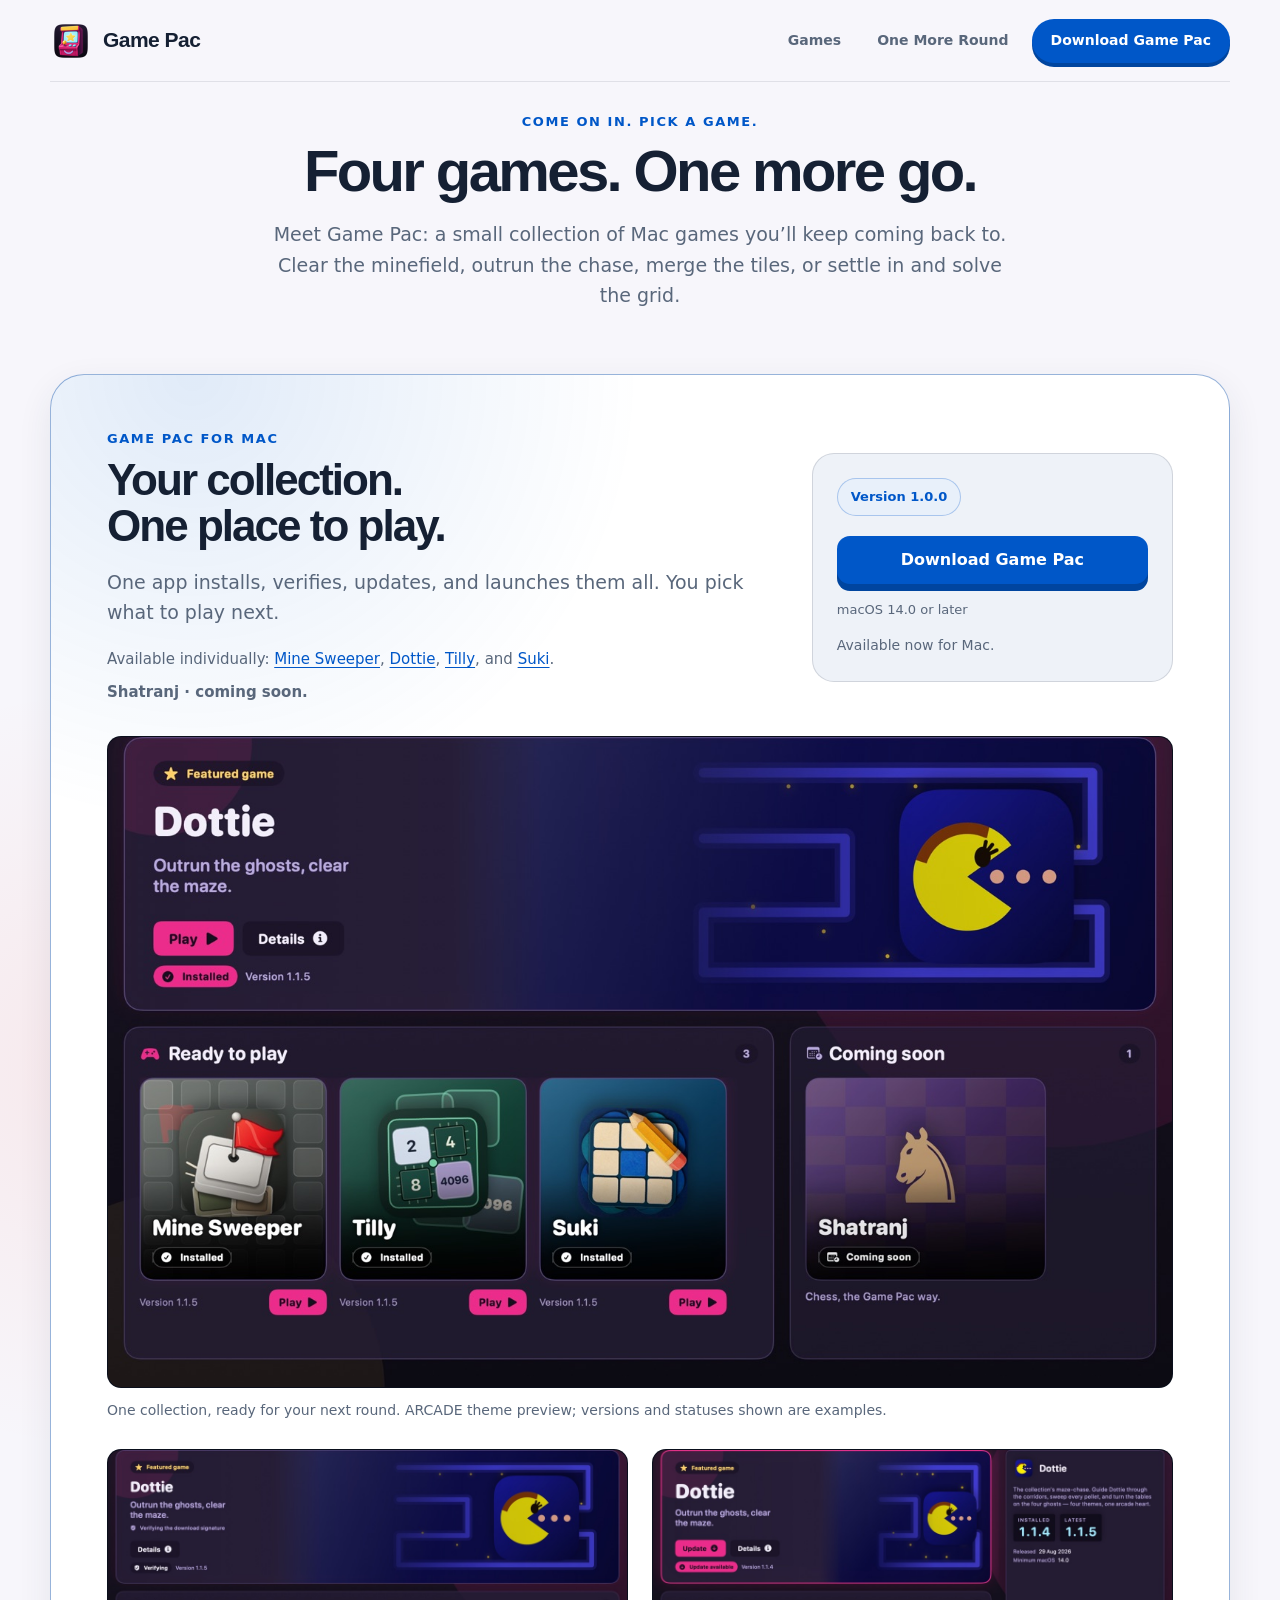
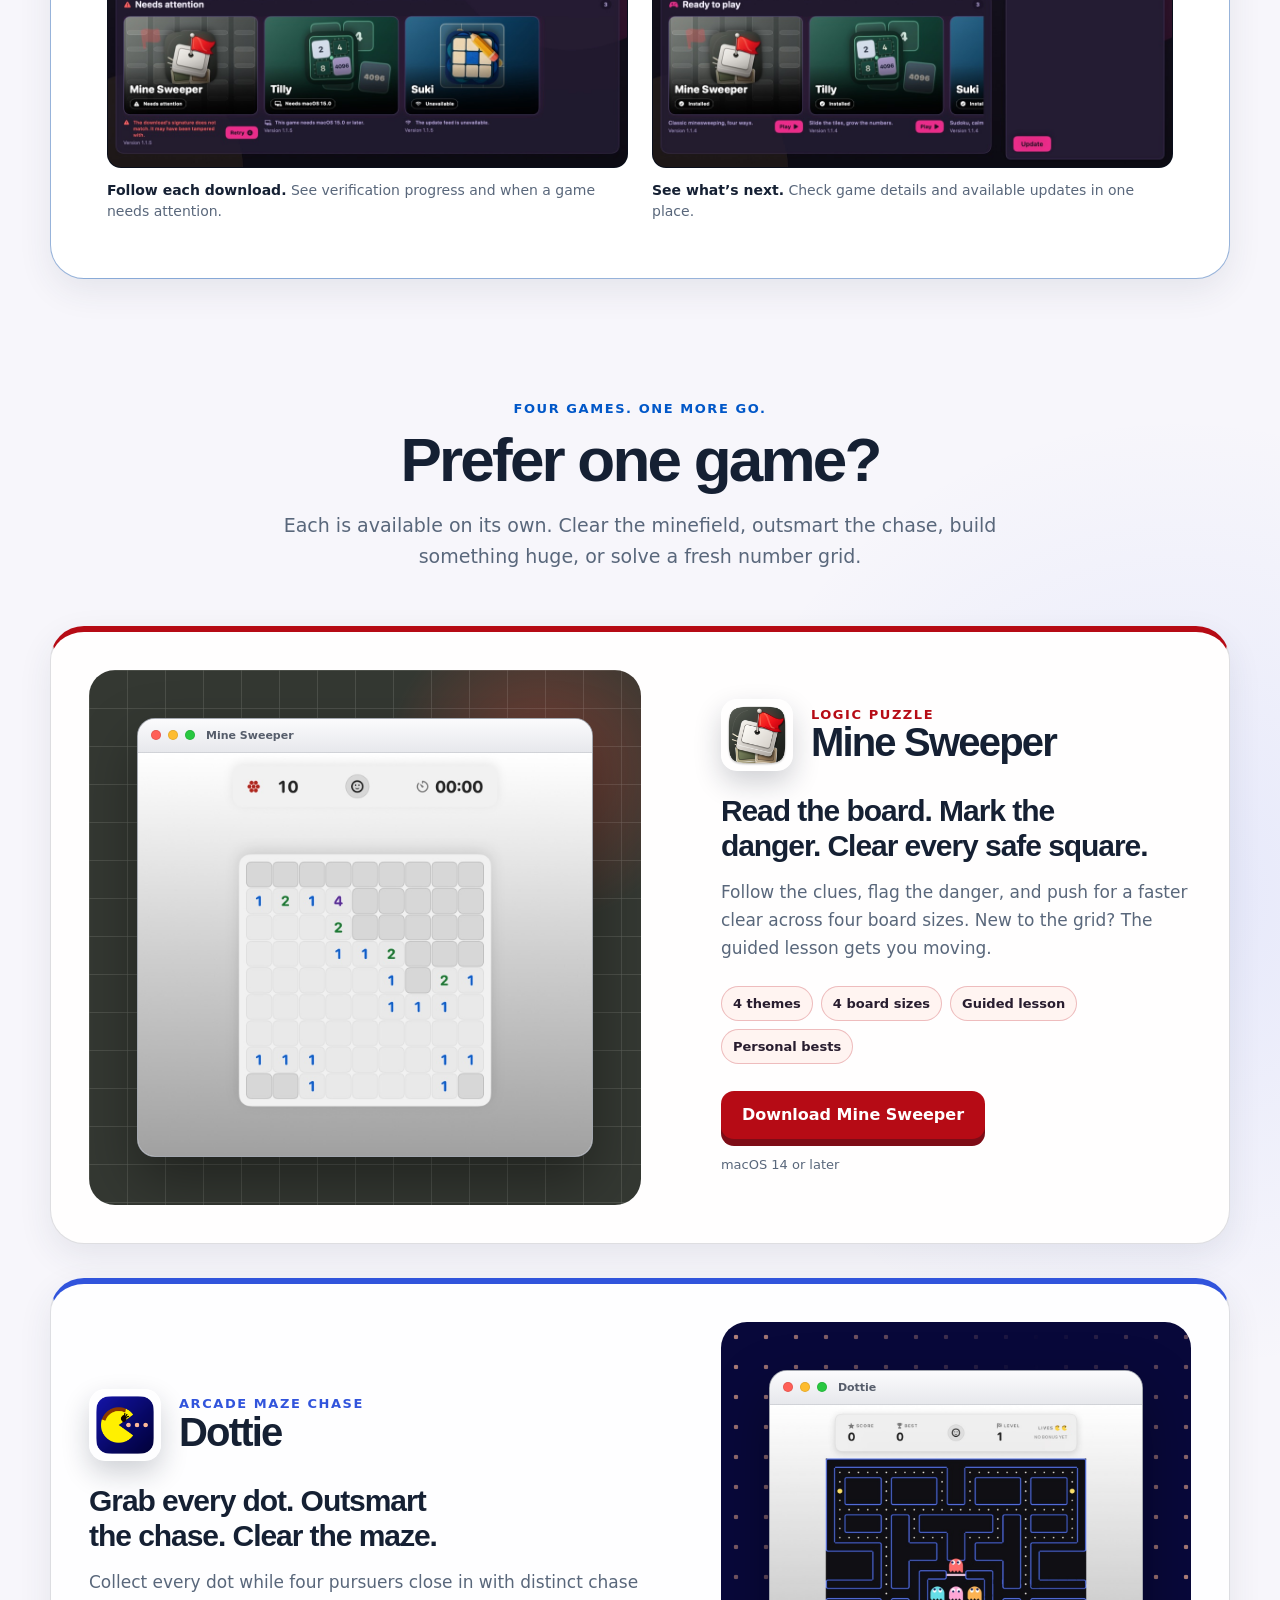
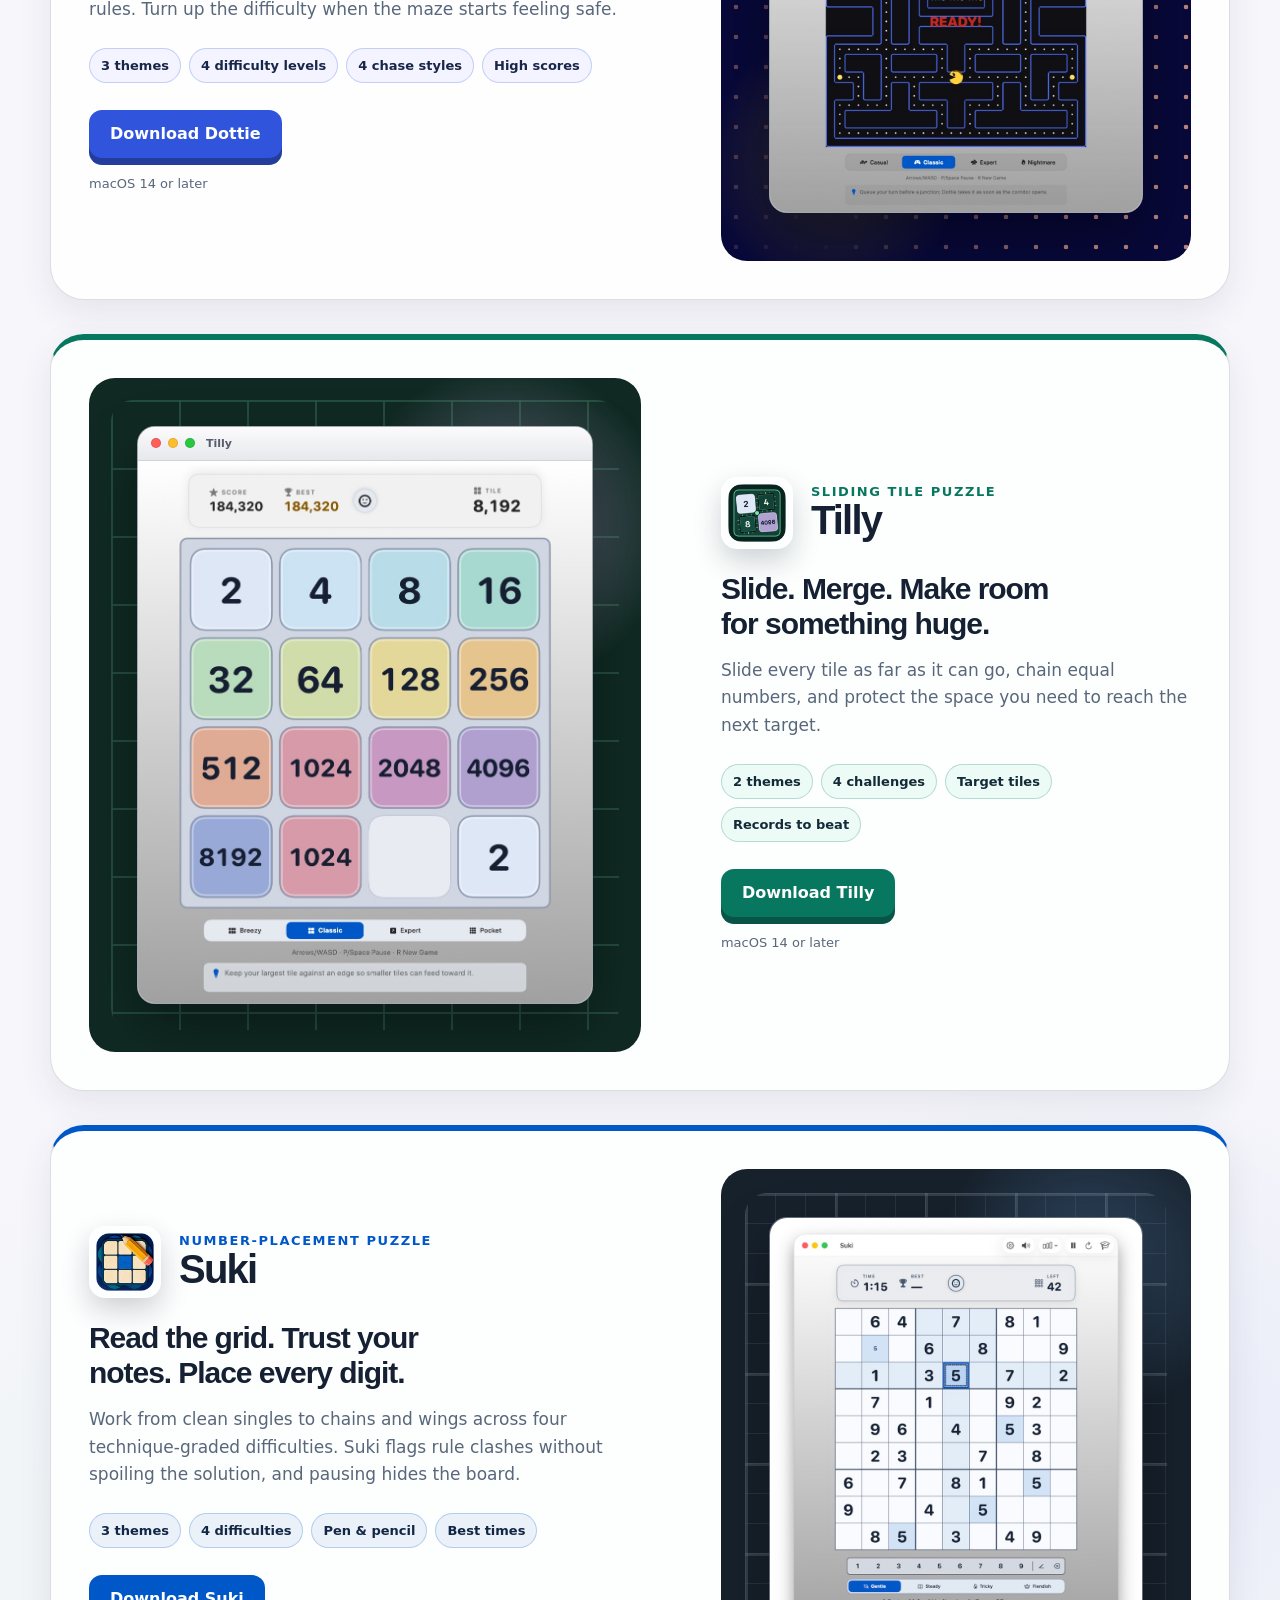
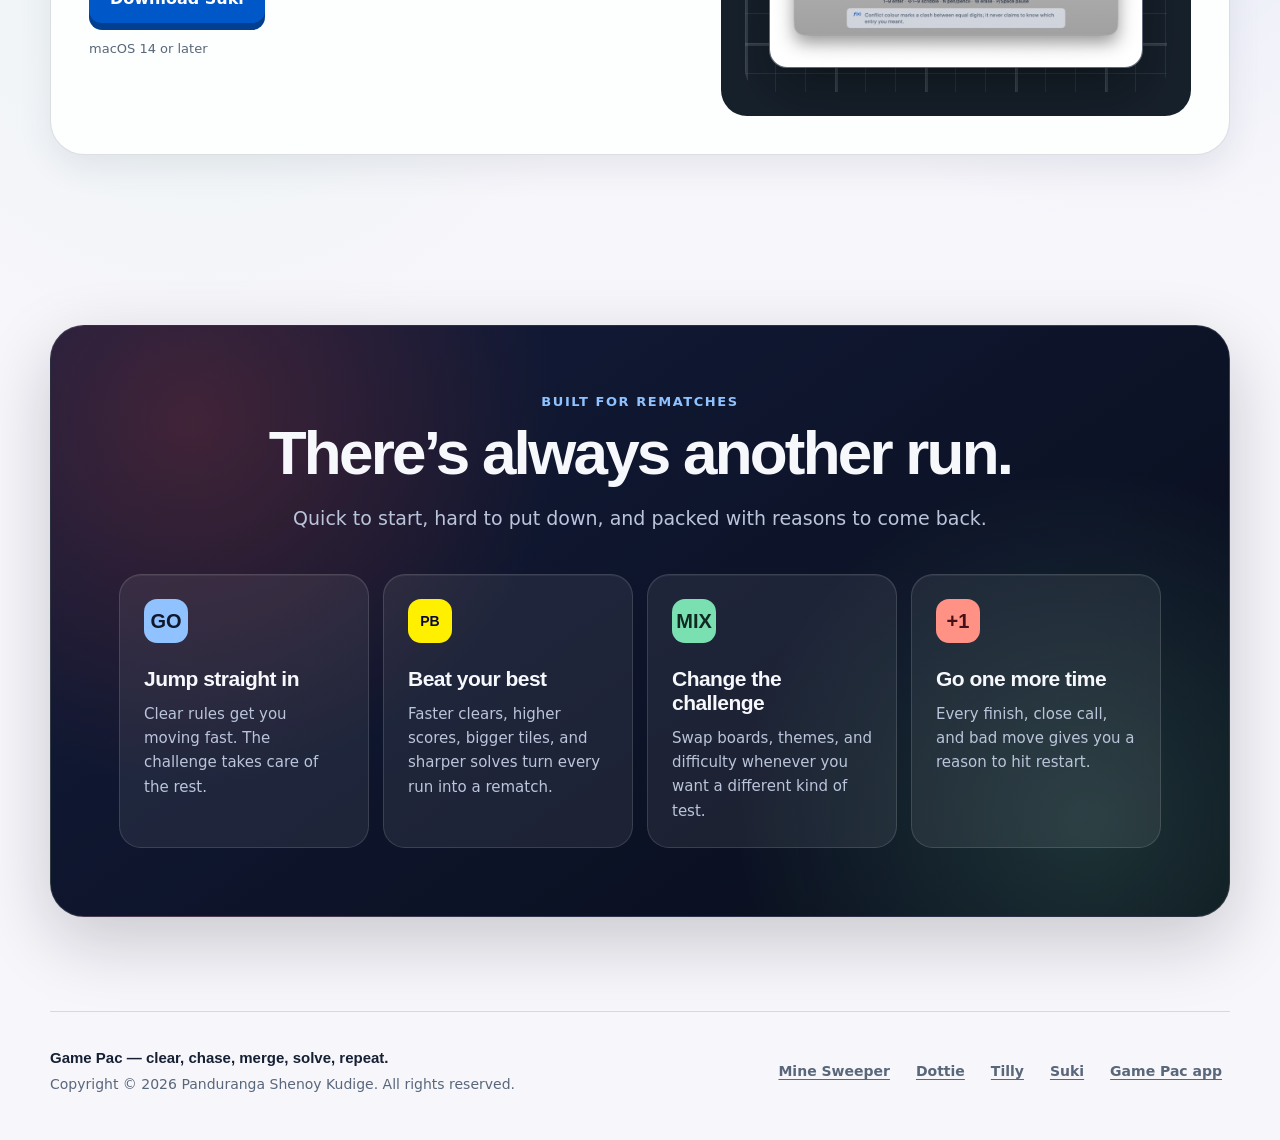
==== commit b10bc46b: "Welcome to the collection, under the arcade mark" ====
--- a/index.html
+++ b/index.html
@@ -21,16 +21,17 @@
     <meta property="og:image:type" content="image/png">
     <meta property="og:image:width" content="1200">
     <meta property="og:image:height" content="630">
-    <meta property="og:image:alt" content="Mine Sweeper, Dottie, Tilly, and Suki in the Game Pac collection">
+    <meta property="og:image:alt" content="Game Pac arcade-cabinet mark with the Mine Sweeper, Dottie, Tilly, and Suki game icons">
     <meta name="twitter:card" content="summary_large_image">
     <meta name="twitter:title" content="Game Pac — Clear. Outrun. Merge. Solve.">
     <meta name="twitter:description" content="Clear the board. Outrun the chase. Build the next big tile. Solve the grid.">
     <meta name="twitter:image" content="https://game-pac.com/assets/og-game-pac.png">
-    <meta name="twitter:image:alt" content="Mine Sweeper, Dottie, Tilly, and Suki in the Game Pac collection">
+    <meta name="twitter:image:alt" content="Game Pac arcade-cabinet mark with the Mine Sweeper, Dottie, Tilly, and Suki game icons">
     <meta name="theme-color" content="#f7f6fb" media="(prefers-color-scheme: light)">
     <meta name="theme-color" content="#090f20" media="(prefers-color-scheme: dark)">
     <link rel="canonical" href="https://game-pac.com/">
-    <link rel="icon" type="image/png" href="./assets/favicon.png">
+    <link rel="icon" type="image/png" sizes="64x64" href="./assets/favicon.png">
+    <link rel="apple-touch-icon" sizes="180x180" href="./assets/apple-touch-icon.png">
     <link rel="stylesheet" href="./style.css">
   </head>
   <body id="top">
@@ -40,7 +41,7 @@
       <a class="brand" href="#top" aria-label="Game Pac home">
         <picture>
           <source srcset="./assets/game-pac-mark-dark.png" media="(prefers-color-scheme: dark)">
-          <img src="./assets/game-pac-mark-light.png" alt="" width="42" height="42">
+          <img src="./assets/game-pac-mark-light.png" alt="Game Pac" width="42" height="42">
         </picture>
         <span>Game Pac</span>
       </a>
@@ -52,13 +53,21 @@
     </header>
 
     <main id="main-content" tabindex="-1">
+      <section class="welcome-section" aria-labelledby="welcome-title">
+        <p class="eyebrow">Come on in. Pick a game.</p>
+        <h1 id="welcome-title">Four games. One more go.</h1>
+        <p class="welcome-intro">
+          Meet Game Pac: a small collection of Mac games you’ll keep coming back to. Clear the minefield, outrun the chase, merge the tiles, or settle in and solve the grid.
+        </p>
+      </section>
+
       <section class="launcher-section" id="launcher" aria-labelledby="launcher-title">
         <div class="launcher-heading">
           <div class="launcher-copy">
             <p class="eyebrow">Game Pac for Mac</p>
-            <h1 id="launcher-title">Your collection.<br>One place to play.</h1>
+            <h2 id="launcher-title">Your collection.<br>One place to play.</h2>
             <p class="launcher-description">
-              Install, verify, update, and launch your games from the Game Pac app. Pick your next round from one collection.
+              One app installs, verifies, updates, and launches them all. You pick what to play next.
             </p>
             <p class="launcher-roster">
               Available individually: <a href="#minesweeper">Mine Sweeper</a>,
--- a/style.css
+++ b/style.css
@@ -136,11 +136,6 @@
   text-decoration: none;
 }
 
-.brand img {
-  border-radius: 11px;
-  box-shadow: 0 6px 16px rgba(21, 32, 51, 0.13);
-}
-
 .site-header nav,
 footer nav {
   display: flex;
@@ -643,6 +638,23 @@
   font-size: 15px;
 }
 
+.welcome-section {
+  max-width: 760px;
+  margin: 0 auto;
+  padding: 32px 0 24px;
+  text-align: center;
+}
+
+.welcome-section h1 {
+  font-size: clamp(38px, 5vw, 58px);
+}
+
+.welcome-intro {
+  margin-bottom: 0;
+  color: var(--muted);
+  font-size: 19px;
+}
+
 .launcher-section {
   margin: clamp(20px, 3vw, 40px) 0 110px;
   padding: clamp(28px, 5vw, 56px);
@@ -660,6 +672,10 @@
   align-items: center;
   gap: clamp(24px, 4vw, 48px);
   margin-bottom: 32px;
+}
+
+.launcher-copy h2 {
+  font-size: clamp(32px, 3.6vw, 44px);
 }
 
 .launcher-description {
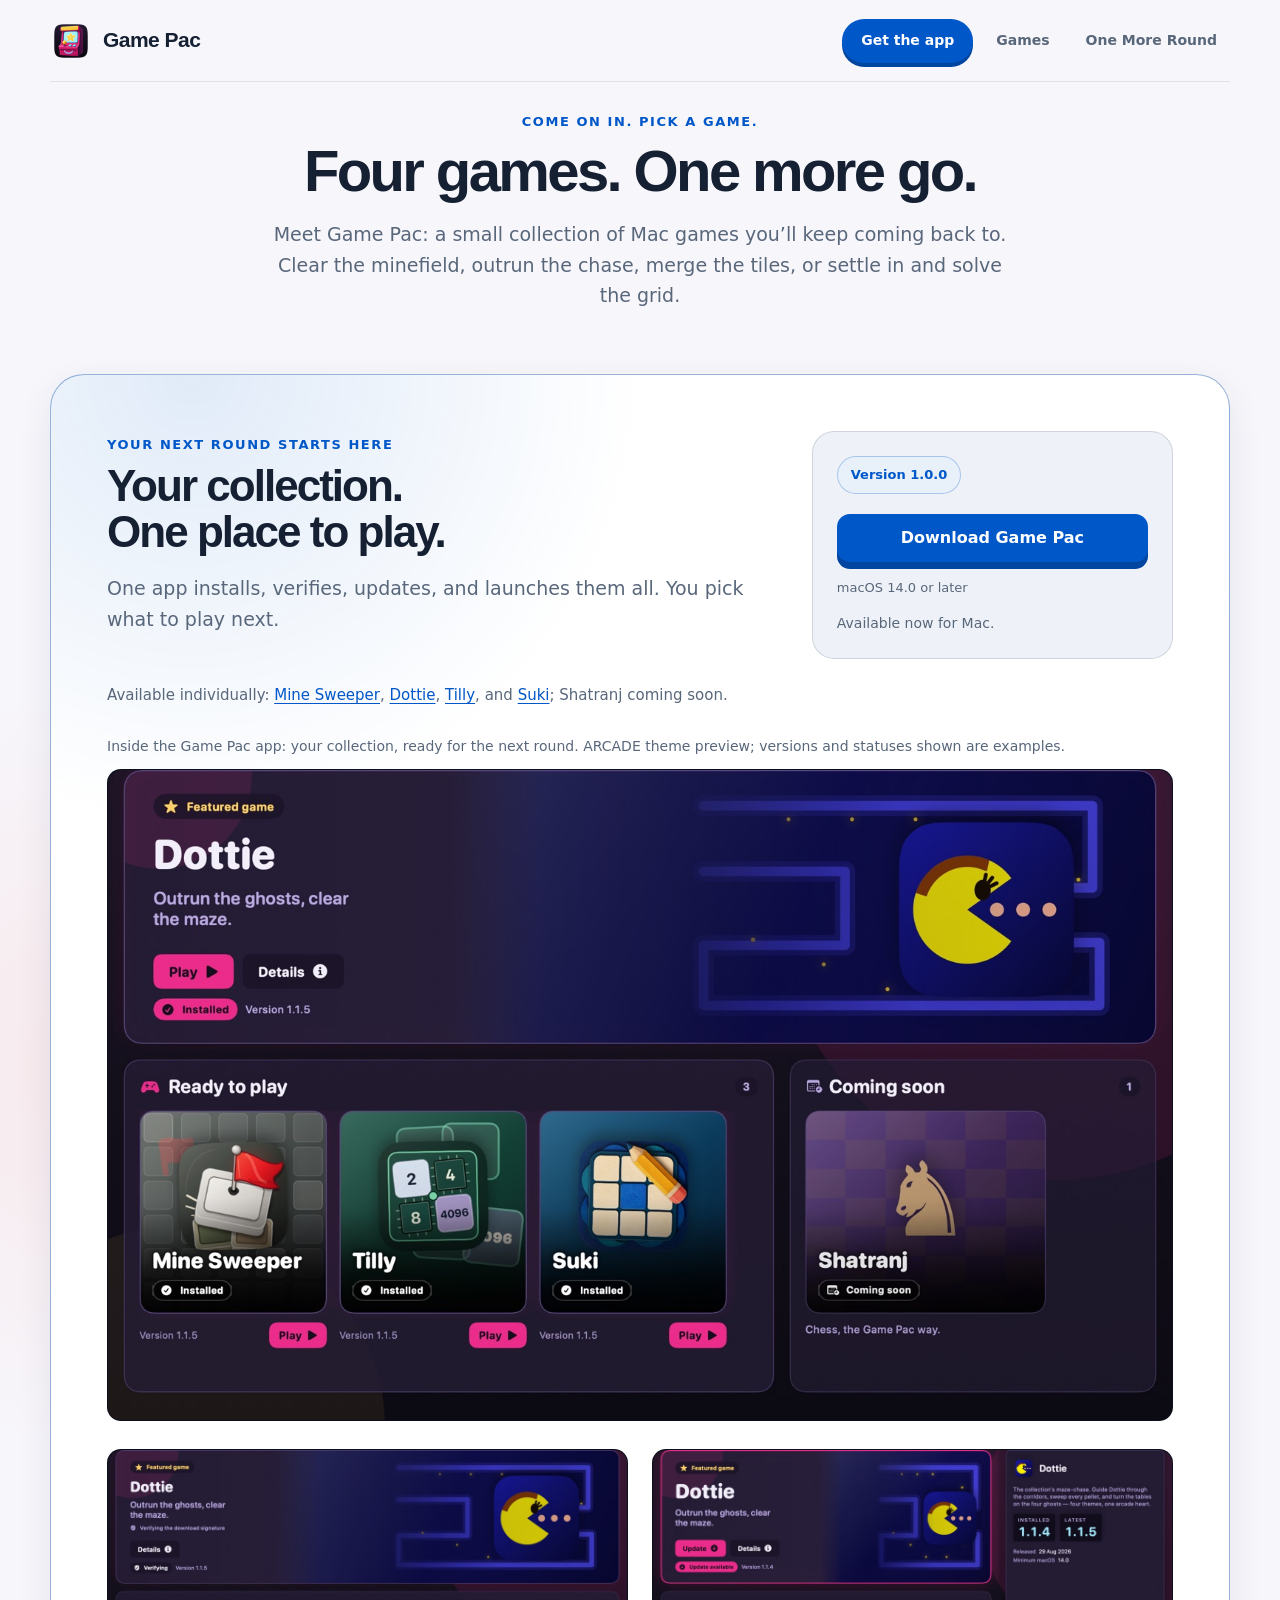
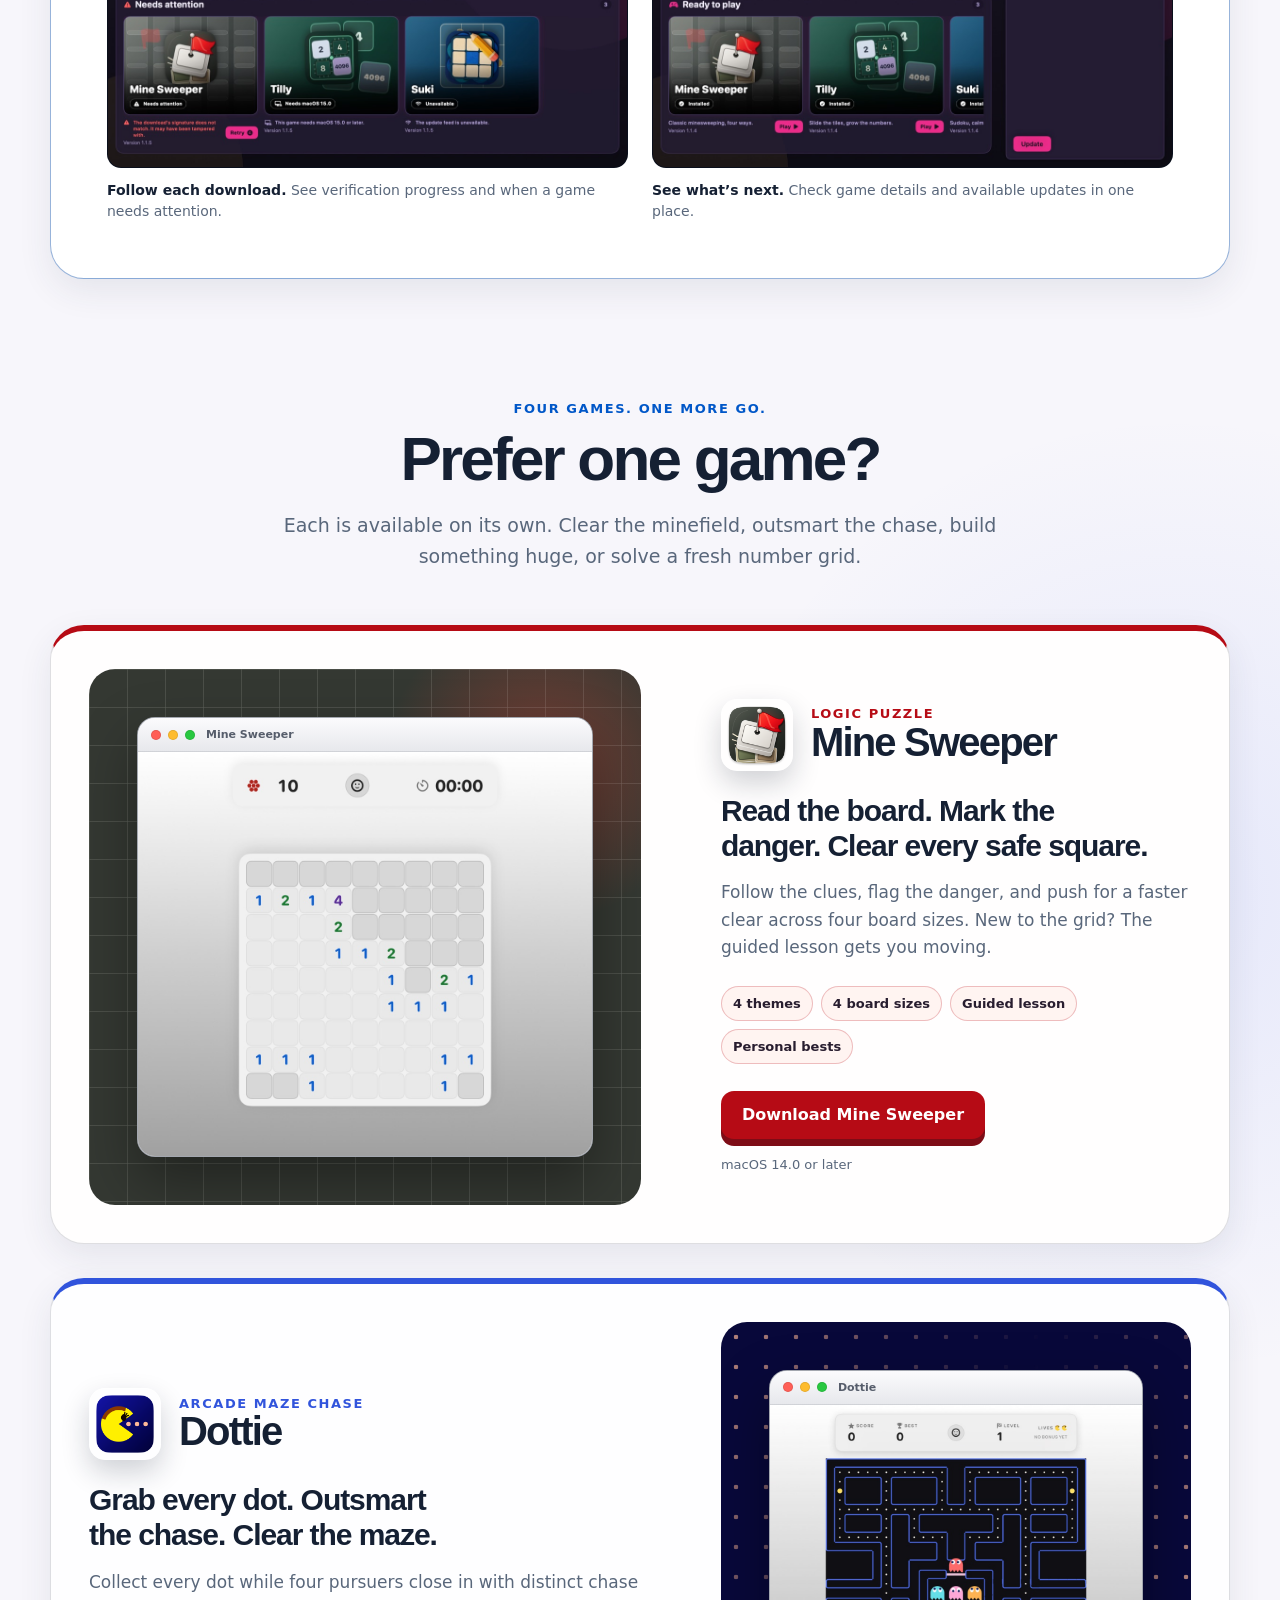
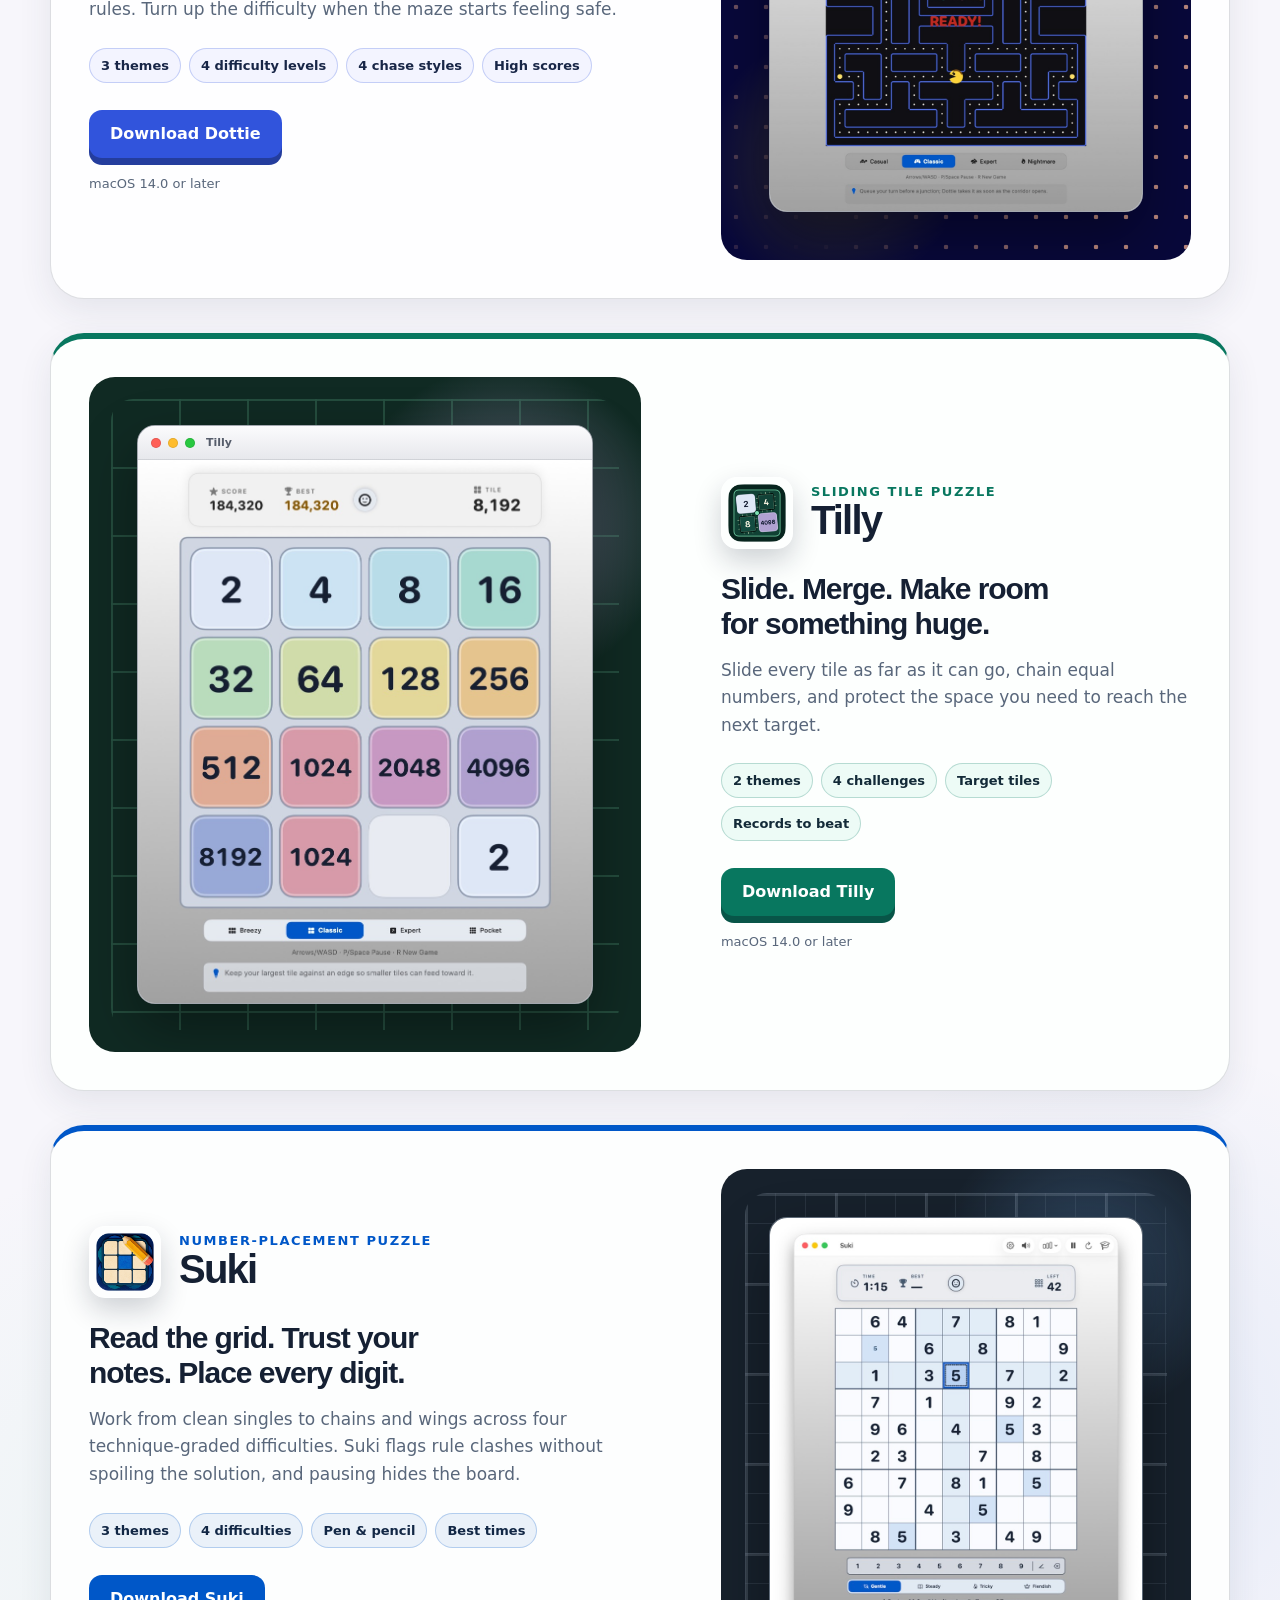
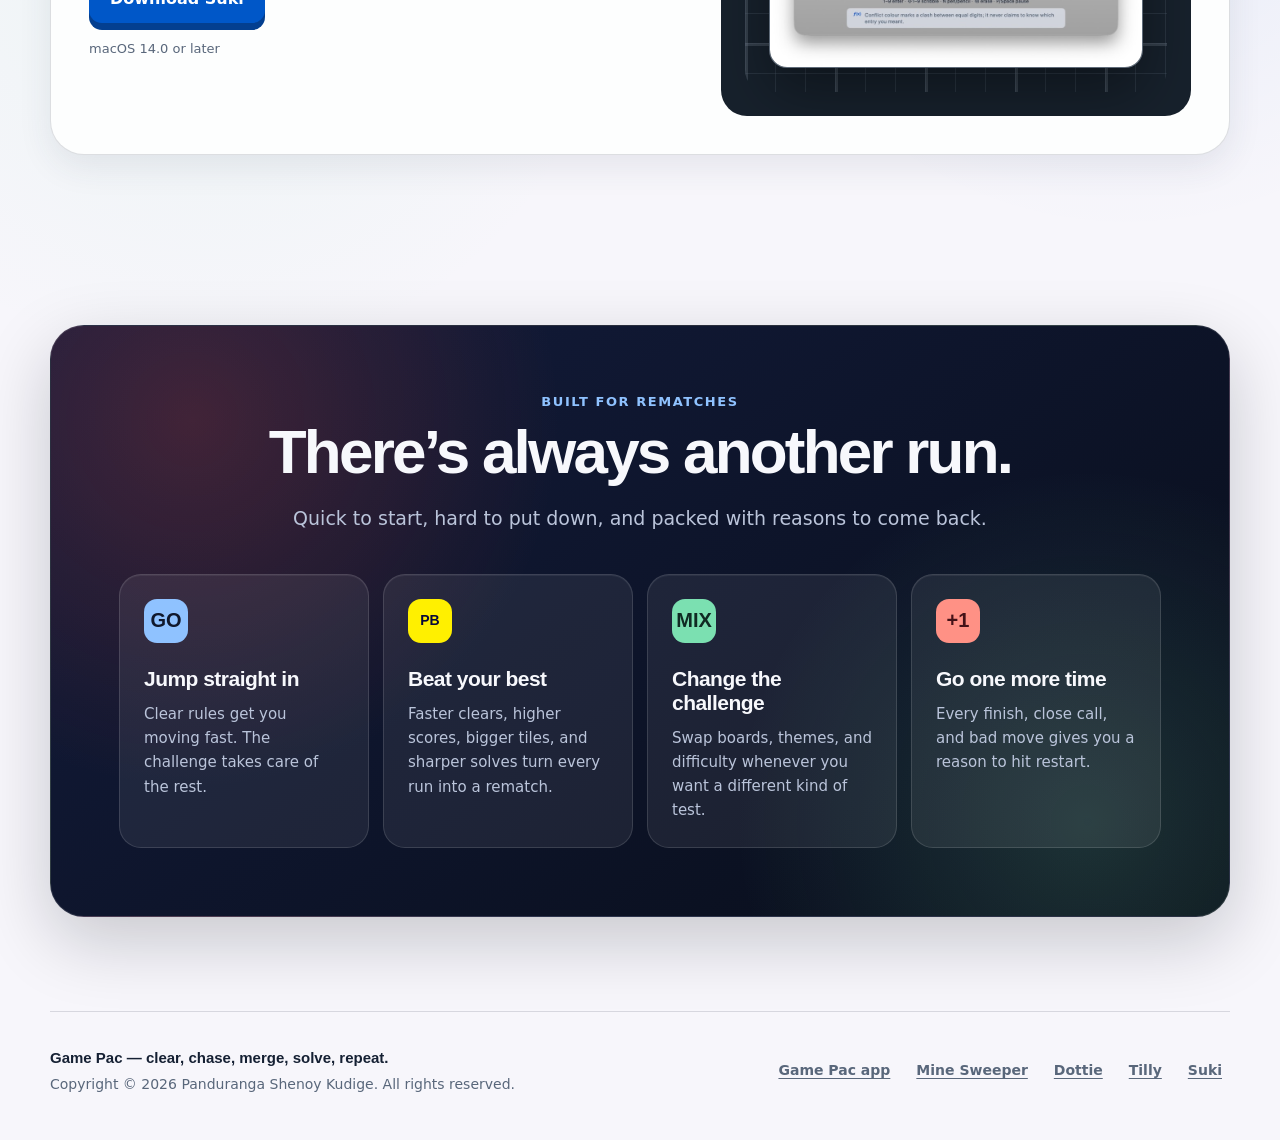
==== commit 367a1cc0: "Polish the launcher-first homepage" ====
--- a/index.html
+++ b/index.html
@@ -4,33 +4,33 @@
     <meta charset="utf-8">
     <meta name="viewport" content="width=device-width, initial-scale=1">
     <meta name="color-scheme" content="light dark">
-    <title>Game Pac — Clear. Outrun. Merge. Solve.</title>
+    <title>Game Pac — Four games. One app to play.</title>
     <meta
       name="description"
-      content="Clear minefields, outrun four pursuers, build bigger tiles, and solve number grids in four games for Mac."
+      content="Meet Mine Sweeper, Dottie, Tilly, and Suki. The Game Pac app installs, verifies, updates, and launches your collection of Mac games."
     >
     <meta property="og:type" content="website">
     <meta property="og:url" content="https://game-pac.com/">
     <meta property="og:site_name" content="Game Pac">
-    <meta property="og:title" content="Game Pac — Clear. Outrun. Merge. Solve.">
+    <meta property="og:title" content="Game Pac — Four games. One app to play.">
     <meta
       property="og:description"
-      content="Clear the board. Outrun the chase. Build the next big tile. Solve the grid."
+      content="Meet Mine Sweeper, Dottie, Tilly, and Suki. The Game Pac app installs, verifies, updates, and launches your collection of Mac games."
     >
     <meta property="og:image" content="https://game-pac.com/assets/og-game-pac.png">
     <meta property="og:image:type" content="image/png">
     <meta property="og:image:width" content="1200">
     <meta property="og:image:height" content="630">
-    <meta property="og:image:alt" content="Game Pac arcade-cabinet mark with the Mine Sweeper, Dottie, Tilly, and Suki game icons">
+    <meta property="og:image:alt" content="Game Pac arcade mark with Mine Sweeper, Dottie, Tilly, and Suki icons. Four games. One app to play. Install, verify, update, and launch your collection.">
     <meta name="twitter:card" content="summary_large_image">
-    <meta name="twitter:title" content="Game Pac — Clear. Outrun. Merge. Solve.">
-    <meta name="twitter:description" content="Clear the board. Outrun the chase. Build the next big tile. Solve the grid.">
+    <meta name="twitter:title" content="Game Pac — Four games. One app to play.">
+    <meta name="twitter:description" content="Meet Mine Sweeper, Dottie, Tilly, and Suki. The Game Pac app installs, verifies, updates, and launches your collection of Mac games.">
     <meta name="twitter:image" content="https://game-pac.com/assets/og-game-pac.png">
-    <meta name="twitter:image:alt" content="Game Pac arcade-cabinet mark with the Mine Sweeper, Dottie, Tilly, and Suki game icons">
+    <meta name="twitter:image:alt" content="Game Pac arcade mark with Mine Sweeper, Dottie, Tilly, and Suki icons. Four games. One app to play. Install, verify, update, and launch your collection.">
     <meta name="theme-color" content="#f7f6fb" media="(prefers-color-scheme: light)">
     <meta name="theme-color" content="#090f20" media="(prefers-color-scheme: dark)">
     <link rel="canonical" href="https://game-pac.com/">
-    <link rel="icon" type="image/png" sizes="64x64" href="./assets/favicon.png">
+    <link rel="icon" type="image/png" sizes="64x64" href="./assets/favicon.png?v=arcade-20260908">
     <link rel="apple-touch-icon" sizes="180x180" href="./assets/apple-touch-icon.png">
     <link rel="stylesheet" href="./style.css">
   </head>
@@ -46,9 +46,9 @@
         <span>Game Pac</span>
       </a>
       <nav aria-label="Primary navigation">
+        <a class="button button-primary" href="#launcher-download">Get the app</a>
         <a href="#games">Games</a>
         <a href="#collection">One More Round</a>
-        <a class="button button-primary" href="#launcher-download">Download Game Pac</a>
       </nav>
     </header>
 
@@ -64,16 +64,10 @@
       <section class="launcher-section" id="launcher" aria-labelledby="launcher-title">
         <div class="launcher-heading">
           <div class="launcher-copy">
-            <p class="eyebrow">Game Pac for Mac</p>
+            <p class="eyebrow">Your next round starts here</p>
             <h2 id="launcher-title">Your collection.<br>One place to play.</h2>
             <p class="launcher-description">
               One app installs, verifies, updates, and launches them all. You pick what to play next.
-            </p>
-            <p class="launcher-roster">
-              Available individually: <a href="#minesweeper">Mine Sweeper</a>,
-              <a href="#dottie">Dottie</a>, <a href="#tilly">Tilly</a>, and
-              <a href="#suki">Suki</a>.
-              <span>Shatranj · coming soon.</span>
             </p>
           </div>
 
@@ -92,11 +86,21 @@
           <!-- END LAUNCHER RELEASE -->
         </div>
 
+        <p class="launcher-roster">
+          Available individually: <a href="#minesweeper">Mine Sweeper</a>,
+          <a href="#dottie">Dottie</a>, <a href="#tilly">Tilly</a>, and
+          <a href="#suki">Suki</a>; Shatranj coming soon.
+        </p>
+        <nav class="mobile-nav" aria-label="Explore Game Pac">
+          <a href="#games">Games</a>
+          <a href="#collection">One More Round</a>
+        </nav>
+
         <figure class="launcher-preview launcher-preview-main">
+          <figcaption>Inside the Game Pac app: your collection, ready for the next round. ARCADE theme preview; versions and statuses shown are examples.</figcaption>
           <img src="./assets/launcher-arcade.jpg"
             alt="Game Pac in the ARCADE theme, with Dottie featured, Mine Sweeper, Tilly and Suki ready to play, and Shatranj marked coming soon"
             width="1440" height="880" fetchpriority="high" decoding="async">
-          <figcaption>One collection, ready for your next round. ARCADE theme preview; versions and statuses shown are examples.</figcaption>
         </figure>
         <div class="launcher-preview-grid">
           <figure class="launcher-preview">
@@ -157,7 +161,7 @@
             <div class="game-actions">
               <a class="button button-primary" href="./downloads/MineSweeper-1.1.6.dmg" download>Download Mine Sweeper</a>
             </div>
-            <p class="requirements">macOS 14 or later</p>
+            <p class="requirements">macOS 14.0 or later</p>
           </div>
         </article>
 
@@ -197,7 +201,7 @@
             <div class="game-actions">
               <a class="button button-primary" href="./downloads/Dottie-1.1.5.dmg" download>Download Dottie</a>
             </div>
-            <p class="requirements">macOS 14 or later</p>
+            <p class="requirements">macOS 14.0 or later</p>
           </div>
         </article>
 
@@ -237,7 +241,7 @@
             <div class="game-actions">
               <a class="button button-primary" href="./downloads/Tilly-1.0.4.dmg" download>Download Tilly</a>
             </div>
-            <p class="requirements">macOS 14 or later</p>
+            <p class="requirements">macOS 14.0 or later</p>
           </div>
         </article>
 
@@ -277,7 +281,7 @@
             <div class="game-actions">
               <a class="button button-primary" href="./downloads/Suki-1.0.2.dmg" download>Download Suki</a>
             </div>
-            <p class="requirements">macOS 14 or later</p>
+            <p class="requirements">macOS 14.0 or later</p>
           </div>
         </article>
       </section>
@@ -319,11 +323,11 @@
         <p>Copyright © 2026 Panduranga Shenoy Kudige. All rights reserved.</p>
       </div>
       <nav aria-label="Games and the Game Pac app">
+        <a href="#launcher">Game Pac app</a>
         <a href="#minesweeper">Mine Sweeper</a>
         <a href="#dottie">Dottie</a>
         <a href="#tilly">Tilly</a>
         <a href="#suki">Suki</a>
-        <a href="#launcher">Game Pac app</a>
       </nav>
     </footer>
   </body>
--- a/style.css
+++ b/style.css
@@ -84,6 +84,10 @@
   border-radius: 10px;
 }
 
+.site-header nav a:focus-visible {
+  border-radius: 999px;
+}
+
 .skip-link {
   position: fixed;
   z-index: 200;
@@ -671,7 +675,7 @@
   grid-template-columns: minmax(0, 1fr) minmax(240px, 0.55fr);
   align-items: center;
   gap: clamp(24px, 4vw, 48px);
-  margin-bottom: 32px;
+  margin-bottom: 24px;
 }
 
 .launcher-copy h2 {
@@ -684,15 +688,13 @@
 }
 
 .launcher-roster {
-  margin-bottom: 0;
+  margin: 0 0 28px;
   color: var(--muted);
   font-size: 15px;
 }
 
-.launcher-roster span {
-  display: block;
-  margin-top: 8px;
-  font-weight: 700;
+.mobile-nav {
+  display: none;
 }
 
 .launcher-download {
@@ -751,6 +753,10 @@
   color: var(--muted);
   font-size: 14px;
   line-height: 1.5;
+}
+
+.launcher-preview-main figcaption {
+  margin: 0 0 12px;
 }
 
 .launcher-preview figcaption strong {
@@ -901,6 +907,12 @@
   }
 }
 
+@media (max-width: 900px) {
+  .launcher-heading {
+    grid-template-columns: 1fr;
+  }
+}
+
 @media (max-width: 680px) {
   body {
     font-size: 16px;
@@ -913,28 +925,23 @@
   }
 
   .site-header {
-    min-height: 74px;
-    flex-direction: column;
-    align-items: stretch;
+    min-height: 68px;
+    gap: 16px;
+  }
+
+  .site-header nav {
     gap: 6px;
-    padding-block: 12px;
-  }
-
-  .site-header nav {
-    display: flex;
-    gap: 6px;
-  }
-
-  .site-header nav a {
-    padding: 8px;
-    font-size: 13px;
+  }
+
+  .site-header nav a:not(.button) {
+    display: none;
   }
 
   .site-header nav a.button-primary {
     width: auto;
     flex: 0 0 auto;
-    margin-left: auto;
     padding: 8px 12px;
+    font-size: 13px;
   }
 
   #main-content,
@@ -943,11 +950,21 @@
   .collection-strip,
   .launcher-section,
   .launcher-download {
-    scroll-margin-top: 184px;
+    scroll-margin-top: 80px;
   }
 
   h1 {
-    font-size: clamp(34px, 10vw, 48px);
+    margin-bottom: 12px;
+    font-size: clamp(30px, 9vw, 44px);
+  }
+
+  .welcome-section {
+    padding: 16px 0 14px;
+  }
+
+  .welcome-intro {
+    font-size: 16px;
+    line-height: 1.5;
   }
 
   .section-heading {
@@ -1011,8 +1028,9 @@
   }
 
   .launcher-section {
+    margin-top: 14px;
     margin-bottom: 76px;
-    padding: 28px 16px;
+    padding: 20px 14px;
     border-radius: 27px;
   }
 
@@ -1021,8 +1039,58 @@
     grid-template-columns: 1fr;
   }
 
+  .launcher-heading {
+    gap: 20px;
+    margin-bottom: 18px;
+  }
+
+  .launcher-copy h2 {
+    margin-bottom: 12px;
+    font-size: 28px;
+  }
+
+  .launcher-description {
+    margin-bottom: 0;
+    font-size: 16px;
+    line-height: 1.5;
+  }
+
+  .launcher-roster {
+    margin-bottom: 16px;
+    font-size: 14px;
+  }
+
+  .mobile-nav {
+    display: flex;
+    flex-wrap: wrap;
+    gap: 10px;
+    margin: 0 0 24px;
+  }
+
+  .mobile-nav a {
+    min-height: 44px;
+    display: inline-flex;
+    align-items: center;
+    padding: 8px 16px;
+    border: 1px solid var(--line);
+    border-radius: 999px;
+    color: var(--muted);
+    font-size: 14px;
+    font-weight: 750;
+    text-decoration: none;
+  }
+
+  .mobile-nav a:hover {
+    color: var(--ink);
+    background: var(--surface-soft);
+  }
+
   .launcher-download {
-    padding: 20px;
+    padding: 18px;
+  }
+
+  .launcher-download .release-chip {
+    margin-bottom: 14px;
   }
 
   footer {
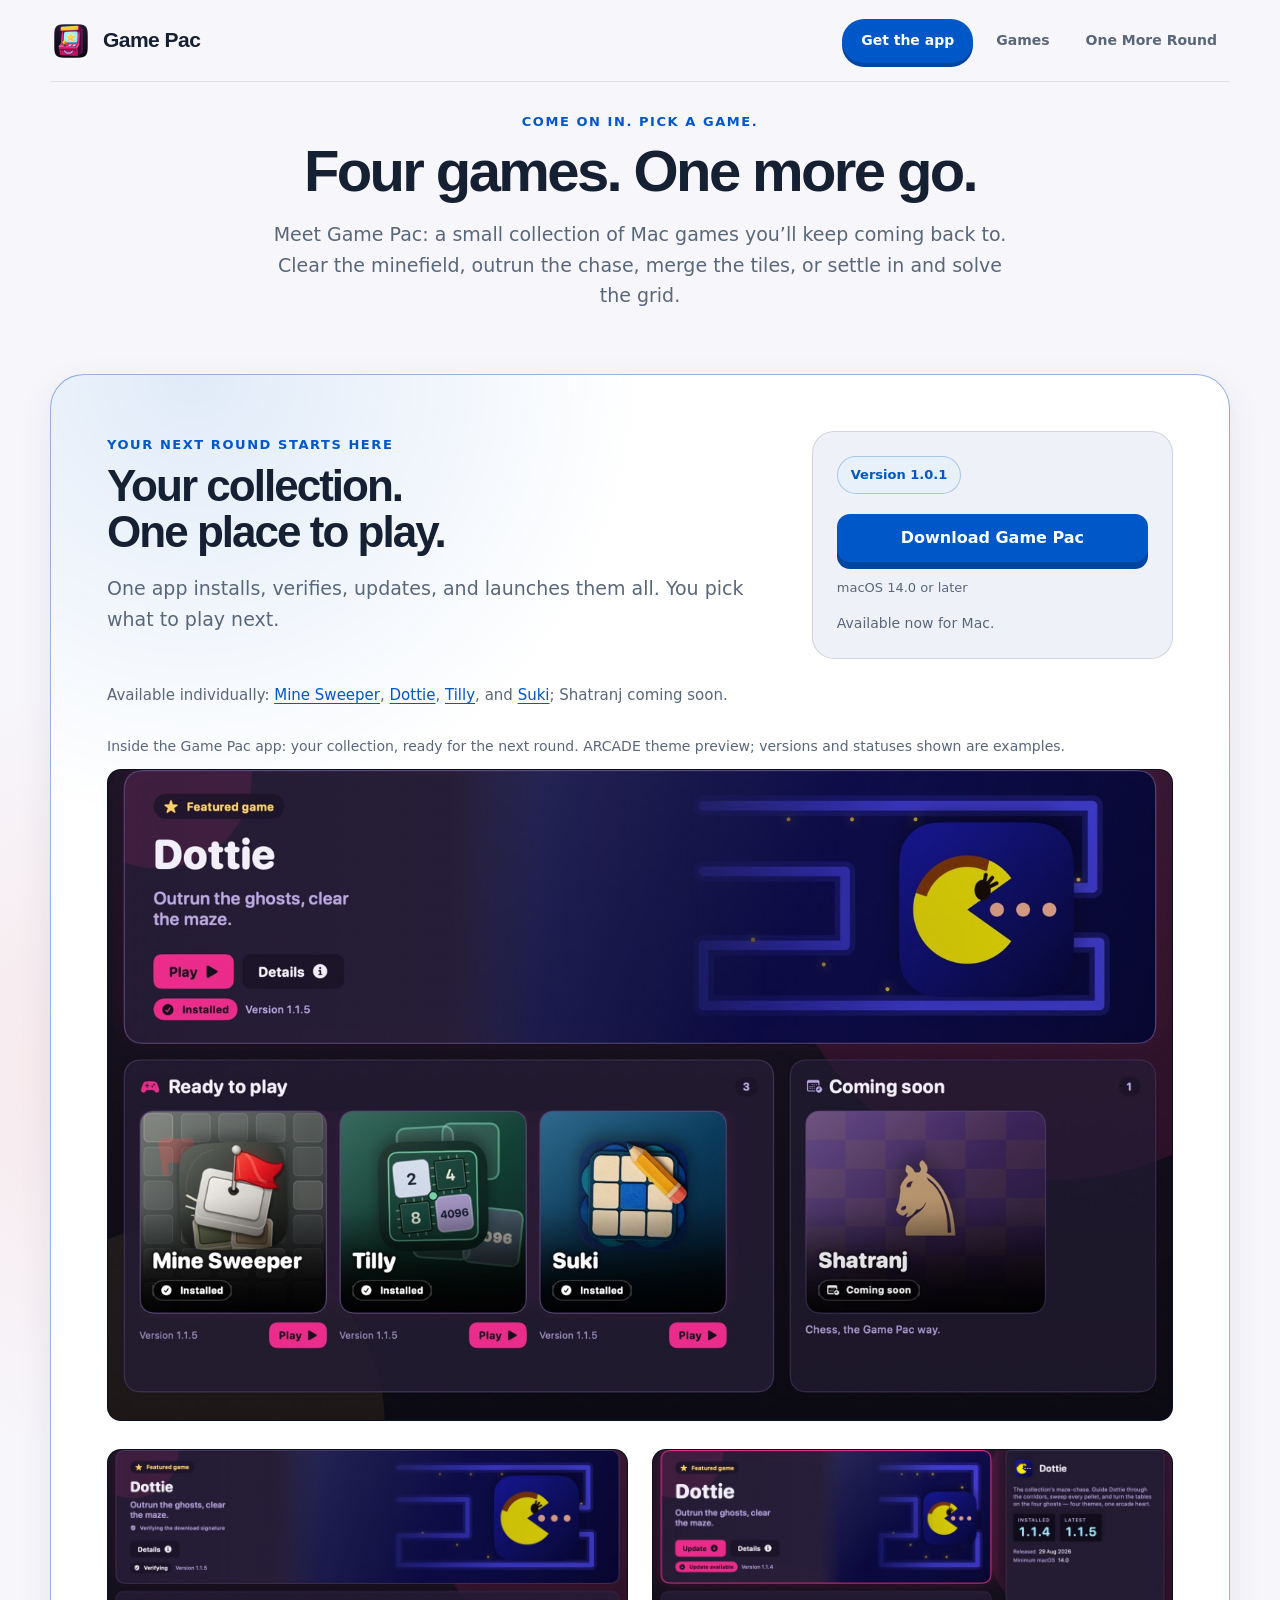
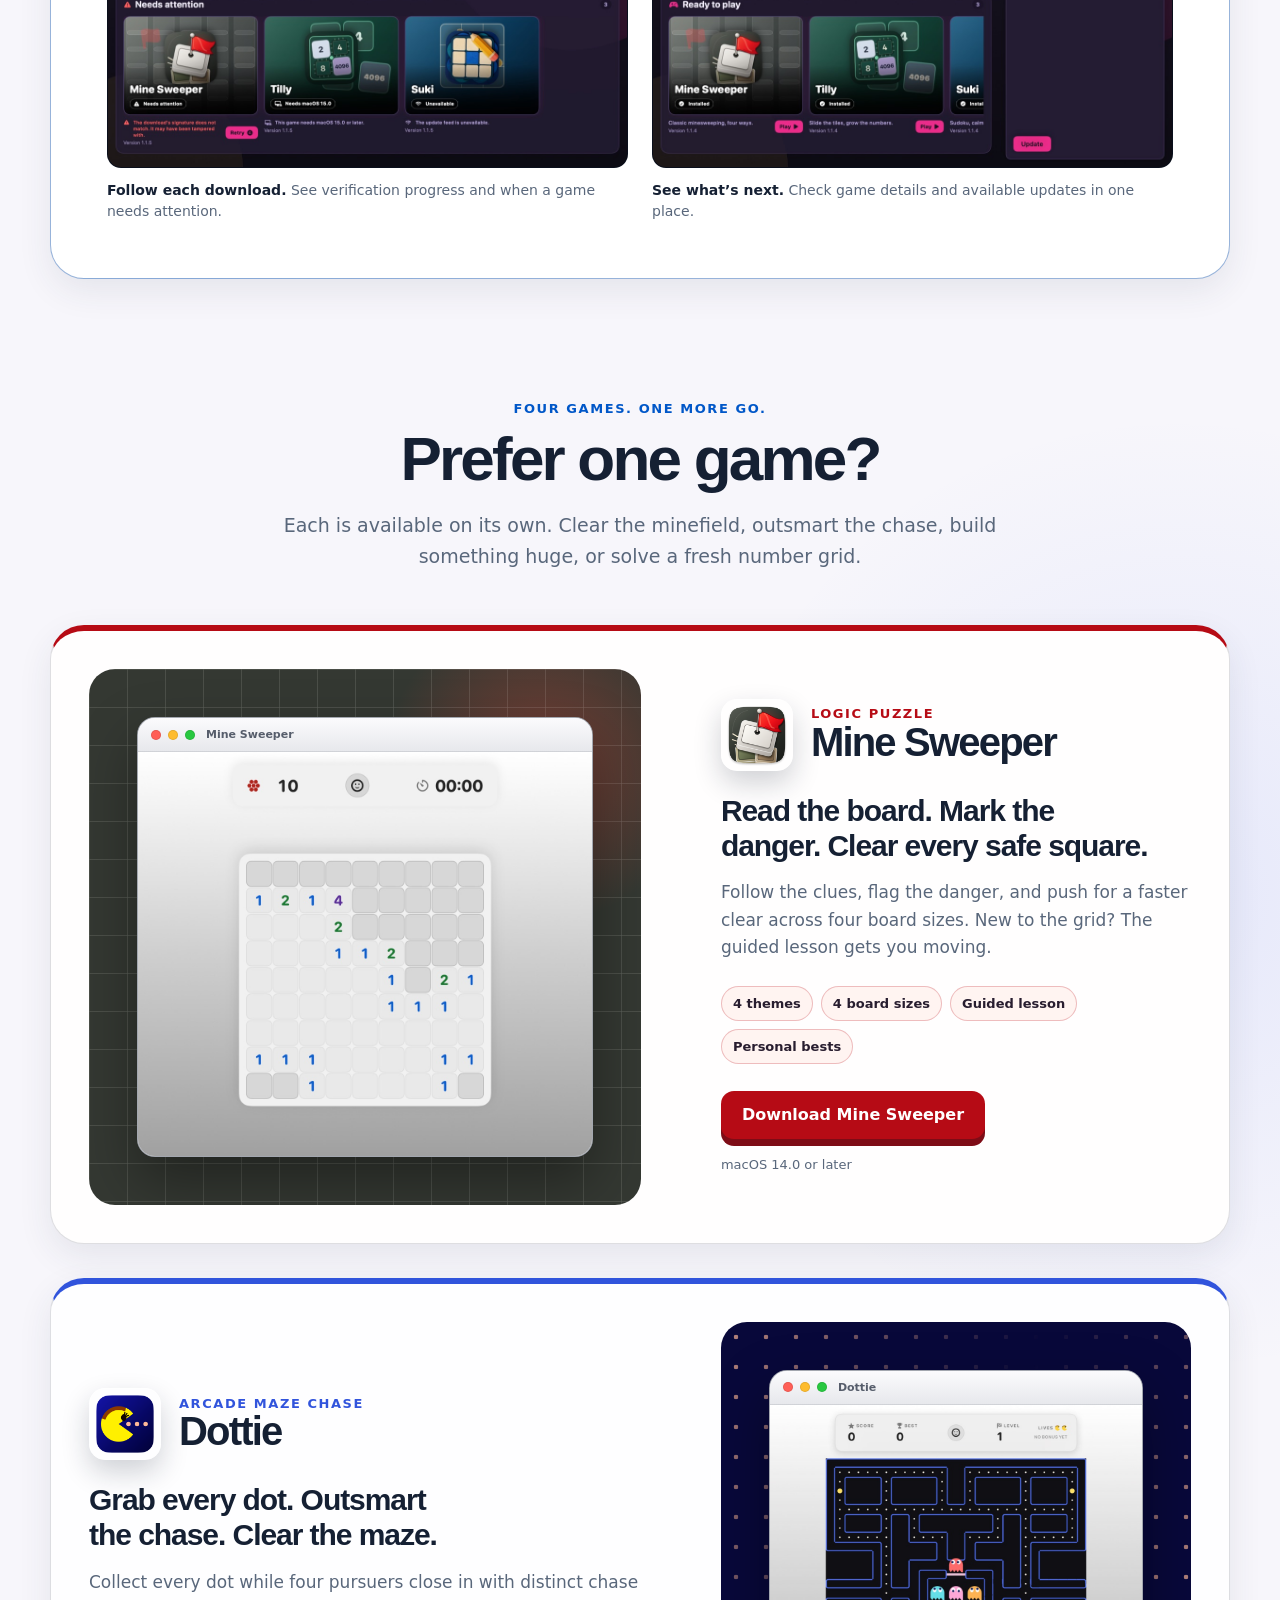
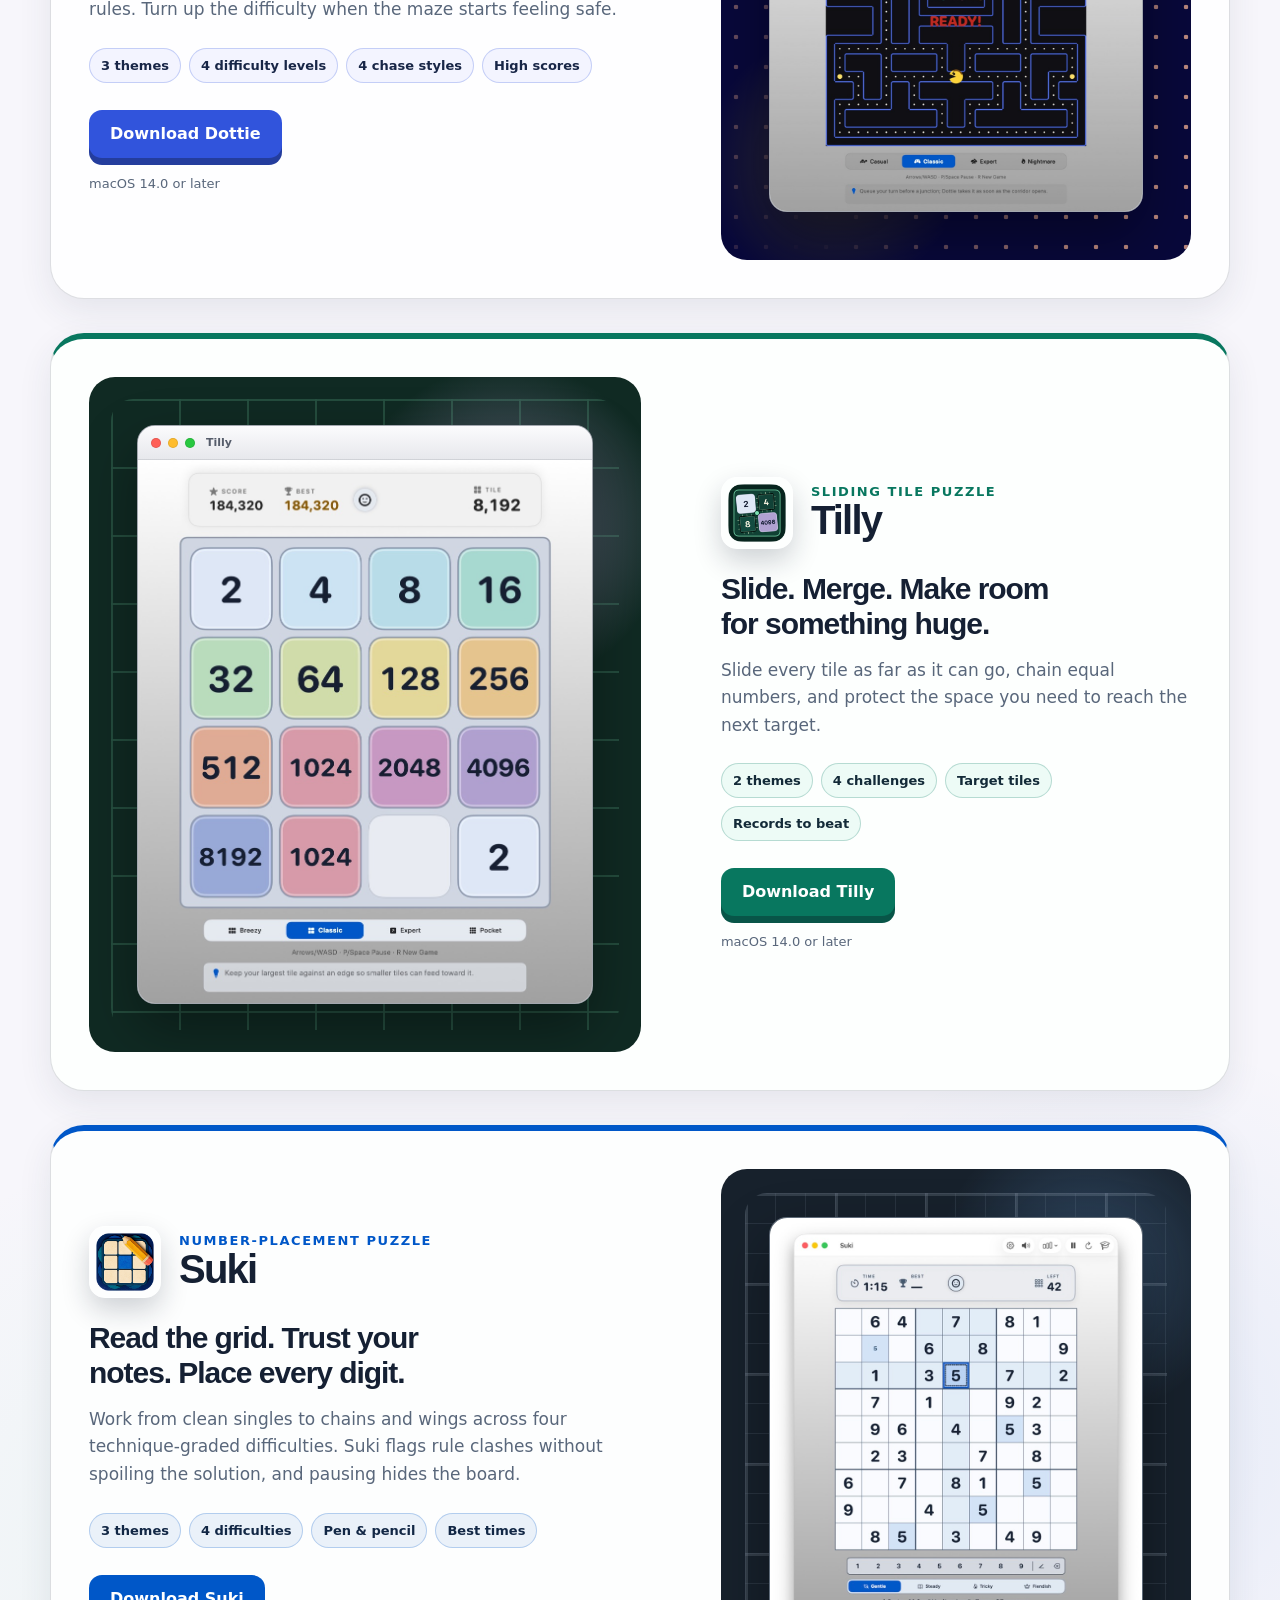
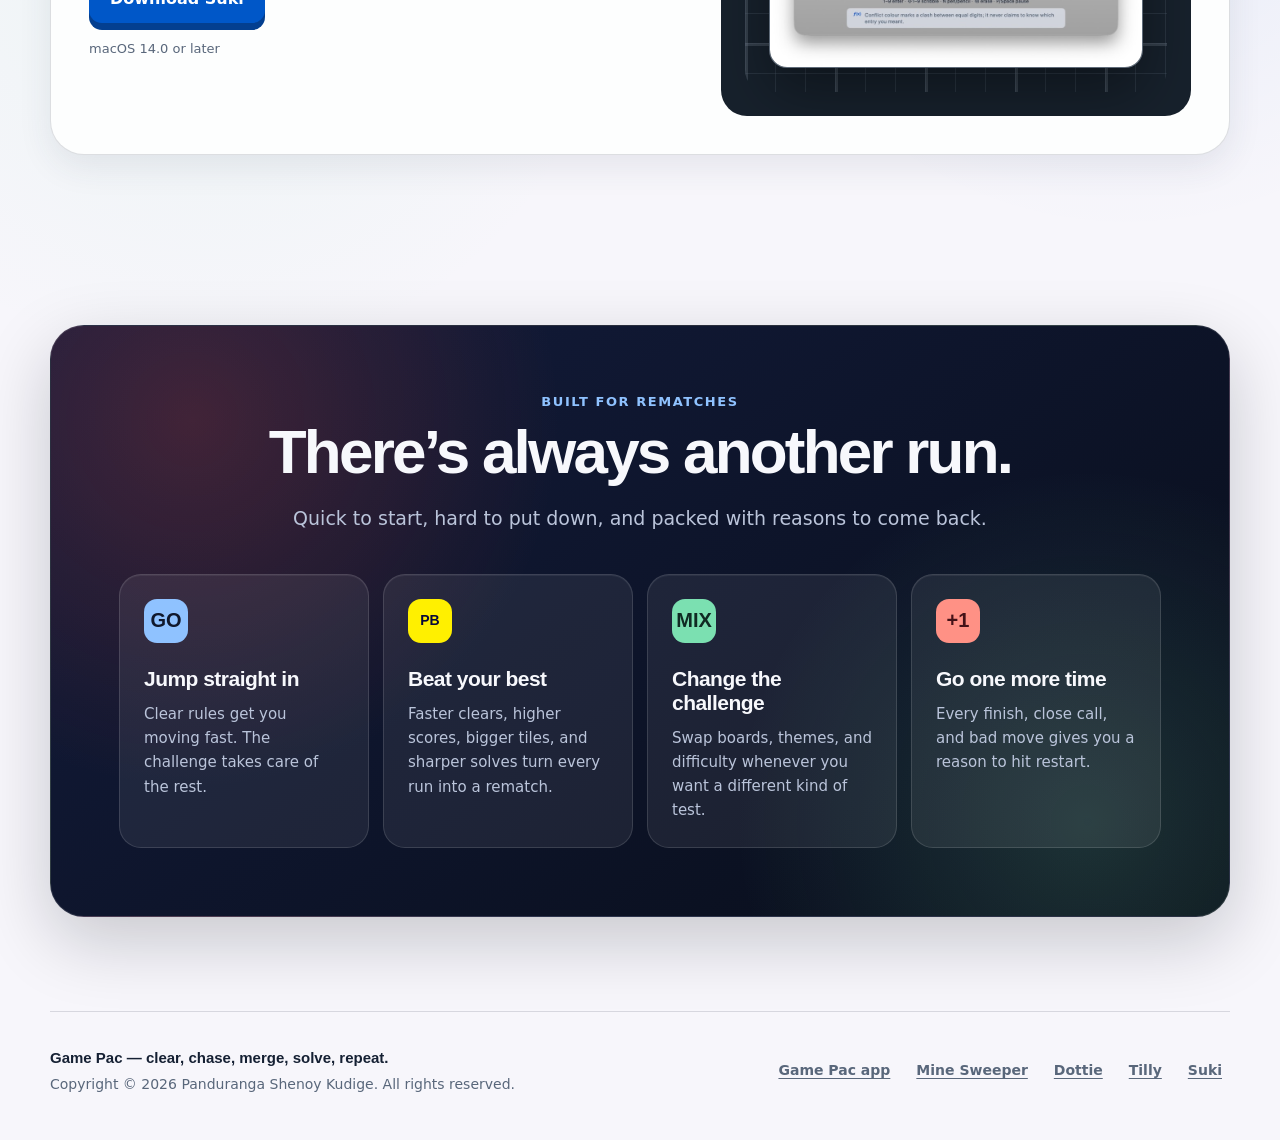
==== commit b2919ae9: "Announce Game Pac 1.0.1 release" ====
--- a/index.html
+++ b/index.html
@@ -76,9 +76,9 @@
                text to the new version. Keep the classes, download attribute,
                requirements, and aria-describedby. -->
           <div class="launcher-download" id="launcher-download">
-            <p class="release-chip" id="launcher-release-status">Version 1.0.0</p>
+            <p class="release-chip" id="launcher-release-status">Version 1.0.1</p>
             <a class="button button-primary launcher-download-button" download
-              href="https://game-pac.com/downloads/GamePac-1.0.0.dmg"
+              href="https://game-pac.com/downloads/GamePac-1.0.1.dmg"
               aria-describedby="launcher-release-status launcher-requirements">Download Game Pac</a>
             <p class="requirements" id="launcher-requirements">macOS 14.0 or later</p>
             <p class="launcher-availability">Available now for Mac.</p>
